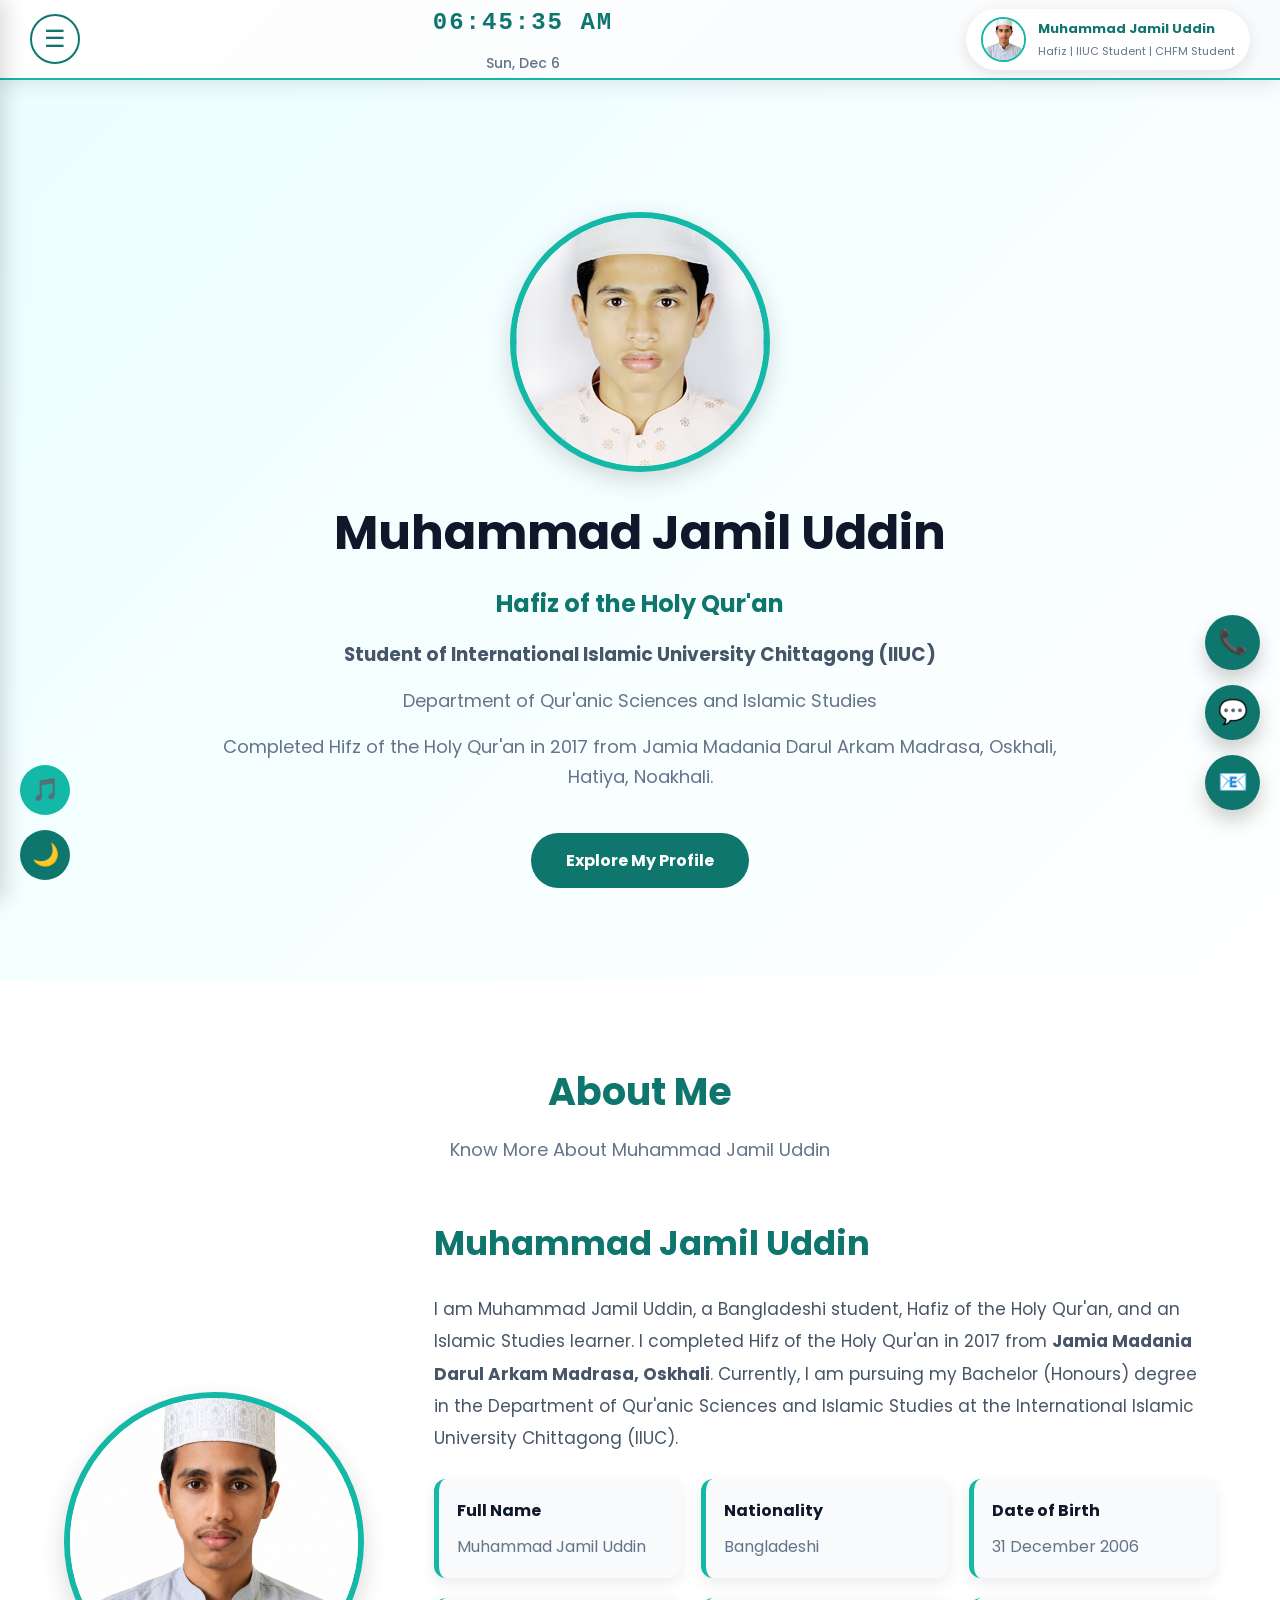
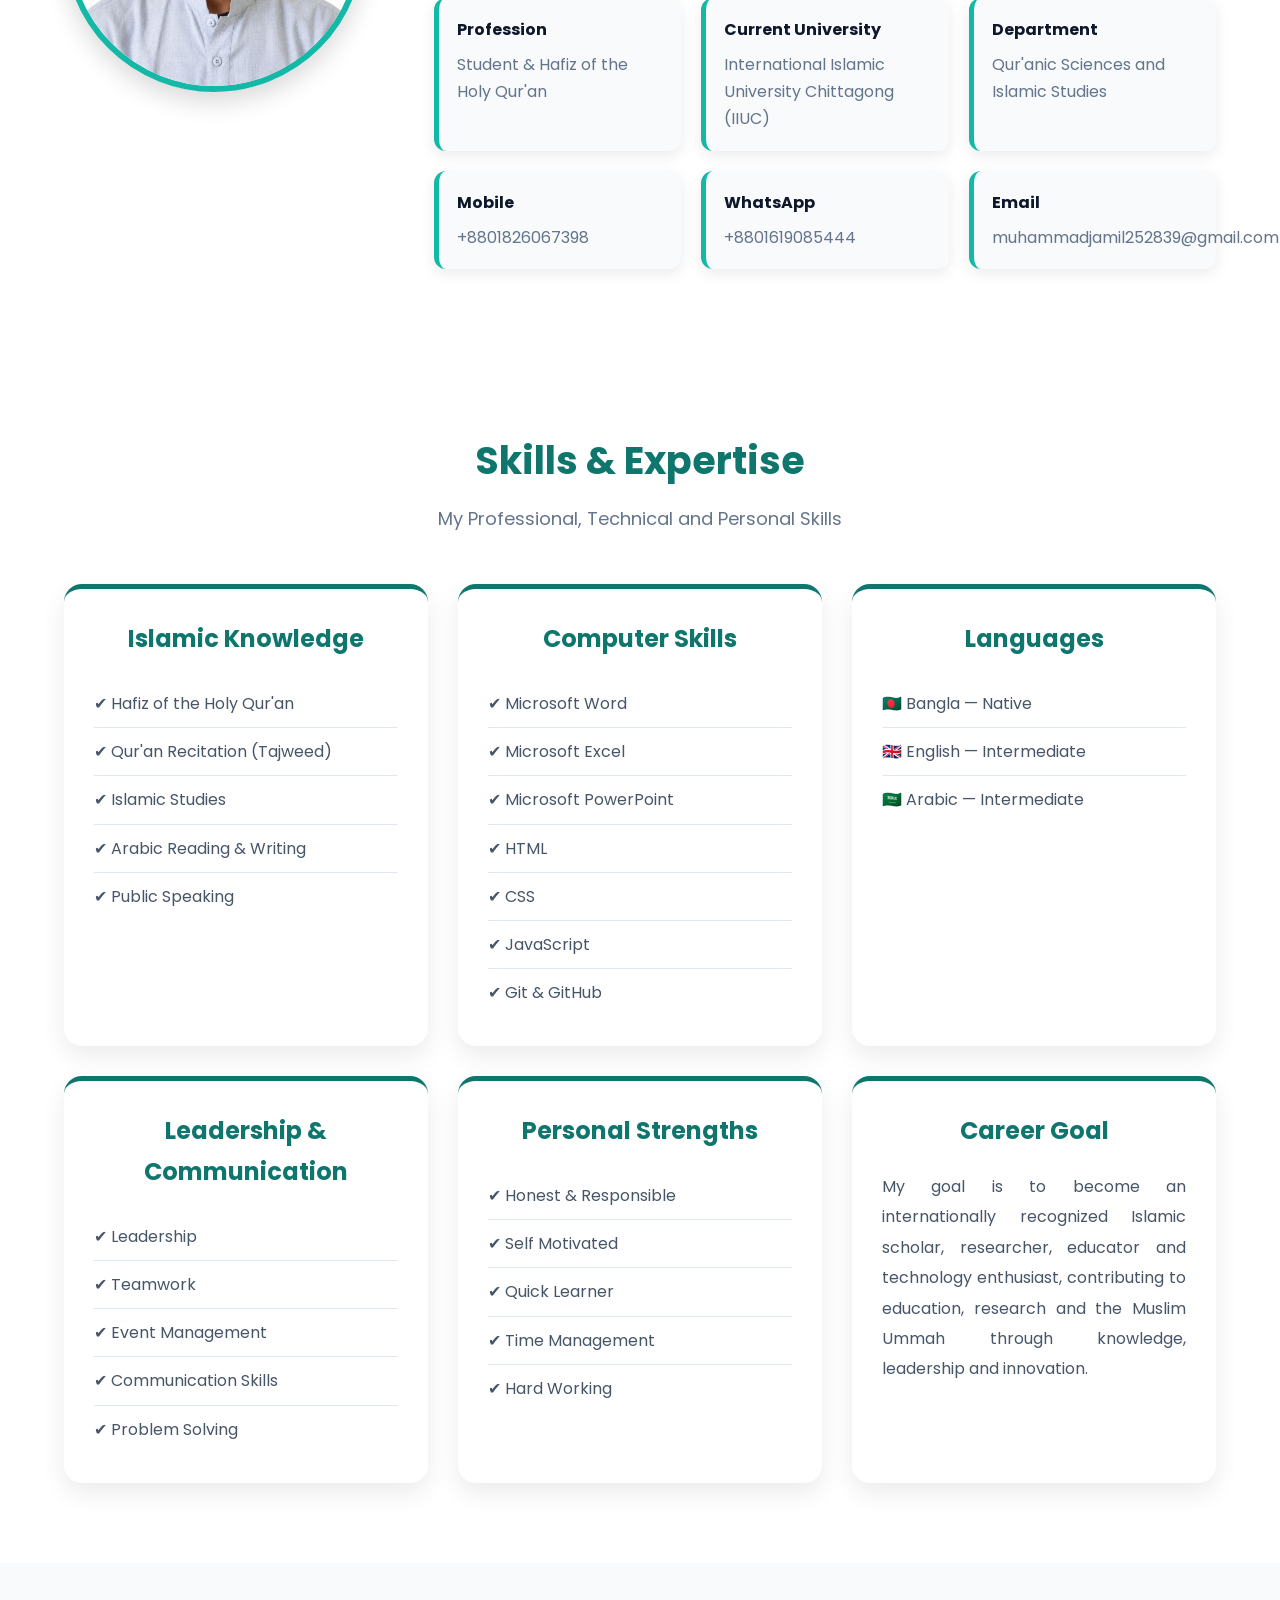
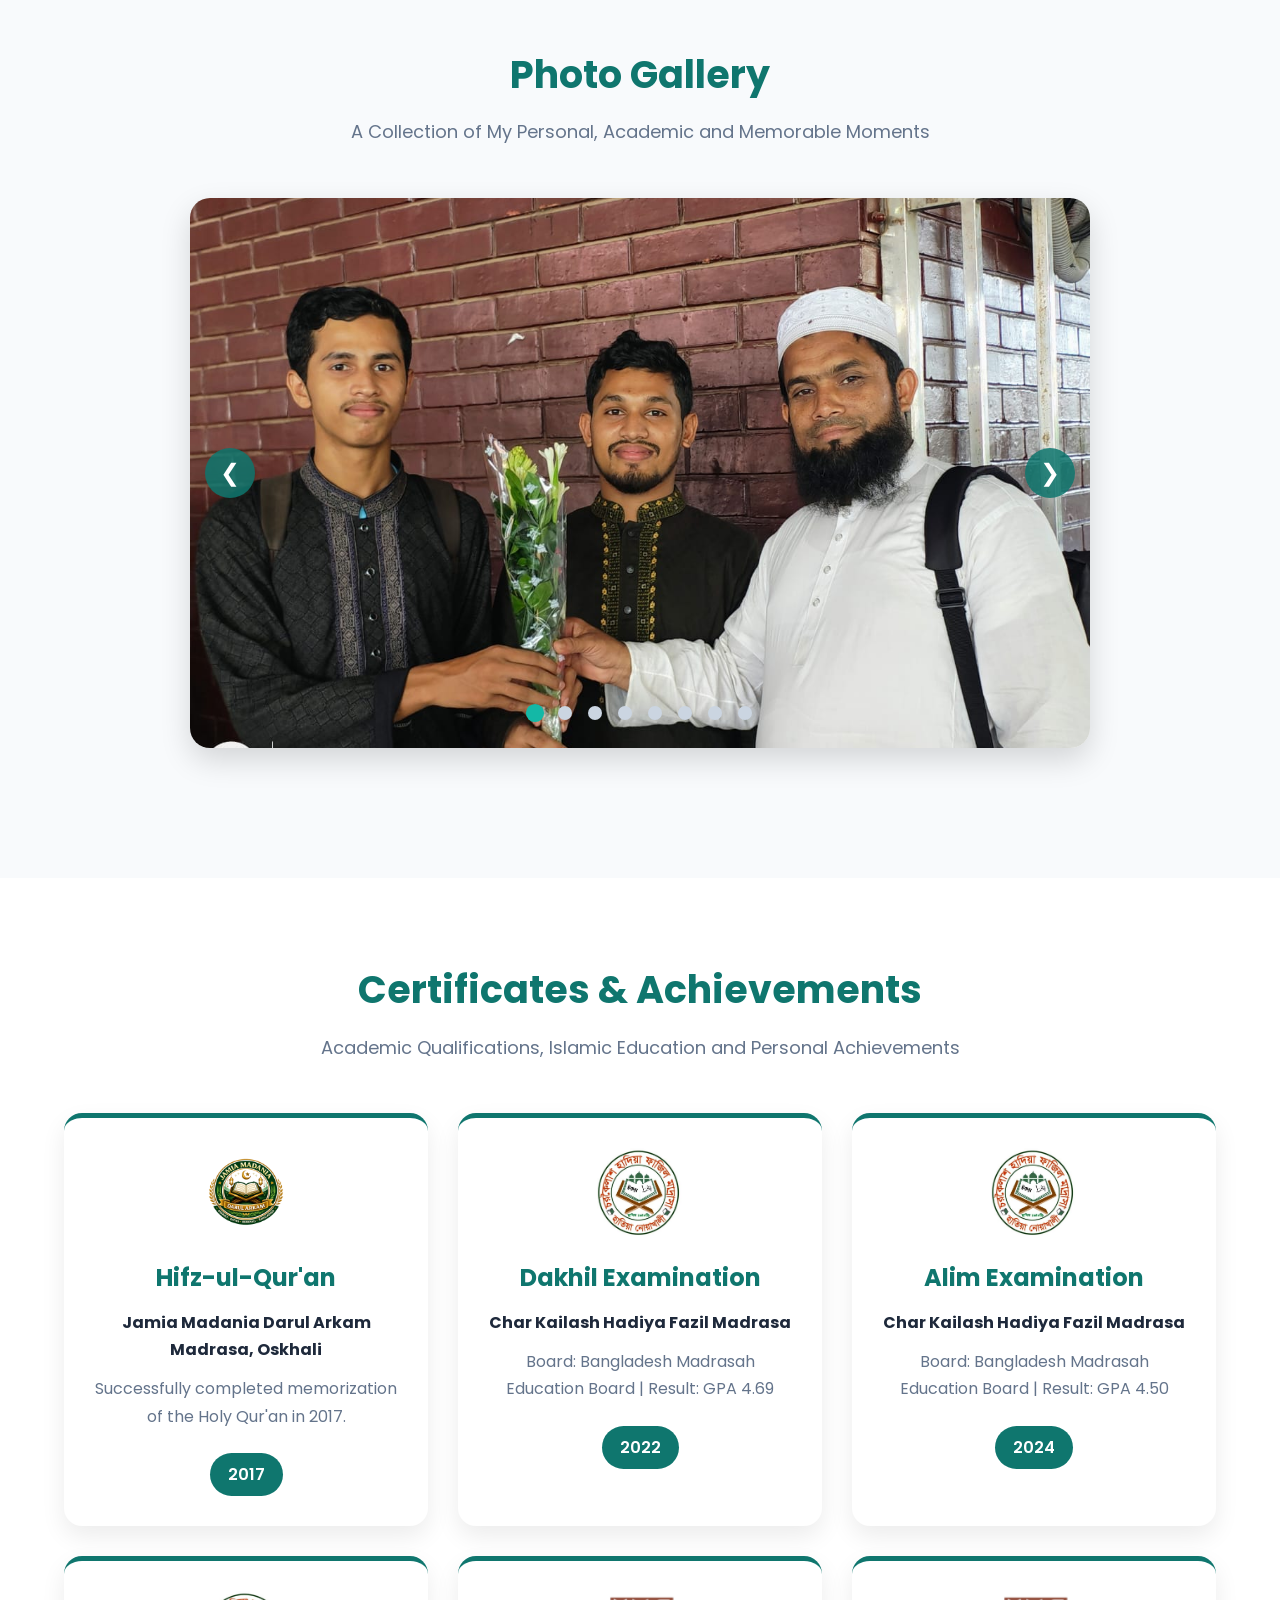
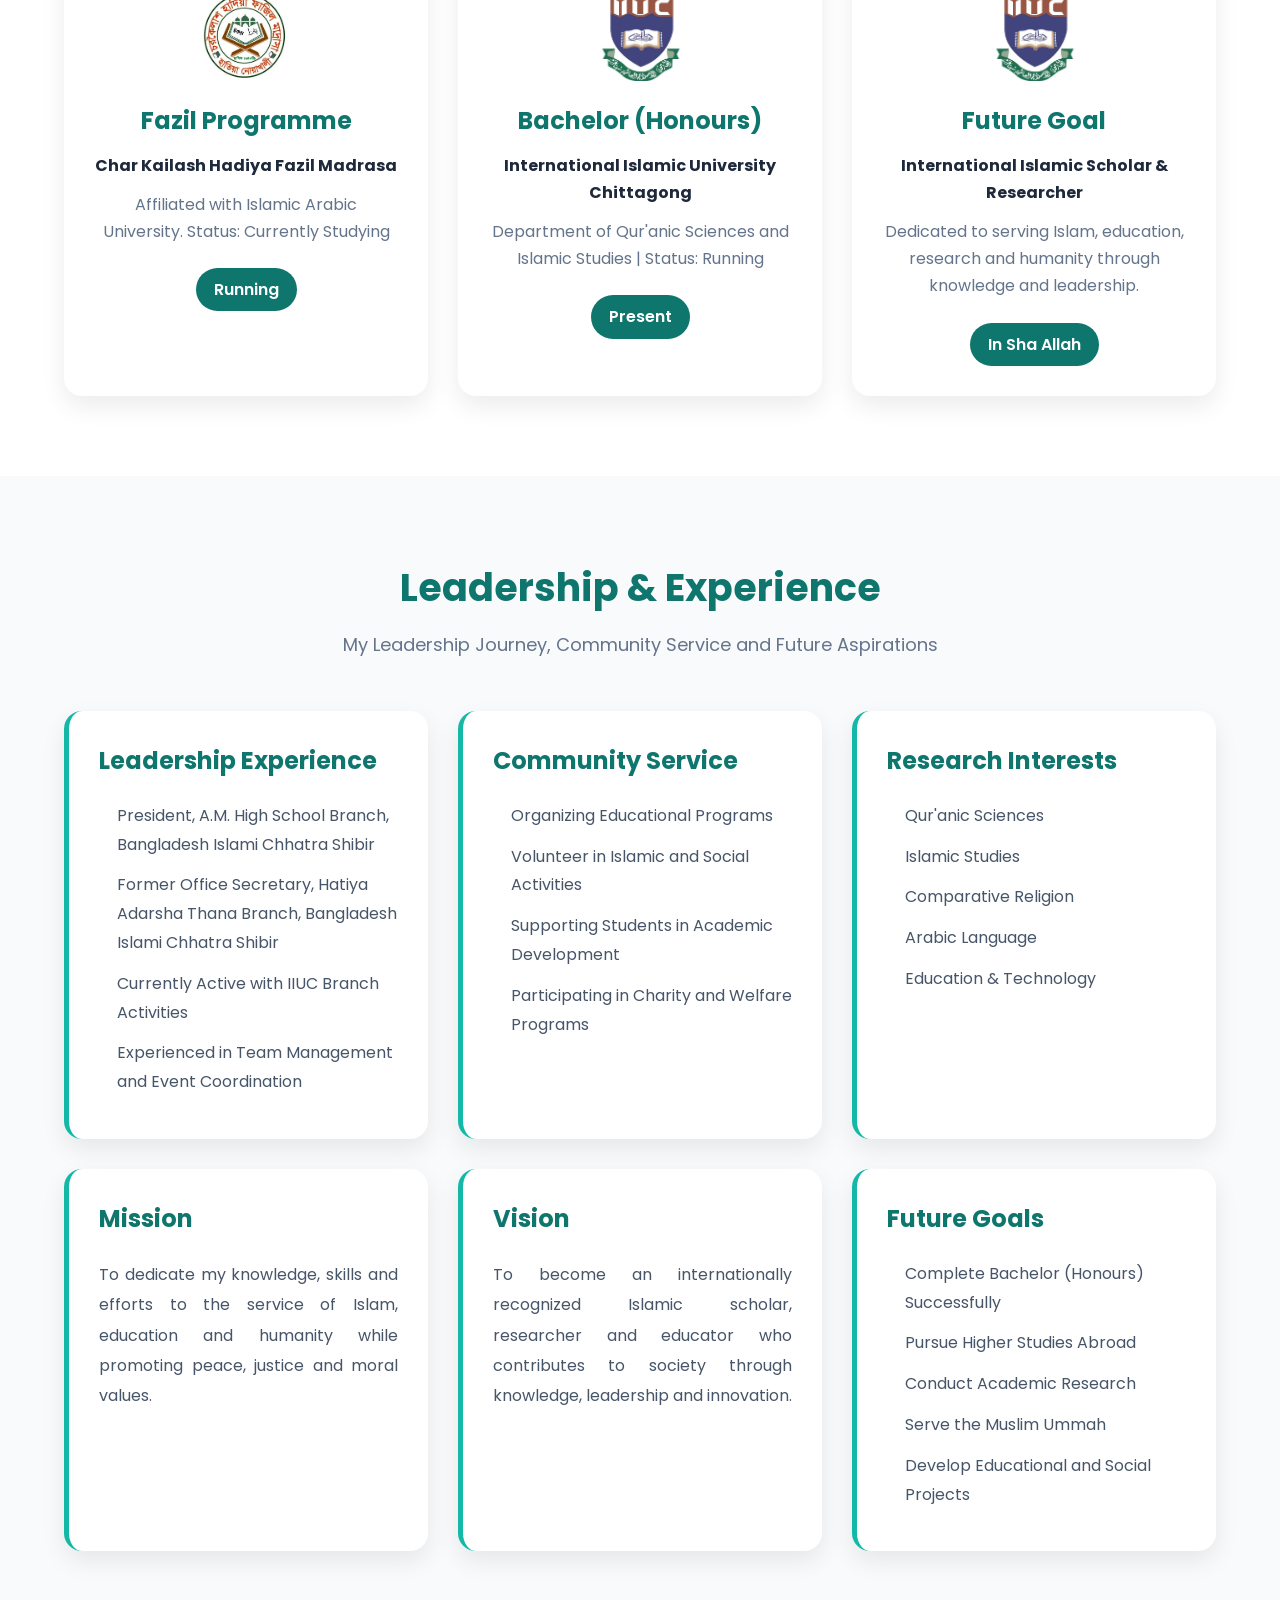
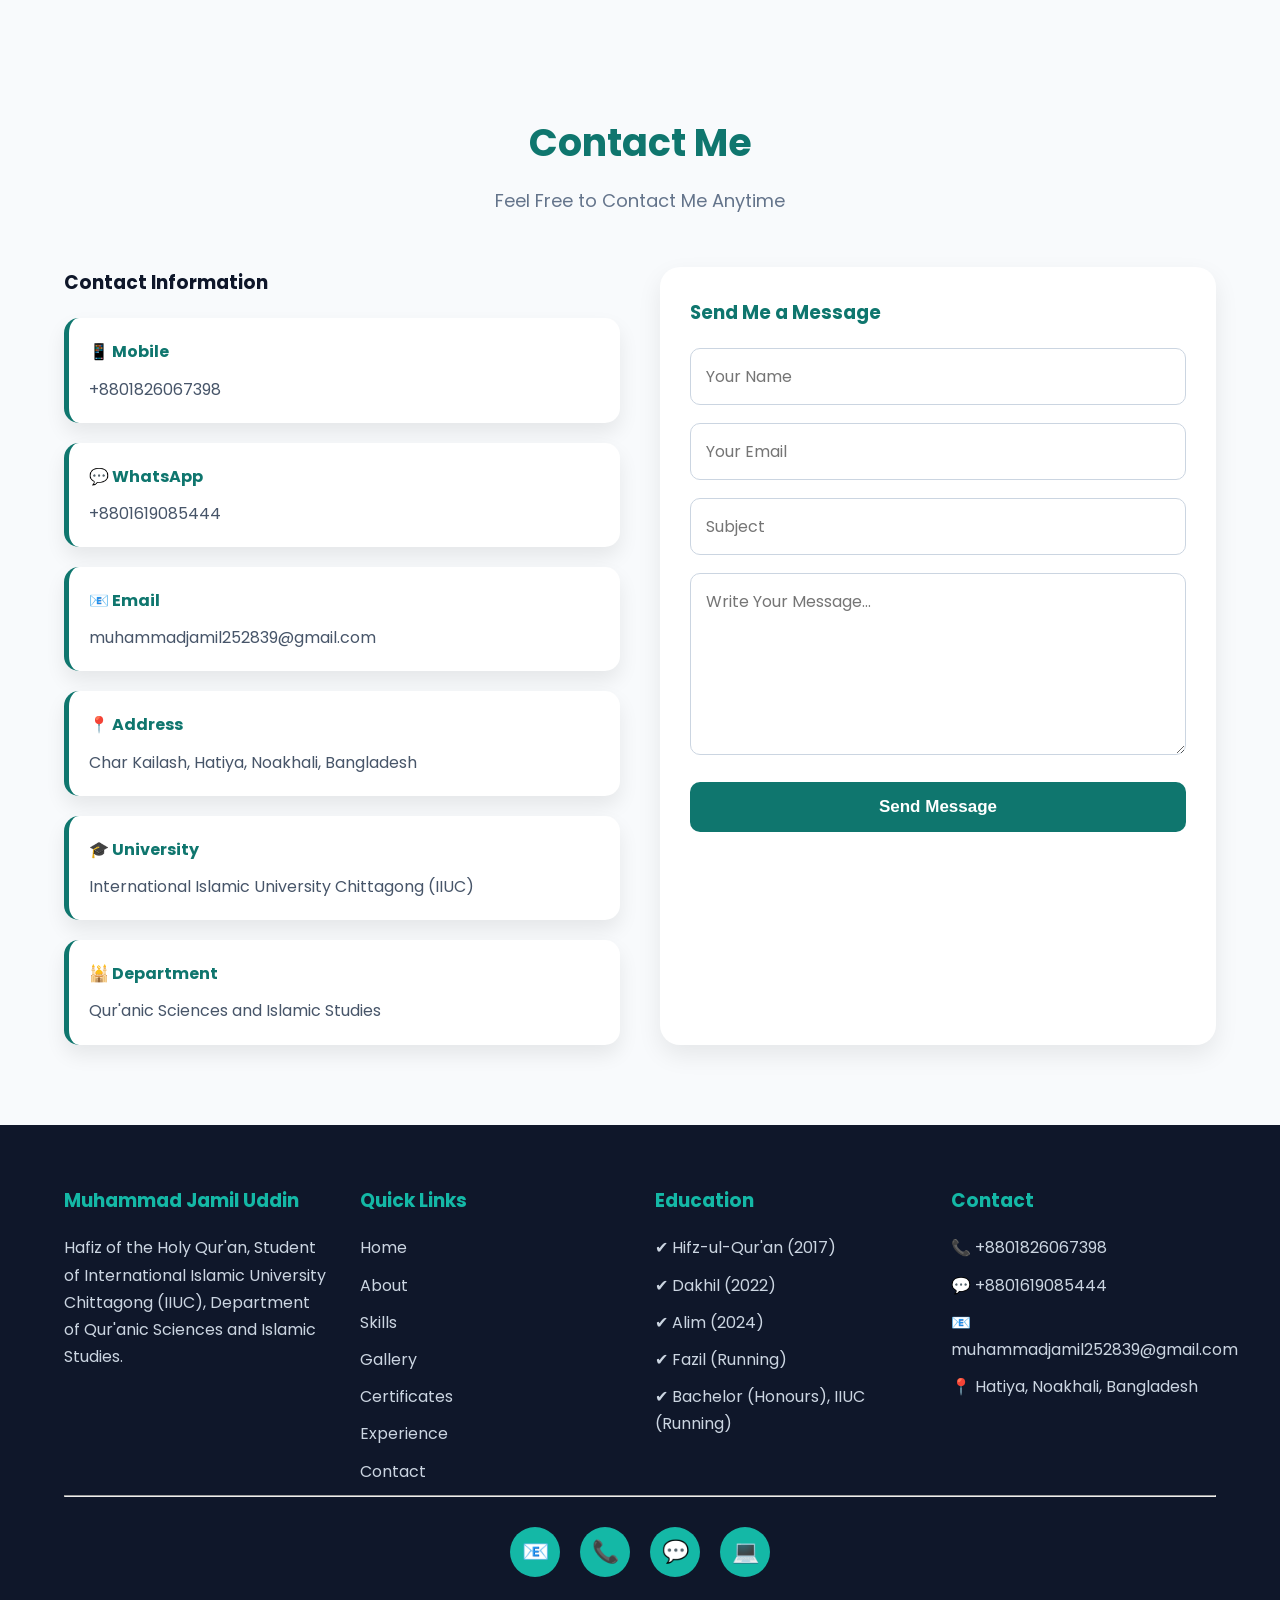
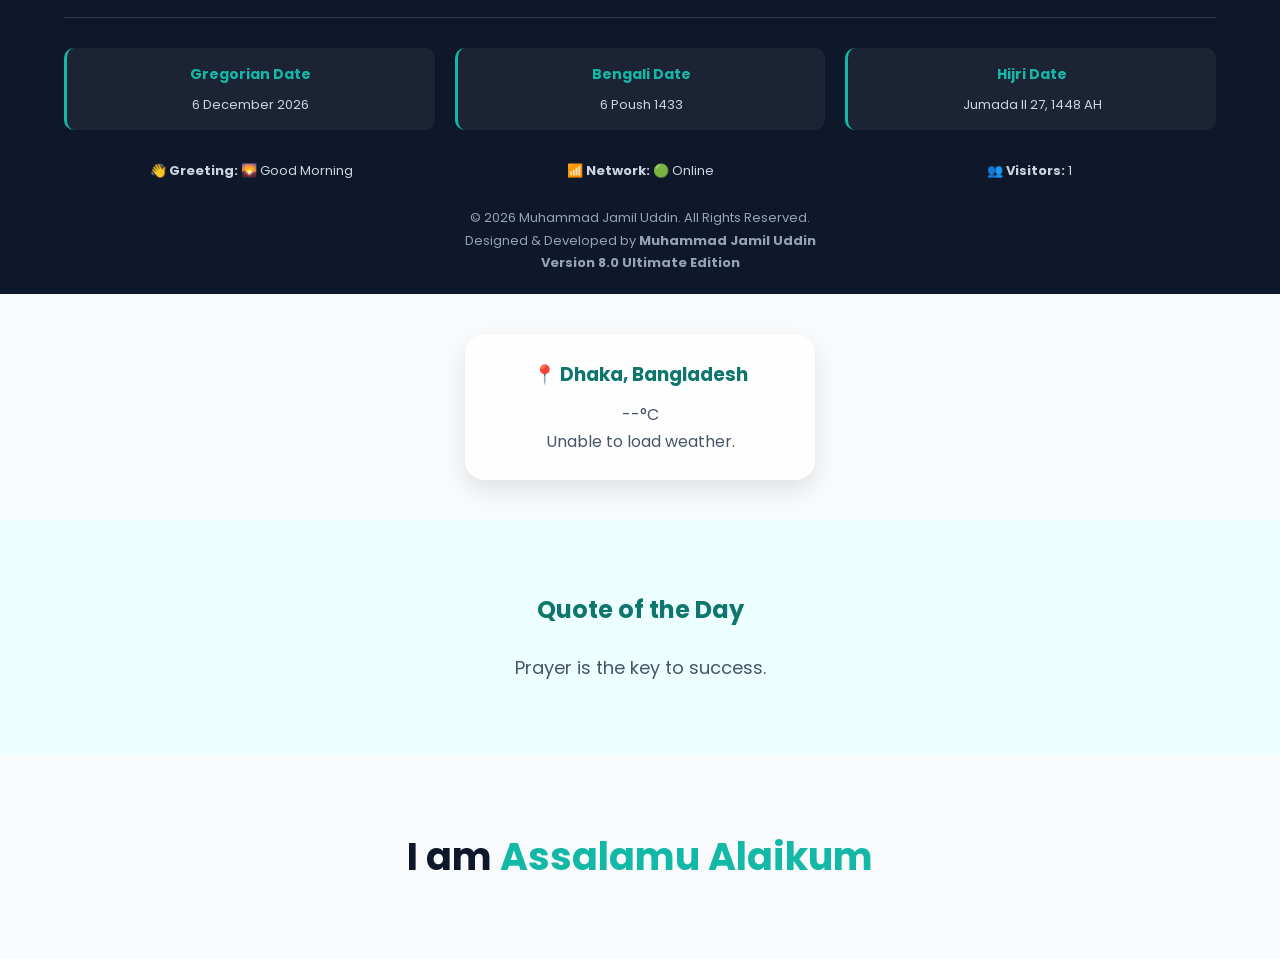
==== index.html @ 491244d9 "Update index.html" ====
<!DOCTYPE html>
<html lang="en">

<head>

<meta charset="UTF-8">

<meta name="viewport" content="width=device-width, initial-scale=1.0">

<title>Muhammad Jamil Uddin | Official Portfolio</title>

<meta name="description"
content="Official Portfolio Website of Muhammad Jamil Uddin - Hafiz of the Holy Qur'an, IIUC Student">

<meta name="keywords"
content="Muhammad Jamil Uddin, IIUC, Hafiz Quran, Bangladesh, Portfolio">

<meta name="author"
content="Muhammad Jamil Uddin">

<link rel="stylesheet" href="style.css">

<link rel="icon" href="images/profile.jpg">

<link rel="preconnect" href="https://fonts.googleapis.com">

<link rel="preconnect" href="https://fonts.gstatic.com" crossorigin>

<link href="https://fonts.googleapis.com/css2?family=Poppins:wght@300;400;500;600;700;800&display=swap" rel="stylesheet">

</head>

<body>

<!-- ================= NEW HEADER DESIGN ================= -->

<header class="header-v8">

<div class="header-container">

<!-- LEFT: Menu Button -->

<div class="header-left">

<button class="menu-toggle" id="menuToggle" title="Open Menu">

☰

</button>

</div>

<!-- CENTER: Time & Date -->

<div class="header-center">

<div class="header-time">

<span id="headerBdTime" class="time-display">--:--:--</span>

</div>

<div class="header-date">

<span id="headerEnglishDate" class="date-display">Loading...</span>

</div>

</div>

<!-- RIGHT: Profile Card -->

<div class="header-right">

<div class="header-profile-card">

<img src="images/profile.jpg" alt="Muhammad Jamil Uddin" class="header-profile-img">

<div class="header-profile-info">

<h4>Muhammad Jamil Uddin</h4>

<p>Hafiz | IIUC Student | CHFM Student</p>

</div>

</div>

</div>

</div>

</header>

<!-- ================= SIDEBAR MENU ================= -->

<aside class="sidebar-v8" id="sidebarV8">

<div class="sidebar-header-v8">

<button class="sidebar-close" id="sidebarClose">✕</button>

</div>

<div class="sidebar-content-v8">

<!-- Profile Section -->

<div class="sidebar-profile-section">

<img src="images/profile.jpg" alt="Muhammad Jamil Uddin" class="sidebar-profile-img">

<h3>Muhammad Jamil Uddin ✔️</h3>

<p class="sidebar-subtitle">Hafiz of the Holy Qur'an</p>

<p class="sidebar-subtitle">IIUC Student | CHFM Student</p>

<p class="sidebar-tagline">Official Portfolio Website</p>

</div>

<hr class="sidebar-divider">

<!-- Menu Items with Nested Accordions -->

<div class="sidebar-menu">

<!-- Follow Me -->

<div class="menu-item">

<button class="menu-btn" onclick="toggleNestedMenu(this)">

🌐 Follow Me ▶

</button>

<div class="nested-menu">

<a href="https://www.facebook.com/share/1Hx4ihgAEK/" target="_blank">📘 Facebook</a>

<a href="https://www.instagram.com/muhammadjamil252839?igsh=OXRzYXhscWF1djRv" target="_blank">📷 Instagram</a>

<a href="https://x.com/Muhamma55679441" target="_blank">𝕏 Twitter/X</a>

<a href="https://t.me/Jamil191868" target="_blank">💬 Telegram</a>

<a href="https://github.com/muhammadjamil252839-svg" target="_blank">💻 GitHub</a>

<a href="mailto:muhammadjamil252839@gmail.com">📧 Email</a>

<a href="https://wa.me/8801619085444" target="_blank">📱 WhatsApp</a>

</div>

</div>

<!-- Main Menu -->

<div class="menu-item">

<button class="menu-btn" onclick="toggleNestedMenu(this)">

🏠 Main Menu ▶

</button>

<div class="nested-menu">

<a href="#home">🏠 Home</a>

<a href="#about">👤 About</a>

<a href="#certificates">🎓 Certificates</a>

<a href="#experience">💼 Experience</a>

<a href="#gallery">🖼 Gallery</a>

<a href="#contact">📞 Contact</a>

</div>

</div>

<!-- Islamic Library -->

<div class="menu-item">

<button class="menu-btn" onclick="toggleNestedMenu(this)">

🕌 Islamic Library ▶

</button>

<div class="nested-menu">

<!-- Holy Qur'an -->

<div class="nested-item">

<button class="nested-btn" onclick="toggleNestedMenu(this)">

📖 Holy Qur'an ▶

</button>

<div class="nested-menu-level2">
  
<a href="viewer.html?file=pdf/quran-hafezi.pdf" target="_blank">
📗 হাফেজী কুরআন মাজীদ
</a>

<a href="pdf/quran-with-meaning.pdf" target="_blank">📘 অর্থসহ কুরআন মাজীদ</a>

</div>

</div>

<!-- Hadith -->

<div class="nested-item">

<button class="nested-btn" onclick="toggleNestedMenu(this)">

📚 Hadith ▶

</button>

<div class="nested-menu-level2">

<a href="pdf/mishkat-vol1.pdf" target="_blank">📕 মেশকাতুল মাসাবিহ খণ্ড ০১</a>

<a href="pdf/mishkat-vol2.pdf" target="_blank">📕 মেশকাতুল মাসাবিহ খণ্ড ০২</a>

<a href="pdf/mishkat-vol3.pdf" target="_blank">📕 মেশকাতুল মাসাবিহ খণ্ড ০৩</a>

<a href="pdf/mishkat-vol4.pdf" target="_blank">📕 মেশকাতুল মাসাবিহ খণ্ড ০৪</a>

<a href="pdf/mishkat-vol5.pdf" target="_blank">📕 মেশকাতুল মাসাবিহ খণ্ড ০৫</a>

<a href="pdf/mishkat-vol6.pdf" target="_blank">📕 মেশকাতুল মাসাবিহ খণ্ড ০৬</a>

<a href="pdf/mishkat-vol7.pdf" target="_blank">📕 মেশকাতুল মাসাবিহ খণ্ড ০৭</a>

</div>

</div>

</div>

</div>

<!-- Important Links -->

<div class="menu-item">

<button class="menu-btn" onclick="toggleNestedMenu(this)">

🌐 Important Links ▶

</button>

<div class="nested-menu">

<a href="https://www.iiuc.ac.bd" target="_blank">🎓 IIUC Official</a>

<a href="https://help.islamibankbd.com/helpDeskCheckMaskDigit.do" target="_blank">🏦 Islami Bank Help</a>

<a href="https://my.aibl.com.bd/index.php" target="_blank">🏦 AIBL Help Portal</a>

<a href="https://pcc.police.gov.bd/ords/r/pcc/pcc/home" target="_blank">🚔 Police Clearance</a>

<a href="https://gd.police.gov.bd/Auth/PublicUser" target="_blank">📋 GD Application</a>

<a href="https://picresize.com/en/results#google_vignette" target="_blank">🖼 Pic Resize</a>

<a href="https://eboardresults.com/v2/home/" target="_blank">📚🎓 SSC/HSC Result</a>

<a href="https://estipend.pmeat.gov.bd/#/" target="_blank">🎓 Fazil Scholarship</a>

<a href="http://result.iau.edu.bd/#/" target="_blank">🎓 Fazil/Kamil Result</a>

<a href="http://result.iau.edu.bd/academic_result/#/" target="_blank">🎓 All Fazil/Kamil Result</a>  

<a href="https://services.nidw.gov.bd/nid-pub/;jsessionid=WQgEuPUjLWWRjCvc0MKYbDB2U1lKjwiWjJYfd8-n.slave1:PUB_MSRV021" target="_blank">🆔 NID Application</a>

<a href="https://bdris.gov.bd/br/application" target="_blank">👶 Birth Certificate</a>

<a href="https://www.epassport.gov.bd/landing" target="_blank">🛂 Passport Application</a>

<a href="https://www.quran.com" target="_blank">📖 Quran.com</a>

<a href="https://www.islamicfinder.org" target="_blank">🕌 Islamic Finder</a>

<a href="https://www.wikipedia.org" target="_blank">📝 Wikipedia</a>

</div>

</div>

<!-- CV Download -->

<div class="menu-item">

<button class="menu-btn" onclick="toggleNestedMenu(this)">

📥 Jamil's CV Download ▶

</button>

<div class="nested-menu">

<a href="images/cv.jpg" target="_blank">👁 View CV</a>

<a href="pdf/cv.pdf" download>⬇ Download CV</a>

</div>

</div>

<!-- Theme -->

<div class="menu-item">

<button class="menu-btn" onclick="toggleNestedMenu(this)">

🌙 Theme ▶

</button>

<div class="nested-menu">

<button class="theme-btn" onclick="setTheme('light')">☀️ Light Mode</button>

<button class="theme-btn" onclick="setTheme('dark')">🌙 Dark Mode</button>

<button class="theme-btn" onclick="setTheme('system')">💻 System Default</button>

</div>

</div>

<!-- Language -->

<div class="menu-item">

<button class="menu-btn" onclick="toggleNestedMenu(this)">

🌐 Language ▶

</button>

<div class="nested-menu">

<button class="lang-btn" onclick="setLanguage('en')">🇬🇧 English</button>

<button class="lang-btn" onclick="setLanguage('bn')">🇧🇩 বাংলা</button>

<button class="lang-btn" onclick="setLanguage('ar')">🇸🇦 العربية</button>

</div>

</div>

</div>

<!-- Sidebar Footer -->

<div class="sidebar-footer-v8">

<p>ℹ️ <strong>Version 8.0</strong></p>

<p>Ultimate Edition</p>

</div>

</aside>

<!-- ================= OVERLAY ================= -->

<div class="sidebar-overlay" id="sidebarOverlay"></div>

<!-- ================= HERO SECTION ================= -->

<section class="hero" id="home">

<div class="hero-content">

<div class="profile-box">

<img
src="images/gallery5.jpg"
alt="Muhammad Jamil Uddin"
class="profile-image">

</div>

<h1>Muhammad Jamil Uddin</h1>

<h2>Hafiz of the Holy Qur'an</h2>

<h3>
Student of International Islamic University Chittagong (IIUC)
</h3>

<p>
Department of Qur'anic Sciences and Islamic Studies
</p>

<p>
Completed Hifz of the Holy Qur'an in 2017 from
Jamia Madania Darul Arkam Madrasa, Oskhali, Hatiya, Noakhali.
</p>

<a href="#about" class="btn">
Explore My Profile
</a>

</div>

</section>

<!-- ================= ABOUT SECTION ================= -->

<section id="about" class="about">

<div class="container">

<div class="section-title">

<h2>About Me</h2>

<p>
Know More About Muhammad Jamil Uddin
</p>

</div>

<div class="about-content">

<div class="about-image">

<img src="images/profile.jpg"
alt="Muhammad Jamil Uddin">

</div>

<div class="about-text">

<h3>
Muhammad Jamil Uddin
</h3>

<p>

I am Muhammad Jamil Uddin, a Bangladeshi student, Hafiz of the Holy Qur'an, and an Islamic Studies learner. I completed Hifz of the Holy Qur'an in 2017 from <strong>Jamia Madania Darul Arkam Madrasa, Oskhali</strong>. Currently, I am pursuing my Bachelor (Honours) degree in the Department of Qur'anic Sciences and Islamic Studies at the International Islamic University Chittagong (IIUC).

</p>

<div class="about-info">

<div class="info-box">

<strong>Full Name</strong>

<span>Muhammad Jamil Uddin</span>

</div>

<div class="info-box">

<strong>Nationality</strong>

<span>Bangladeshi</span>

</div>

<div class="info-box">

<strong>Date of Birth</strong>

<span>31 December 2006</span>

</div>

<div class="info-box">

<strong>Profession</strong>

<span>Student & Hafiz of the Holy Qur'an</span>

</div>

<div class="info-box">

<strong>Current University</strong>

<span>International Islamic University Chittagong (IIUC)</span>

</div>

<div class="info-box">

<strong>Department</strong>

<span>Qur'anic Sciences and Islamic Studies</span>

</div>

<div class="info-box">

<strong>Mobile</strong>

<span>+8801826067398</span>

</div>

<div class="info-box">

<strong>WhatsApp</strong>

<span>+8801619085444</span>

</div>

<div class="info-box">

<strong>Email</strong>

<span>muhammadjamil252839@gmail.com</span>

</div>

</div>

</div>

</div>

</div>

</section>

<!-- ================= SKILLS SECTION ================= -->

<section id="skills" class="skills">

<div class="container">

<div class="section-title">

<h2>Skills & Expertise</h2>

<p>
My Professional, Technical and Personal Skills
</p>

</div>

<div class="skills-container">

<div class="skill-card">

<h3>Islamic Knowledge</h3>

<ul>

<li>✔ Hafiz of the Holy Qur'an</li>

<li>✔ Qur'an Recitation (Tajweed)</li>

<li>✔ Islamic Studies</li>

<li>✔ Arabic Reading & Writing</li>

<li>✔ Public Speaking</li>

</ul>

</div>

<div class="skill-card">

<h3>Computer Skills</h3>

<ul>

<li>✔ Microsoft Word</li>

<li>✔ Microsoft Excel</li>

<li>✔ Microsoft PowerPoint</li>

<li>✔ HTML</li>

<li>✔ CSS</li>

<li>✔ JavaScript</li>

<li>✔ Git & GitHub</li>

</ul>

</div>

<div class="skill-card">

<h3>Languages</h3>

<ul>

<li>🇧🇩 Bangla — Native</li>

<li>🇬🇧 English — Intermediate</li>

<li>🇸🇦 Arabic — Intermediate</li>

</ul>

</div>

<div class="skill-card">

<h3>Leadership & Communication</h3>

<ul>

<li>✔ Leadership</li>

<li>✔ Teamwork</li>

<li>✔ Event Management</li>

<li>✔ Communication Skills</li>

<li>✔ Problem Solving</li>

</ul>

</div>

<div class="skill-card">

<h3>Personal Strengths</h3>

<ul>

<li>✔ Honest & Responsible</li>

<li>✔ Self Motivated</li>

<li>✔ Quick Learner</li>

<li>✔ Time Management</li>

<li>✔ Hard Working</li>

</ul>

</div>

<div class="skill-card">

<h3>Career Goal</h3>

<p>

My goal is to become an internationally recognized Islamic scholar, researcher, educator and technology enthusiast, contributing to education, research and the Muslim Ummah through knowledge, leadership and innovation.

</p>

</div>

</div>

</div>

</section>

<!-- ================= GALLERY SECTION ================= -->

<section id="gallery" class="gallery">

<div class="container">

<div class="section-title">

<h2>Photo Gallery</h2>

<p>
A Collection of My Personal, Academic and Memorable Moments
</p>

</div>

<div class="slider-container">

<div class="slider">

<img src="images/gallery1.jpg" class="slide active" alt="Gallery Photo 1">

<img src="images/gallery2.jpg" class="slide" alt="Gallery Photo 2">

<img src="images/gallery3.jpg" class="slide" alt="Gallery Photo 3">

<img src="images/gallery4.jpg" class="slide" alt="Gallery Photo 4">

<img src="images/gallery5.jpg" class="slide" alt="Gallery Photo 5">

<img src="images/gallery6.jpg" class="slide" alt="Gallery Photo 6">

<img src="images/gallery7.jpg" class="slide" alt="Gallery Photo 7">

<img src="images/gallery8.jpg" class="slide" alt="Gallery Photo 8">

</div>

<button class="prev-btn">&#10094;</button>

<button class="next-btn">&#10095;</button>

<div class="slider-dots">

<span class="dot active"></span>

<span class="dot"></span>

<span class="dot"></span>

<span class="dot"></span>

<span class="dot"></span>

<span class="dot"></span>

<span class="dot"></span>

<span class="dot"></span>

</div>

</div>

</div>

</section>

<!-- ================= CERTIFICATES SECTION ================= -->

<section id="certificates" class="certificates">

<div class="container">

<div class="section-title">

<h2>Certificates & Achievements</h2>

<p>
Academic Qualifications, Islamic Education and Personal Achievements
</p>

</div>

<div class="certificate-container">

<div class="certificate-card">

<img src="images/darul-arkam-logo.png" alt="Darul Arkam Logo">

<h3>Hifz-ul-Qur'an</h3>

<h4>Jamia Madania Darul Arkam Madrasa, Oskhali</h4>

<p>Successfully completed memorization of the Holy Qur'an in 2017.</p>

<span class="certificate-year">2017</span>

</div>

<div class="certificate-card">

<img src="images/madrasa-logo.png" alt="Char Kailash Hadiya Fazil Madrasa">

<h3>Dakhil Examination</h3>

<h4>Char Kailash Hadiya Fazil Madrasa</h4>

<p>Board: Bangladesh Madrasah Education Board | Result: GPA 4.69</p>

<span class="certificate-year">2022</span>

</div>

<div class="certificate-card">

<img src="images/madrasa-logo.png" alt="Char Kailash Hadiya Fazil Madrasa">

<h3>Alim Examination</h3>

<h4>Char Kailash Hadiya Fazil Madrasa</h4>

<p>Board: Bangladesh Madrasah Education Board | Result: GPA 4.50</p>

<span class="certificate-year">2024</span>

</div>

<div class="certificate-card">

<img src="images/madrasa-logo.png" alt="Char Kailash Hadiya Fazil Madrasa">

<h3>Fazil Programme</h3>

<h4>Char Kailash Hadiya Fazil Madrasa</h4>

<p>Affiliated with Islamic Arabic University. Status: Currently Studying</p>

<span class="certificate-year">Running</span>

</div>

<div class="certificate-card">

<img src="images/iiuc-logo.png" alt="IIUC Logo">

<h3>Bachelor (Honours)</h3>

<h4>International Islamic University Chittagong</h4>

<p>Department of Qur'anic Sciences and Islamic Studies | Status: Running</p>

<span class="certificate-year">Present</span>

</div>

<div class="certificate-card">

<img src="images/iiuc-logo.png" alt="Achievement">

<h3>Future Goal</h3>

<h4>International Islamic Scholar & Researcher</h4>

<p>Dedicated to serving Islam, education, research and humanity through knowledge and leadership.</p>

<span class="certificate-year">In Sha Allah</span>

</div>

</div>

</div>

</section>

<!-- ================= EXPERIENCE SECTION ================= -->

<section id="experience" class="experience">

<div class="container">

<div class="section-title">

<h2>Leadership & Experience</h2>

<p>
My Leadership Journey, Community Service and Future Aspirations
</p>

</div>

<div class="experience-container">

<div class="experience-card">

<h3>Leadership Experience</h3>

<ul>

<li>President, A.M. High School Branch, Bangladesh Islami Chhatra Shibir</li>

<li>Former Office Secretary, Hatiya Adarsha Thana Branch, Bangladesh Islami Chhatra Shibir</li>

<li>Currently Active with IIUC Branch Activities</li>

<li>Experienced in Team Management and Event Coordination</li>

</ul>

</div>

<div class="experience-card">

<h3>Community Service</h3>

<ul>

<li>Organizing Educational Programs</li>

<li>Volunteer in Islamic and Social Activities</li>

<li>Supporting Students in Academic Development</li>

<li>Participating in Charity and Welfare Programs</li>

</ul>

</div>

<div class="experience-card">

<h3>Research Interests</h3>

<ul>

<li>Qur'anic Sciences</li>

<li>Islamic Studies</li>

<li>Comparative Religion</li>

<li>Arabic Language</li>

<li>Education & Technology</li>

</ul>

</div>

<div class="experience-card">

<h3>Mission</h3>

<p>

To dedicate my knowledge, skills and efforts to the service of Islam, education and humanity while promoting peace, justice and moral values.

</p>

</div>

<div class="experience-card">

<h3>Vision</h3>

<p>

To become an internationally recognized Islamic scholar, researcher and educator who contributes to society through knowledge, leadership and innovation.

</p>

</div>

<div class="experience-card">

<h3>Future Goals</h3>

<ul>

<li>Complete Bachelor (Honours) Successfully</li>

<li>Pursue Higher Studies Abroad</li>

<li>Conduct Academic Research</li>

<li>Serve the Muslim Ummah</li>

<li>Develop Educational and Social Projects</li>

</ul>

</div>

</div>

</div>

</section>

<!-- ================= CONTACT SECTION ================= -->

<section id="contact" class="contact">

<div class="container">

<div class="section-title">

<h2>Contact Me</h2>

<p>
Feel Free to Contact Me Anytime
</p>

</div>

<div class="contact-container">

<div class="contact-info">

<h3>Contact Information</h3>

<div class="contact-card">

<h4>📱 Mobile</h4>

<p>+8801826067398</p>

</div>

<div class="contact-card">

<h4>💬 WhatsApp</h4>

<p>+8801619085444</p>

</div>

<div class="contact-card">

<h4>📧 Email</h4>

<p>muhammadjamil252839@gmail.com</p>

</div>

<div class="contact-card">

<h4>📍 Address</h4>

<p>
Char Kailash, Hatiya, Noakhali, Bangladesh
</p>

</div>

<div class="contact-card">

<h4>🎓 University</h4>

<p>
International Islamic University Chittagong (IIUC)
</p>

</div>

<div class="contact-card">

<h4>🕌 Department</h4>

<p>
Qur'anic Sciences and Islamic Studies
</p>

</div>

</div>

<div class="contact-form">

<h3>Send Me a Message</h3>

<form id="contactForm" action="https://formspree.io/f/mgojbgyk" method="POST">

<input type="text" name="name" placeholder="Your Name" required>

<input type="email" name="email" placeholder="Your Email" required>

<input type="text" name="subject" placeholder="Subject" required>

<textarea name="message" rows="6" placeholder="Write Your Message..." required></textarea>

<button type="submit">Send Message</button>

</form>

</div>

</div>

</section>

<!-- ================= FOOTER ================= -->

<footer id="footer">

<div class="container">

<div class="footer-container">

<div class="footer-box">

<h3>Muhammad Jamil Uddin</h3>

<p>

Hafiz of the Holy Qur'an, Student of International Islamic University Chittagong (IIUC), Department of Qur'anic Sciences and Islamic Studies.

</p>

</div>

<div class="footer-box">

<h3>Quick Links</h3>

<ul>

<li><a href="#home">Home</a></li>

<li><a href="#about">About</a></li>

<li><a href="#skills">Skills</a></li>

<li><a href="#gallery">Gallery</a></li>

<li><a href="#certificates">Certificates</a></li>

<li><a href="#experience">Experience</a></li>

<li><a href="#contact">Contact</a></li>

</ul>

</div>

<div class="footer-box">

<h3>Education</h3>

<p>✔ Hifz-ul-Qur'an (2017)</p>

<p>✔ Dakhil (2022)</p>

<p>✔ Alim (2024)</p>

<p>✔ Fazil (Running)</p>

<p>✔ Bachelor (Honours), IIUC (Running)</p>

</div>

<div class="footer-box">

<h3>Contact</h3>

<p>📞 +8801826067398</p>

<p>💬 +8801619085444</p>

<p>📧 muhammadjamil252839@gmail.com</p>

<p>📍 Hatiya, Noakhali, Bangladesh</p>

</div>

</div>

<hr>

<div class="footer-social">

<a href="mailto:muhammadjamil252839@gmail.com">📧</a>

<a href="tel:+8801826067398">📞</a>

<a href="https://wa.me/8801619085444">💬</a>

<a href="https://github.com/muhammadjamil252839-svg" target="_blank">💻</a>

</div>

<!-- Live Information -->

<div class="footer-info">

<div class="footer-dates">

<div class="date-box">

<strong>Gregorian Date</strong>

<span id="gregorianDate">Loading...</span>

</div>

<div class="date-box">

<strong>Bengali Date</strong>

<span id="bengaliDate">Loading...</span>

</div>

<div class="date-box">

<strong>Hijri Date</strong>

<span id="hijriDate">Loading...</span>

</div>

</div>

<div class="footer-other-info">

<p>👋 <strong>Greeting:</strong> <span id="footerGreeting">Loading...</span></p>

<p>📶 <strong>Network:</strong> <span id="footerNetworkStatus">Checking...</span></p>

<p>👥 <strong>Visitors:</strong> <span id="footerVisitorCount">0</span></p>

</div>

</div>

<div class="copyright">

<p>© <span id="footerYear"></span> Muhammad Jamil Uddin. All Rights Reserved.</p>

<p>Designed & Developed by <strong>Muhammad Jamil Uddin</strong></p>

<p><strong>Version 8.0 Ultimate Edition</strong></p>

</div>

</footer>

<!-- ================= EXTRA FEATURES ================= -->

<!-- Progress Bar -->

<div id="progressBar"></div>

<!-- Scroll To Top -->

<button id="scrollTopBtn" class="scroll-top-btn">⬆</button>

<!-- Dark Mode Button -->

<button id="themeToggle" class="theme-toggle">🌙</button>

<!-- Music Button -->

<button id="musicBtn" class="music-btn">🎵</button>

<!-- Background Music -->

<audio id="backgroundMusic" loop>

<source src="audio/background.mp3" type="audio/mpeg">

Your browser does not support the audio element.

</audio>

<!-- Weather Box -->

<div class="weather-box">

<h3 id="weatherCity">Loading...</h3>

<p id="weatherTemp"></p>

<p id="weatherDesc"></p>

</div>

<!-- Daily Quote -->

<section class="daily-quote">

<div class="container">

<h2>Quote of the Day</h2>

<p id="dailyQuote">Loading...</p>

</div>

</section>

<!-- Typing Section -->

<section class="typing-section">

<h2>I am <span id="typingText"></span></h2>

</section>

<!-- Premium Welcome Screen -->

<div id="loader">

<div class="loader-content">

<img src="images/profile.jpg" alt="Muhammad Jamil Uddin" class="loader-photo">

<h1 class="loader-title">Welcome</h1>

<h2 class="loader-name">Muhammad Jamil Uddin</h2>

<p class="loader-text">Official Portfolio Website</p>

<p class="loader-tagline">Knowledge • Faith • Leadership</p>

<div class="loader-progress">

<div class="loader-progress-bar"></div>

</div>

</div>

</div>

<!-- Floating Buttons -->

<div class="floating-buttons">

<a href="tel:+8801826067398" title="Call">📞</a>

<a href="https://wa.me/8801619085444" title="WhatsApp">💬</a>

<a href="mailto:muhammadjamil252839@gmail.com" title="Email">📧</a>

</div>

<!-- JavaScript -->

<script src="script.js"></script>

</body>

</html>
---- style.css ----
/* ==========================================
   MUHAMMAD JAMIL UDDIN
   OFFICIAL PORTFOLIO WEBSITE
   VERSION 8.0 - NEW HEADER DESIGN
========================================== */

* {
    margin: 0;
    padding: 0;
    box-sizing: border-box;
    scroll-behavior: smooth;
}

:root {
    --primary: #0f766e;
    --secondary: #14b8a6;
    --dark: #0f172a;
    --light: #f8fafc;
    --white: #ffffff;
    --gray: #64748b;
    --shadow: 0 8px 25px rgba(0,0,0,.15);
}

body {
    font-family: 'Poppins', sans-serif;
    background: var(--light);
    color: var(--dark);
    line-height: 1.7;
    overflow-x: hidden;
}

.container {
    width: 90%;
    max-width: 1200px;
    margin: auto;
}

section {
    padding: 80px 0;
}

img {
    max-width: 100%;
    display: block;
}

a {
    text-decoration: none;
}

ul {
    list-style: none;
}

/* ==========================================
   NEW HEADER DESIGN V8
========================================== */

.header-v8 {
    position: fixed;
    top: 0;
    left: 0;
    right: 0;
    height: 80px;
    background: linear-gradient(135deg, #ffffff, #f8fafc);
    box-shadow: 0 4px 20px rgba(0,0,0,.1);
    z-index: 998;
    border-bottom: 2px solid var(--secondary);
}

.header-container {
    width: 100%;
    height: 100%;
    display: flex;
    justify-content: space-between;
    align-items: center;
    padding: 0 30px;
    max-width: 1400px;
    margin: 0 auto;
}

/* LEFT: Menu Button */

.header-left {
    flex: 0 0 auto;
}

.menu-toggle {
    width: 50px;
    height: 50px;
    border: 2px solid var(--primary);
    border-radius: 50%;
    background: var(--white);
    color: var(--primary);
    font-size: 24px;
    cursor: pointer;
    transition: all .3s ease;
    display: flex;
    align-items: center;
    justify-content: center;
}

.menu-toggle:hover {
    background: var(--primary);
    color: var(--white);
    transform: scale(1.1);
}

/* CENTER: Time & Date */

.header-center {
    flex: 1;
    display: flex;
    flex-direction: column;
    justify-content: center;
    align-items: center;
    gap: 8px;
}

.header-time {
    font-size: 24px;
    font-weight: 700;
    color: var(--primary);
    font-family: 'Courier New', monospace;
    letter-spacing: 2px;
}

.header-date {
    font-size: 14px;
    color: var(--gray);
    font-weight: 500;
}

.time-display,
.date-display {
    display: inline-block;
}

/* RIGHT: Profile Card */

.header-right {
    flex: 0 0 auto;
}

.header-profile-card {
    display: flex;
    align-items: center;
    gap: 12px;
    background: var(--white);
    padding: 8px 15px;
    border-radius: 50px;
    box-shadow: 0 4px 15px rgba(0,0,0,.1);
    transition: all .3s ease;
    cursor: pointer;
}

.header-profile-card:hover {
    box-shadow: 0 8px 25px rgba(0,0,0,.15);
    transform: translateY(-2px);
}

.header-profile-img {
    width: 45px;
    height: 45px;
    border-radius: 50%;
    object-fit: cover;
    border: 2px solid var(--secondary);
}

.header-profile-info {
    display: flex;
    flex-direction: column;
    gap: 2px;
}

.header-profile-info h4 {
    font-size: 13px;
    font-weight: 700;
    color: var(--primary);
    margin: 0;
}

.header-profile-info p {
    font-size: 11px;
    color: var(--gray);
    margin: 0;
}

/* ==========================================
   SIDEBAR V8 - NESTED MENU
========================================== */

.sidebar-v8 {
    position: fixed;
    left: 0;
    top: 0;
    width: 350px;
    height: 100vh;
    background: linear-gradient(180deg, #ffffff, #f8fafc);
    box-shadow: 5px 0 20px rgba(0,0,0,.15);
    z-index: 1000;
    overflow-y: auto;
    transform: translateX(-100%);
    transition: transform .4s ease;
}

.sidebar-v8.active {
    transform: translateX(0);
}

.sidebar-header-v8 {
    padding: 20px;
    display: flex;
    justify-content: flex-end;
    border-bottom: 2px solid var(--secondary);
}

.sidebar-close {
    background: none;
    border: none;
    font-size: 28px;
    cursor: pointer;
    color: var(--primary);
    transition: all .3s ease;
    width: 40px;
    height: 40px;
    display: flex;
    align-items: center;
    justify-content: center;
}

.sidebar-close:hover {
    color: var(--secondary);
    transform: scale(1.2);
}

.sidebar-content-v8 {
    padding: 20px;
}

.sidebar-profile-section {
    text-align: center;
    margin-bottom: 25px;
    padding-bottom: 20px;
    border-bottom: 1px solid #e2e8f0;
}

.sidebar-profile-img {
    width: 100px;
    height: 100px;
    border-radius: 50%;
    object-fit: cover;
    border: 4px solid var(--secondary);
    margin: 0 auto 15px;
    display: block;
}

.sidebar-profile-section h3 {
    color: var(--primary);
    margin-bottom: 8px;
    font-size: 18px;
}

.sidebar-subtitle {
    color: var(--gray);
    font-size: 13px;
    margin-bottom: 5px;
}

.sidebar-tagline {
    color: var(--secondary);
    font-weight: 600;
    font-size: 13px;
    margin-top: 10px;
}

.sidebar-divider {
    border: none;
    height: 1px;
    background: #e2e8f0;
    margin: 15px 0;
}

/* Menu Items */

.sidebar-menu {
    display: flex;
    flex-direction: column;
    gap: 10px;
}

.menu-item {
    margin-bottom: 5px;
}

.menu-btn {
    width: 100%;
    padding: 12px 15px;
    background: linear-gradient(135deg, #f0f9ff, #f8fafc);
    border: 2px solid #e2e8f0;
    border-radius: 10px;
    color: var(--primary);
    font-weight: 600;
    cursor: pointer;
    transition: all .3s ease;
    text-align: left;
    font-size: 14px;
    font-family: 'Poppins', sans-serif;
}

.menu-btn:hover {
    background: var(--secondary);
    color: var(--white);
    border-color: var(--secondary);
    transform: translateX(5px);
}

.menu-btn.active {
    background: var(--primary);
    color: var(--white);
    border-color: var(--primary);
}

/* Nested Menu */

.nested-menu {
    display: none;
    flex-direction: column;
    gap: 8px;
    margin-top: 8px;
    padding: 10px;
    background: #f8fafc;
    border-radius: 8px;
    border-left: 3px solid var(--secondary);
}

.nested-menu.active {
    display: flex;
}

.nested-menu a,
.nested-menu button,
.theme-btn,
.lang-btn {
    padding: 10px 12px;
    background: var(--white);
    border: 1px solid #e2e8f0;
    border-radius: 6px;
    color: var(--dark);
    text-decoration: none;
    cursor: pointer;
    transition: all .3s ease;
    text-align: left;
    font-size: 13px;
    font-weight: 500;
    font-family: 'Poppins', sans-serif;
}

.nested-menu a:hover,
.nested-menu button:hover,
.theme-btn:hover,
.lang-btn:hover {
    background: var(--primary);
    color: var(--white);
    border-color: var(--primary);
    transform: translateX(5px);
}

/* Level 2 Nested Menu */

.nested-item {
    margin-bottom: 5px;
}

.nested-btn {
    width: 100%;
    padding: 10px 12px;
    background: var(--white);
    border: 1px solid #cbd5e1;
    border-radius: 6px;
    color: var(--primary);
    font-weight: 600;
    cursor: pointer;
    transition: all .3s ease;
    text-align: left;
    font-size: 13px;
    font-family: 'Poppins', sans-serif;
}

.nested-btn:hover {
    background: var(--secondary);
    color: var(--white);
    border-color: var(--secondary);
}

.nested-menu-level2 {
    display: none;
    flex-direction: column;
    gap: 6px;
    margin-top: 6px;
    padding: 8px;
    background: #ecfeff;
    border-radius: 6px;
    border-left: 3px solid var(--secondary);
}

.nested-menu-level2.active {
    display: flex;
}

.nested-menu-level2 a {
    padding: 8px 10px;
    background: var(--white);
    border: 1px solid #cbd5e1;
    border-radius: 4px;
    color: var(--dark);
    font-size: 12px;
}

.nested-menu-level2 a:hover {
    background: var(--primary);
    color: var(--white);
    border-color: var(--primary);
}

.sidebar-footer-v8 {
    text-align: center;
    padding: 20px;
    border-top: 1px solid #e2e8f0;
    margin-top: 20px;
}

.sidebar-footer-v8 p {
    color: var(--gray);
    font-size: 13px;
    margin-bottom: 5px;
}

/* Overlay */

.sidebar-overlay {
    position: fixed;
    left: 0;
    top: 0;
    width: 100%;
    height: 100%;
    background: rgba(0,0,0,0);
    z-index: 999;
    opacity: 0;
    visibility: hidden;
    transition: all .4s ease;
}

.sidebar-overlay.active {
    background: rgba(0,0,0,.5);
    opacity: 1;
    visibility: visible;
}

/* ==========================================
   MAIN CONTENT ADJUSTMENT
========================================== */

.hero {
    min-height: 100vh;
    display: flex;
    justify-content: center;
    align-items: center;
    text-align: center;
    padding-top: 100px;
    background: linear-gradient(135deg, #ecfeff, #ffffff);
    margin-top: 80px;
}

.hero-content {
    max-width: 850px;
}

.profile-box {
    width: 260px;
    height: 260px;
    margin: 20px auto;
    border-radius: 50%;
    overflow: hidden;
    border: 6px solid var(--secondary);
    box-shadow: var(--shadow);
    background: var(--white);
    transition: .4s;
}

.profile-box:hover {
    transform: scale(1.05);
}

.profile-image {
    width: 100%;
    height: 100%;
    object-fit: cover;
    border-radius: 50%;
}

.hero h1 {
    font-size: 48px;
    color: var(--dark);
    margin-top: 20px;
}

.hero h2 {
    color: var(--primary);
    margin-top: 10px;
}

.hero h3 {
    color: #475569;
    margin-top: 15px;
}

.hero p {
    color: var(--gray);
    margin: 15px 0;
    font-size: 18px;
}

.btn {
    display: inline-block;
    margin-top: 25px;
    padding: 14px 35px;
    border-radius: 30px;
    background: var(--primary);
    color: var(--white);
    font-weight: bold;
    transition: .3s;
    border: none;
    cursor: pointer;
}

.btn:hover {
    background: var(--secondary);
    transform: translateY(-3px);
}

/* ==========================================
   SECTION TITLE
========================================== */

.section-title {
    text-align: center;
    margin-bottom: 50px;
}

.section-title h2 {
    font-size: 38px;
    color: var(--primary);
    margin-bottom: 10px;
}

.section-title p {
    color: var(--gray);
    font-size: 18px;
}

/* ==========================================
   ABOUT SECTION
========================================== */

.about {
    background: var(--white);
}

.about-content {
    display: grid;
    grid-template-columns: 320px 1fr;
    gap: 50px;
    align-items: center;
}

.about-image img {
    width: 300px;
    height: 300px;
    border-radius: 50%;
    object-fit: cover;
    border: 6px solid var(--secondary);
    box-shadow: 0 10px 25px rgba(0,0,0,.15);
    transition: .4s;
}

.about-image img:hover {
    transform: scale(1.05);
}

.about-text h3 {
    font-size: 34px;
    color: var(--primary);
    margin-bottom: 20px;
}

.about-text p {
    font-size: 17px;
    color: #475569;
    line-height: 1.9;
    margin-bottom: 25px;
}

.about-info {
    display: grid;
    grid-template-columns: repeat(auto-fit, minmax(220px, 1fr));
    gap: 20px;
}

.info-box {
    background: var(--light);
    padding: 18px;
    border-radius: 12px;
    border-left: 5px solid var(--secondary);
    box-shadow: 0 5px 15px rgba(0,0,0,.08);
}

.info-box strong {
    display: block;
    color: var(--dark);
    margin-bottom: 8px;
}

.info-box span {
    color: var(--gray);
}

/* ==========================================
   SKILLS SECTION
========================================== */

.skills {
    background: var(--white);
}

.skills-container {
    display: grid;
    grid-template-columns: repeat(auto-fit, minmax(300px, 1fr));
    gap: 30px;
    margin-top: 50px;
}

.skill-card {
    background: var(--white);
    border-radius: 18px;
    padding: 30px;
    box-shadow: 0 10px 25px rgba(0,0,0,.08);
    transition: .35s;
    border-top: 5px solid var(--primary);
}

.skill-card:hover {
    transform: translateY(-8px);
    box-shadow: 0 18px 35px rgba(0,0,0,.15);
}

.skill-card h3 {
    font-size: 24px;
    color: var(--primary);
    margin-bottom: 20px;
    text-align: center;
}

.skill-card ul {
    padding-left: 0;
}

.skill-card ul li {
    list-style: none;
    padding: 10px 0;
    border-bottom: 1px solid #e2e8f0;
    color: #475569;
    font-size: 16px;
}

.skill-card ul li:last-child {
    border-bottom: none;
}

.skill-card p {
    color: #475569;
    line-height: 1.9;
    text-align: justify;
}

/* ==========================================
   GALLERY SECTION
========================================== */

.gallery {
    background: var(--light);
}

.slider-container {
    position: relative;
    max-width: 900px;
    margin: 50px auto;
    overflow: hidden;
    border-radius: 20px;
    box-shadow: 0 12px 30px rgba(0,0,0,.15);
    background: var(--white);
}

.slider {
    position: relative;
    width: 100%;
    height: 550px;
}

.slide {
    position: absolute;
    width: 100%;
    height: 100%;
    object-fit: cover;
    opacity: 0;
    transition: opacity .8s ease-in-out;
}

.slide.active {
    opacity: 1;
}

.prev-btn,
.next-btn {
    position: absolute;
    top: 50%;
    transform: translateY(-50%);
    width: 50px;
    height: 50px;
    border: none;
    border-radius: 50%;
    background: rgba(15,118,110,.85);
    color: var(--white);
    font-size: 24px;
    cursor: pointer;
    transition: .3s;
    z-index: 100;
}

.prev-btn {
    left: 15px;
}

.next-btn {
    right: 15px;
}

.prev-btn:hover,
.next-btn:hover {
    background: var(--secondary);
    transform: translateY(-50%) scale(1.1);
}

.slider-dots {
    position: absolute;
    bottom: 20px;
    width: 100%;
    text-align: center;
    z-index: 100;
}

.dot {
    width: 14px;
    height: 14px;
    display: inline-block;
    margin: 0 6px;
    border-radius: 50%;
    background: #cbd5e1;
    cursor: pointer;
    transition: .3s;
}

.dot.active {
    background: var(--secondary);
    transform: scale(1.3);
}

/* ==========================================
   CERTIFICATES SECTION
========================================== */

.certificates {
    background: var(--white);
}

.certificate-container {
    display: grid;
    grid-template-columns: repeat(auto-fit, minmax(320px, 1fr));
    gap: 30px;
    margin-top: 50px;
}

.certificate-card {
    background: var(--white);
    padding: 30px;
    border-radius: 18px;
    text-align: center;
    box-shadow: 0 10px 25px rgba(0,0,0,.08);
    transition: .35s;
    border-top: 5px solid var(--primary);
}

.certificate-card:hover {
    transform: translateY(-10px);
    box-shadow: 0 18px 35px rgba(0,0,0,.15);
}

.certificate-card img {
    width: 90px;
    height: 90px;
    margin: 0 auto 20px;
    object-fit: contain;
}

.certificate-card h3 {
    color: var(--primary);
    margin-bottom: 10px;
    font-size: 24px;
}

.certificate-card h4 {
    color: #1e293b;
    margin-bottom: 12px;
}

.certificate-card p {
    color: var(--gray);
    margin-bottom: 8px;
    line-height: 1.7;
}

.certificate-year {
    display: inline-block;
    margin-top: 15px;
    padding: 8px 18px;
    background: var(--primary);
    color: var(--white);
    border-radius: 30px;
    font-weight: 600;
}

/* ==========================================
   EXPERIENCE SECTION
========================================== */

.experience {
    background: var(--light);
}

.experience-container {
    display: grid;
    grid-template-columns: repeat(auto-fit, minmax(320px, 1fr));
    gap: 30px;
    margin-top: 50px;
}

.experience-card {
    background: var(--white);
    padding: 30px;
    border-radius: 18px;
    box-shadow: 0 10px 25px rgba(0,0,0,.08);
    transition: .35s;
    border-left: 5px solid var(--secondary);
}

.experience-card:hover {
    transform: translateY(-8px);
    box-shadow: 0 18px 35px rgba(0,0,0,.15);
}

.experience-card h3 {
    color: var(--primary);
    margin-bottom: 20px;
    font-size: 24px;
}

.experience-card ul {
    padding-left: 18px;
}

.experience-card ul li {
    margin-bottom: 12px;
    color: #475569;
    line-height: 1.8;
}

.experience-card p {
    color: #475569;
    line-height: 1.9;
    text-align: justify;
}

/* ==========================================
   CONTACT SECTION
========================================== */

.contact {
    background: var(--light);
}

.contact-container {
    display: grid;
    grid-template-columns: 1fr 1fr;
    gap: 40px;
    margin-top: 50px;
}

.contact-info {
    display: flex;
    flex-direction: column;
    gap: 20px;
}

.contact-card {
    background: var(--white);
    padding: 20px;
    border-radius: 15px;
    box-shadow: 0 10px 20px rgba(0,0,0,.08);
    border-left: 5px solid var(--primary);
    transition: .3s;
}

.contact-card:hover {
    transform: translateX(8px);
}

.contact-card h4 {
    color: var(--primary);
    margin-bottom: 10px;
}

.contact-card p {
    color: #475569;
}

.contact-form {
    background: var(--white);
    padding: 30px;
    border-radius: 20px;
    box-shadow: 0 10px 25px rgba(0,0,0,.08);
}

.contact-form h3 {
    color: var(--primary);
    margin-bottom: 20px;
}

.contact-form input,
.contact-form textarea {
    width: 100%;
    padding: 15px;
    margin-bottom: 18px;
    border: 1px solid #cbd5e1;
    border-radius: 10px;
    font-size: 16px;
    outline: none;
    font-family: 'Poppins', sans-serif;
}

.contact-form input:focus,
.contact-form textarea:focus {
    border-color: var(--secondary);
}

.contact-form button {
    width: 100%;
    padding: 15px;
    border: none;
    border-radius: 10px;
    background: var(--primary);
    color: var(--white);
    font-size: 17px;
    font-weight: 600;
    cursor: pointer;
    transition: .3s;
}

.contact-form button:hover {
    background: var(--secondary);
}

/* ==========================================
   FOOTER
========================================== */

footer {
    background: var(--dark);
    color: var(--white);
    padding: 60px 0 20px;
}

.footer-container {
    display: grid;
    grid-template-columns: repeat(auto-fit, minmax(250px, 1fr));
    gap: 30px;
}

.footer-box h3 {
    color: var(--secondary);
    margin-bottom: 18px;
}

.footer-box p,
.footer-box li {
    color: #cbd5e1;
    margin-bottom: 10px;
}

.footer-box ul {
    padding: 0;
}

.footer-box ul li {
    list-style: none;
}

.footer-box ul li a {
    color: #cbd5e1;
    transition: .3s;
}

.footer-box ul li a:hover {
    color: var(--secondary);
}

.footer-social {
    display: flex;
    justify-content: center;
    gap: 20px;
    margin: 30px 0;
}

.footer-social a {
    width: 50px;
    height: 50px;
    display: flex;
    justify-content: center;
    align-items: center;
    border-radius: 50%;
    background: var(--secondary);
    color: var(--white);
    font-size: 22px;
    transition: .3s;
}

.footer-social a:hover {
    transform: scale(1.15);
    background: var(--primary);
}

/* Footer Info - Three Dates */

.footer-info {
    margin-top: 40px;
    padding-top: 30px;
    border-top: 1px solid rgba(255,255,255,.15);
}

.footer-dates {
    display: grid;
    grid-template-columns: repeat(auto-fit, minmax(200px, 1fr));
    gap: 20px;
    margin-bottom: 30px;
}

.date-box {
    background: rgba(255,255,255,.05);
    padding: 15px;
    border-radius: 10px;
    border-left: 3px solid var(--secondary);
    text-align: center;
}

.date-box strong {
    display: block;
    color: var(--secondary);
    margin-bottom: 8px;
    font-size: 14px;
}

.date-box span {
    display: block;
    color: #cbd5e1;
    font-size: 13px;
    line-height: 1.6;
}

.footer-other-info {
    display: grid;
    grid-template-columns: repeat(auto-fit, minmax(200px, 1fr));
    gap: 15px;
    text-align: center;
    color: #cbd5e1;
    font-size: 13px;
}

.footer-other-info p {
    margin: 0;
}

.copyright {
    text-align: center;
    margin-top: 25px;
    color: #94a3b8;
    font-size: 13px;
}

/* ==========================================
   EXTRA FEATURES
========================================== */

#progressBar {
    position: fixed;
    top: 0;
    left: 0;
    height: 4px;
    width: 0%;
    background: var(--secondary);
    z-index: 2000;
}

.scroll-top-btn {
    position: fixed;
    bottom: 20px;
    right: 20px;
    width: 50px;
    height: 50px;
    border: none;
    border-radius: 50%;
    background: var(--primary);
    color: var(--white);
    font-size: 22px;
    cursor: pointer;
    display: none;
    box-shadow: 0 8px 20px rgba(0,0,0,.25);
    transition: .3s;
    z-index: 999;
}

.scroll-top-btn:hover {
    background: var(--secondary);
    transform: scale(1.1);
}

.theme-toggle {
    position: fixed;
    left: 20px;
    bottom: 20px;
    width: 50px;
    height: 50px;
    border: none;
    border-radius: 50%;
    background: var(--primary);
    color: var(--white);
    font-size: 22px;
    cursor: pointer;
    z-index: 999;
    transition: .3s;
}

.theme-toggle:hover {
    background: var(--secondary);
}

.music-btn {
    position: fixed;
    left: 20px;
    bottom: 85px;
    width: 50px;
    height: 50px;
    border: none;
    border-radius: 50%;
    background: var(--secondary);
    color: var(--white);
    font-size: 22px;
    cursor: pointer;
    z-index: 999;
    transition: .3s;
    animation: pulse 2s infinite;
}

.music-btn:hover {
    transform: scale(1.1);
}

@keyframes pulse {
    0%, 100% { transform: scale(1); }
    50% { transform: scale(1.12); }
}

.weather-box {
    max-width: 350px;
    margin: 40px auto;
    padding: 25px;
    border-radius: 20px;
    background: rgba(255,255,255,.80);
    backdrop-filter: blur(12px);
    text-align: center;
    box-shadow: 0 10px 25px rgba(0,0,0,.10);
}

.weather-box h3 {
    color: var(--primary);
    margin-bottom: 10px;
}

.weather-box p {
    color: #475569;
}

.daily-quote {
    background: #ecfeff;
    padding: 70px 20px;
    text-align: center;
}

.daily-quote h2 {
    color: var(--primary);
    margin-bottom: 20px;
}

.daily-quote p {
    max-width: 800px;
    margin: auto;
    font-size: 18px;
    color: #475569;
    line-height: 1.9;
}

.typing-section {
    padding: 70px 20px;
    text-align: center;
}

.typing-section h2 {
    font-size: 38px;
}

#typingText {
    color: var(--secondary);
    font-weight: 700;
}

#loader {
    position: fixed;
    inset: 0;
    width: 100%;
    height: 100vh;
    display: flex;
    justify-content: center;
    align-items: center;
    background: linear-gradient(135deg, #eef5ff, #dcecff, #ffffff);
    z-index: 999999;
    transition: .8s ease;
}

#loader.hide {
    opacity: 0;
    visibility: hidden;
}

.loader-content {
    width: 100%;
    max-width: 420px;
    display: flex;
    flex-direction: column;
    justify-content: center;
    align-items: center;
    text-align: center;
    padding: 20px;
    margin: auto;
}

.loader-photo {
    width: 150px;
    height: 150px;
    border-radius: 50%;
    object-fit: cover;
    border: 5px solid #1d6df2;
    box-shadow: 0 15px 35px rgba(0,0,0,.15);
    display: block;
    margin: 0 auto 25px;
    animation: loaderImage 2s ease-in-out infinite alternate;
}

.loader-title {
    font-size: 56px;
    font-weight: 800;
    color: #1565ff;
    margin: 0 0 10px;
}

.loader-name {
    font-size: 32px;
    font-weight: 700;
    color: #222;
    margin-bottom: 10px;
}

.loader-text {
    font-size: 18px;
    color: #666;
    margin-bottom: 10px;
}

.loader-tagline {
    font-size: 16px;
    color: var(--primary);
    font-weight: 600;
    margin-bottom: 30px;
}

.loader-progress {
    width: 100%;
    max-width: 320px;
    height: 8px;
    background: #dbeafe;
    border-radius: 50px;
    overflow: hidden;
    margin: 0 auto;
}

.loader-progress-bar {
    width: 0;
    height: 100%;
    border-radius: 50px;
    background: linear-gradient(90deg, #2563eb, #06b6d4);
    animation: loadingBar 2s linear forwards;
}

@keyframes loadingBar {
    from { width: 0%; }
    to { width: 100%; }
}

@keyframes loaderImage {
    from { transform: scale(1); }
    to { transform: scale(1.08); }
}

.floating-buttons {
    position: fixed;
    right: 20px;
    bottom: 90px;
    display: flex;
    flex-direction: column;
    gap: 15px;
    z-index: 999;
}

.floating-buttons a {
    width: 55px;
    height: 55px;
    border-radius: 50%;
    background: var(--primary);
    color: var(--white);
    display: flex;
    justify-content: center;
    align-items: center;
    font-size: 24px;
    box-shadow: 0 10px 20px rgba(0,0,0,.20);
    transition: .3s;
}

.floating-buttons a:hover {
    background: var(--secondary);
    transform: scale(1.1);
}

/* ==========================================
   DARK MODE
========================================== */

body.dark-mode {
    background: var(--dark);
    color: var(--light);
}

body.dark-mode .header-v8 {
    background: linear-gradient(135deg, #1e293b, #0f172a);
    border-bottom-color: var(--secondary);
}

body.dark-mode .menu-toggle {
    background: #334155;
    color: var(--secondary);
    border-color: var(--secondary);
}

body.dark-mode .header-profile-card {
    background: #334155;
}

body.dark-mode .header-profile-info h4 {
    color: var(--secondary);
}

body.dark-mode .sidebar-v8 {
    background: linear-gradient(180deg, #1e293b, #0f172a);
}

body.dark-mode .menu-btn {
    background: #334155;
    color: var(--secondary);
    border-color: #475569;
}

body.dark-mode .menu-btn:hover {
    background: var(--secondary);
    color: var(--dark);
}

body.dark-mode .nested-menu,
body.dark-mode .nested-menu-level2 {
    background: #0f172a;
    border-left-color: var(--secondary);
}

body.dark-mode .nested-menu a,
body.dark-mode .nested-menu button,
body.dark-mode .nested-menu-level2 a {
    background: #334155;
    color: #cbd5e1;
    border-color: #475569;
}

body.dark-mode .about,
body.dark-mode .skills,
body.dark-mode .certificates,
body.dark-mode .contact {
    background: #1e293b;
}

body.dark-mode .skill-card,
body.dark-mode .certificate-card,
body.dark-mode .experience-card,
body.dark-mode .contact-card,
body.dark-mode .contact-form,
body.dark-mode .info-box {
    background: #334155;
    color: var(--white);
}

body.dark-mode h1,
body.dark-mode h2,
body.dark-mode h3,
body.dark-mode h4 {
    color: var(--secondary);
}

/* ==========================================
   RESPONSIVE DESIGN
========================================== */

@media (max-width: 1024px) {

    .header-container {
        padding: 0 20px;
    }

    .header-profile-info h4 {
        font-size: 12px;
    }

    .header-profile-info p {
        font-size: 10px;
    }

}

@media (max-width: 1024px) {

    .menu-toggle {
        display: flex;
    }

}

@media (max-width: 768px) {

    .header-v8 {
        height: 70px;
    }

    .header-container {
        padding: 0 15px;
    }

    .header-time {
        font-size: 18px;
    }

    .header-date {
        font-size: 12px;
    }

    .header-profile-card {
        padding: 6px 10px;
    }

    .header-profile-img {
        width: 40px;
        height: 40px;
    }

    .header-profile-info h4 {
        font-size: 11px;
    }

    .header-profile-info p {
        font-size: 9px;
    }

    .sidebar-v8 {
        width: 280px;
    }

    .hero {
        margin-top: 70px;
    }

    .hero h1 {
        font-size: 34px;
    }

    .hero h2 {
        font-size: 22px;
    }

    .hero h3 {
        font-size: 18px;
    }

    .hero p {
        font-size: 16px;
    }

    .profile-box {
        width: 200px;
        height: 200px;
    }

    .about-content {
        grid-template-columns: 1fr;
        text-align: center;
    }

    .about-image img {
        margin: auto;
    }

    .contact-container {
        grid-template-columns: 1fr;
    }

    .footer-container {
        grid-template-columns: 1fr;
        text-align: center;
    }

    .footer-dates {
        grid-template-columns: 1fr;
    }

    .footer-other-info {
        grid-template-columns: 1fr;
    }

    .slider {
        height: 350px;
    }

    .section-title h2 {
        font-size: 30px;
    }

}

@media (max-width: 480px) {

    .header-time {
        font-size: 16px;
    }

    .header-date {
        font-size: 11px;
    }

    .header-profile-card {
        gap: 8px;
    }

    .hero h1 {
        font-size: 28px;
    }

    .skills-container,
    .certificate-container,
    .experience-container {
        grid-template-columns: 1fr;
    }

}

/* ==========================================
   CSS COMPLETED - VERSION 8.0 NEW HEADER
========================================== */
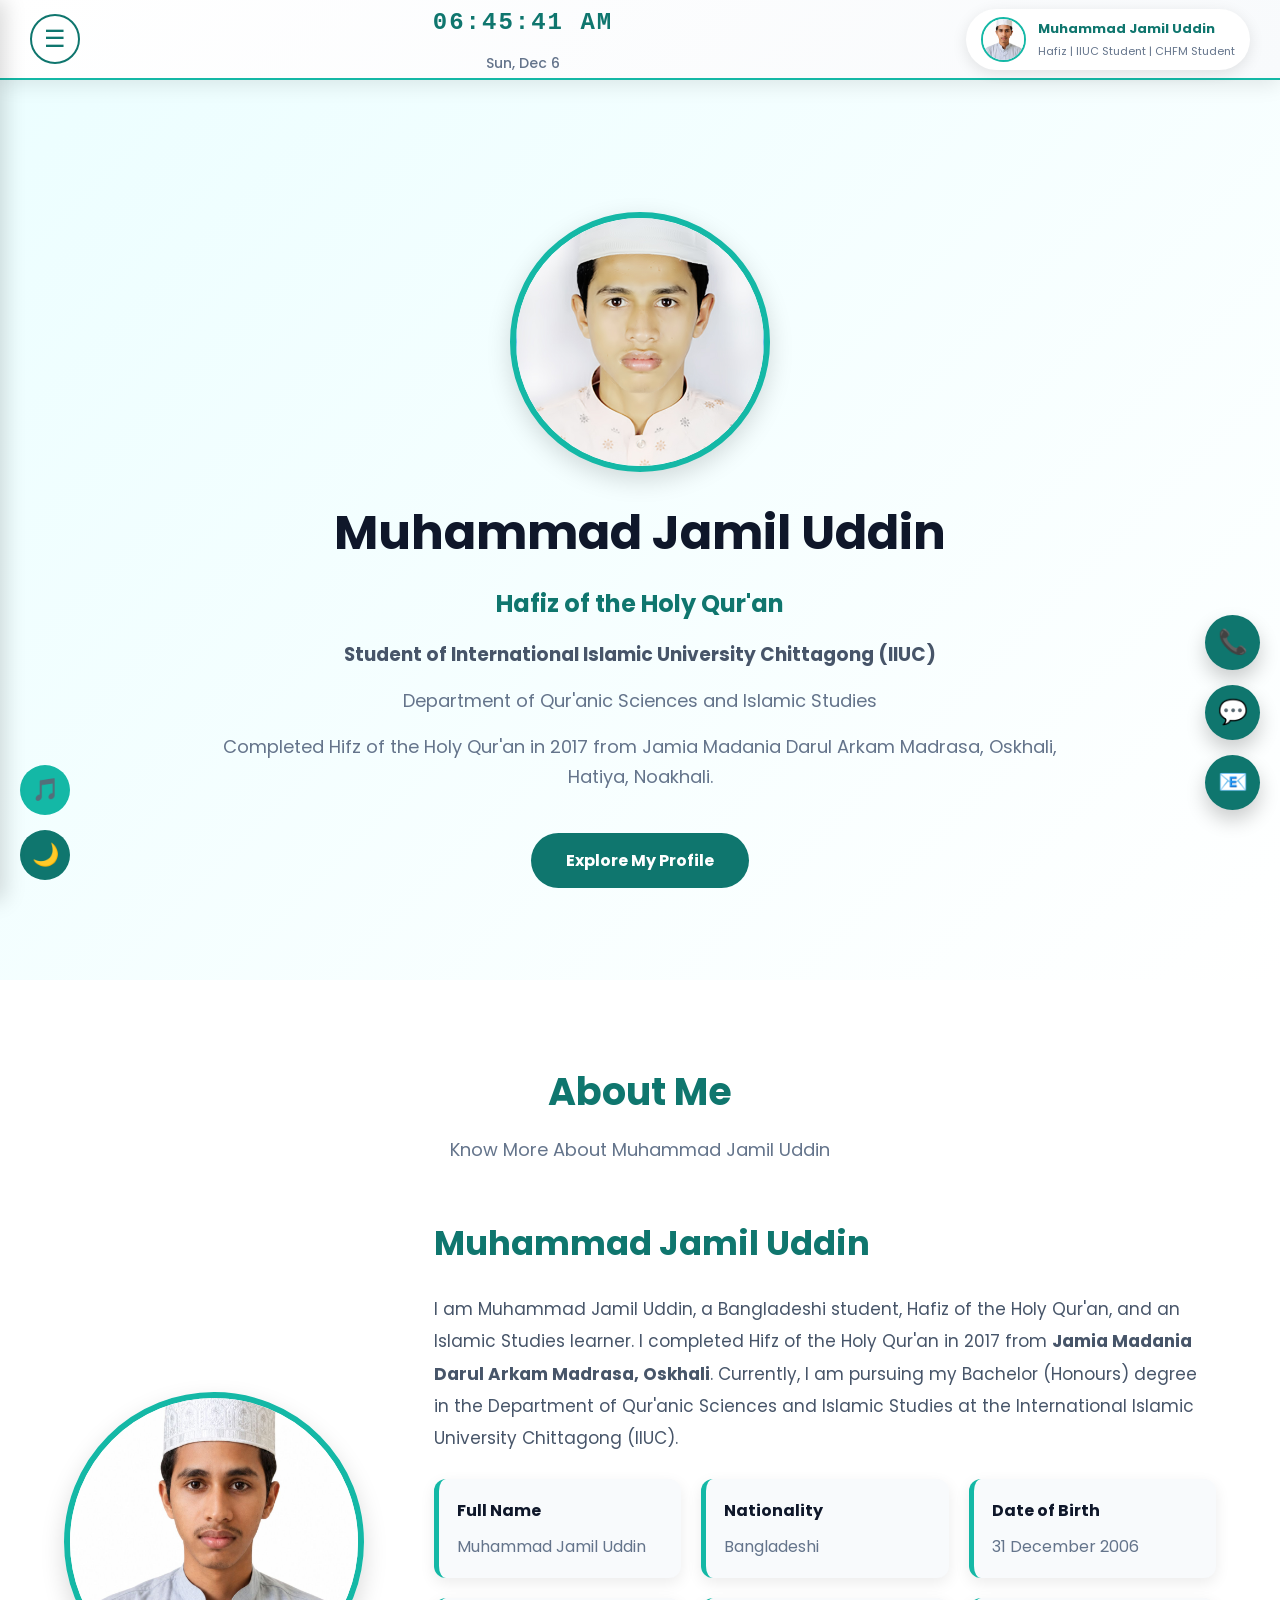
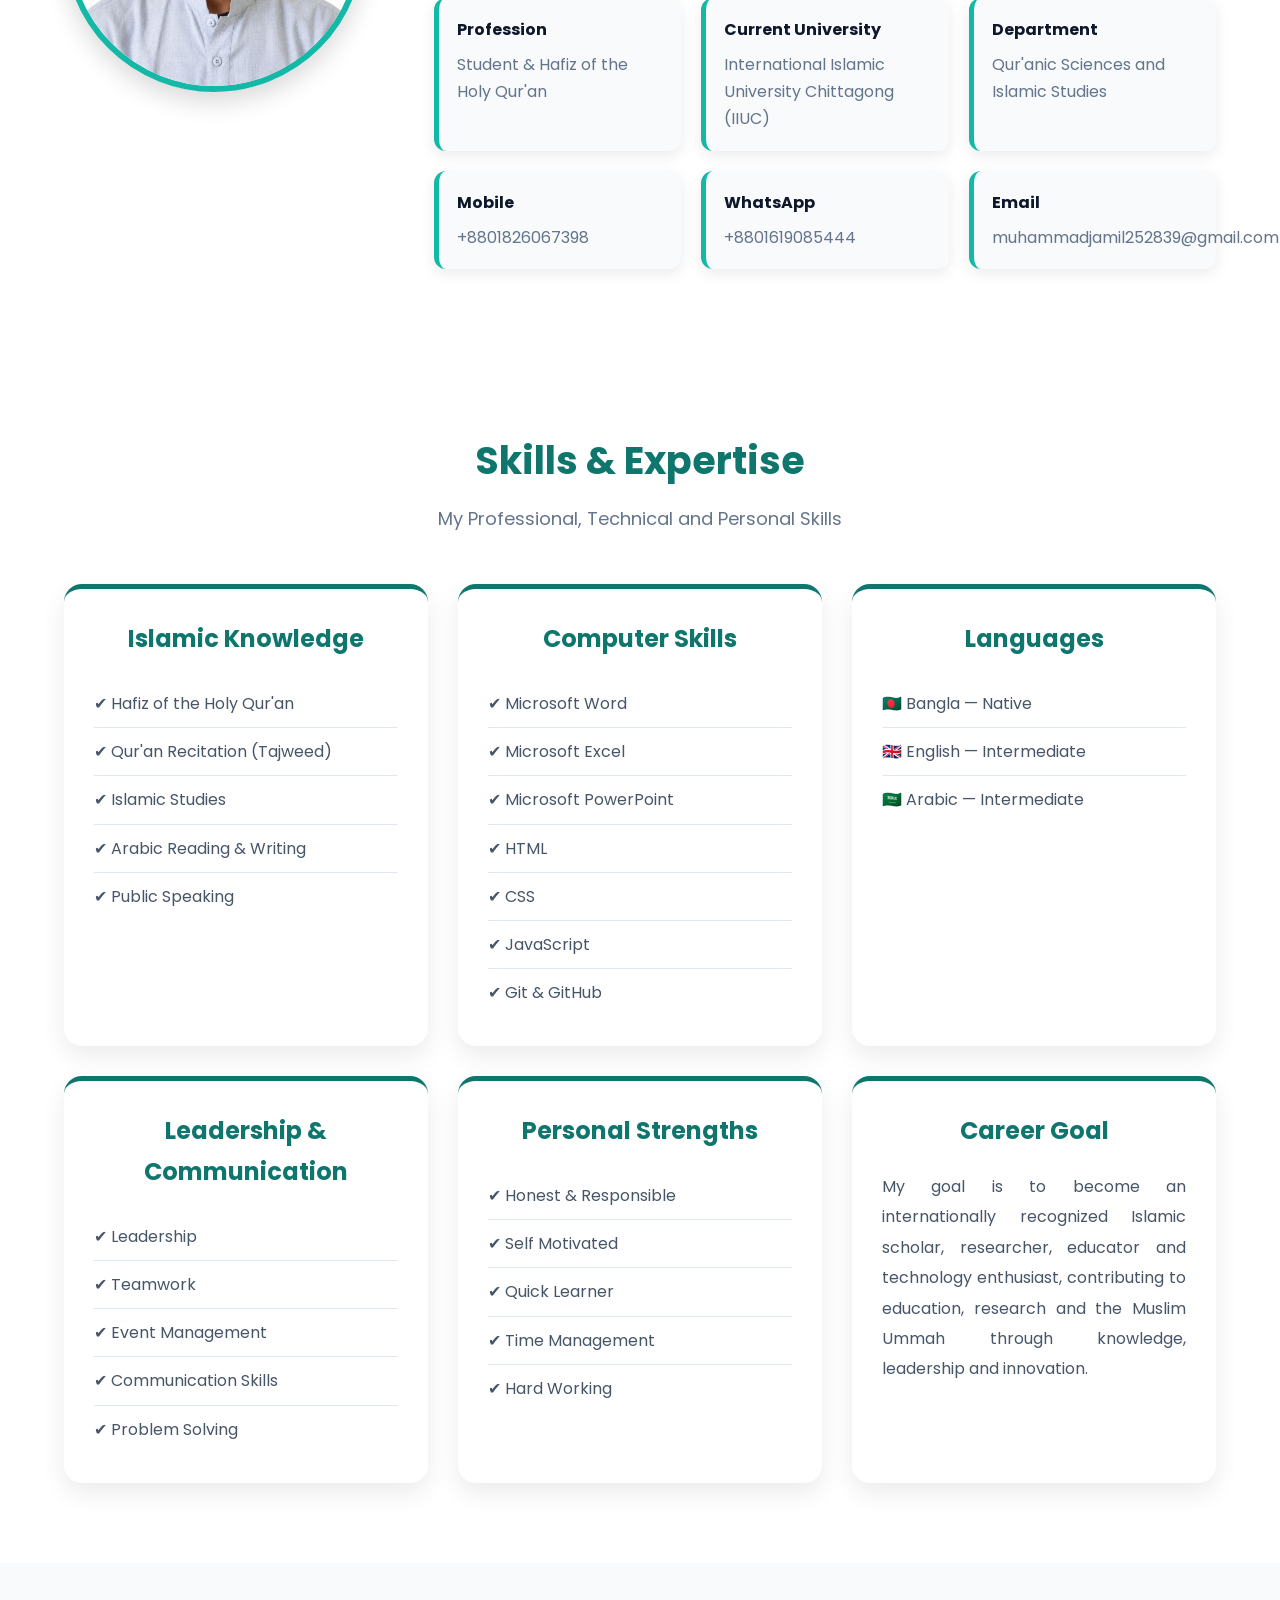
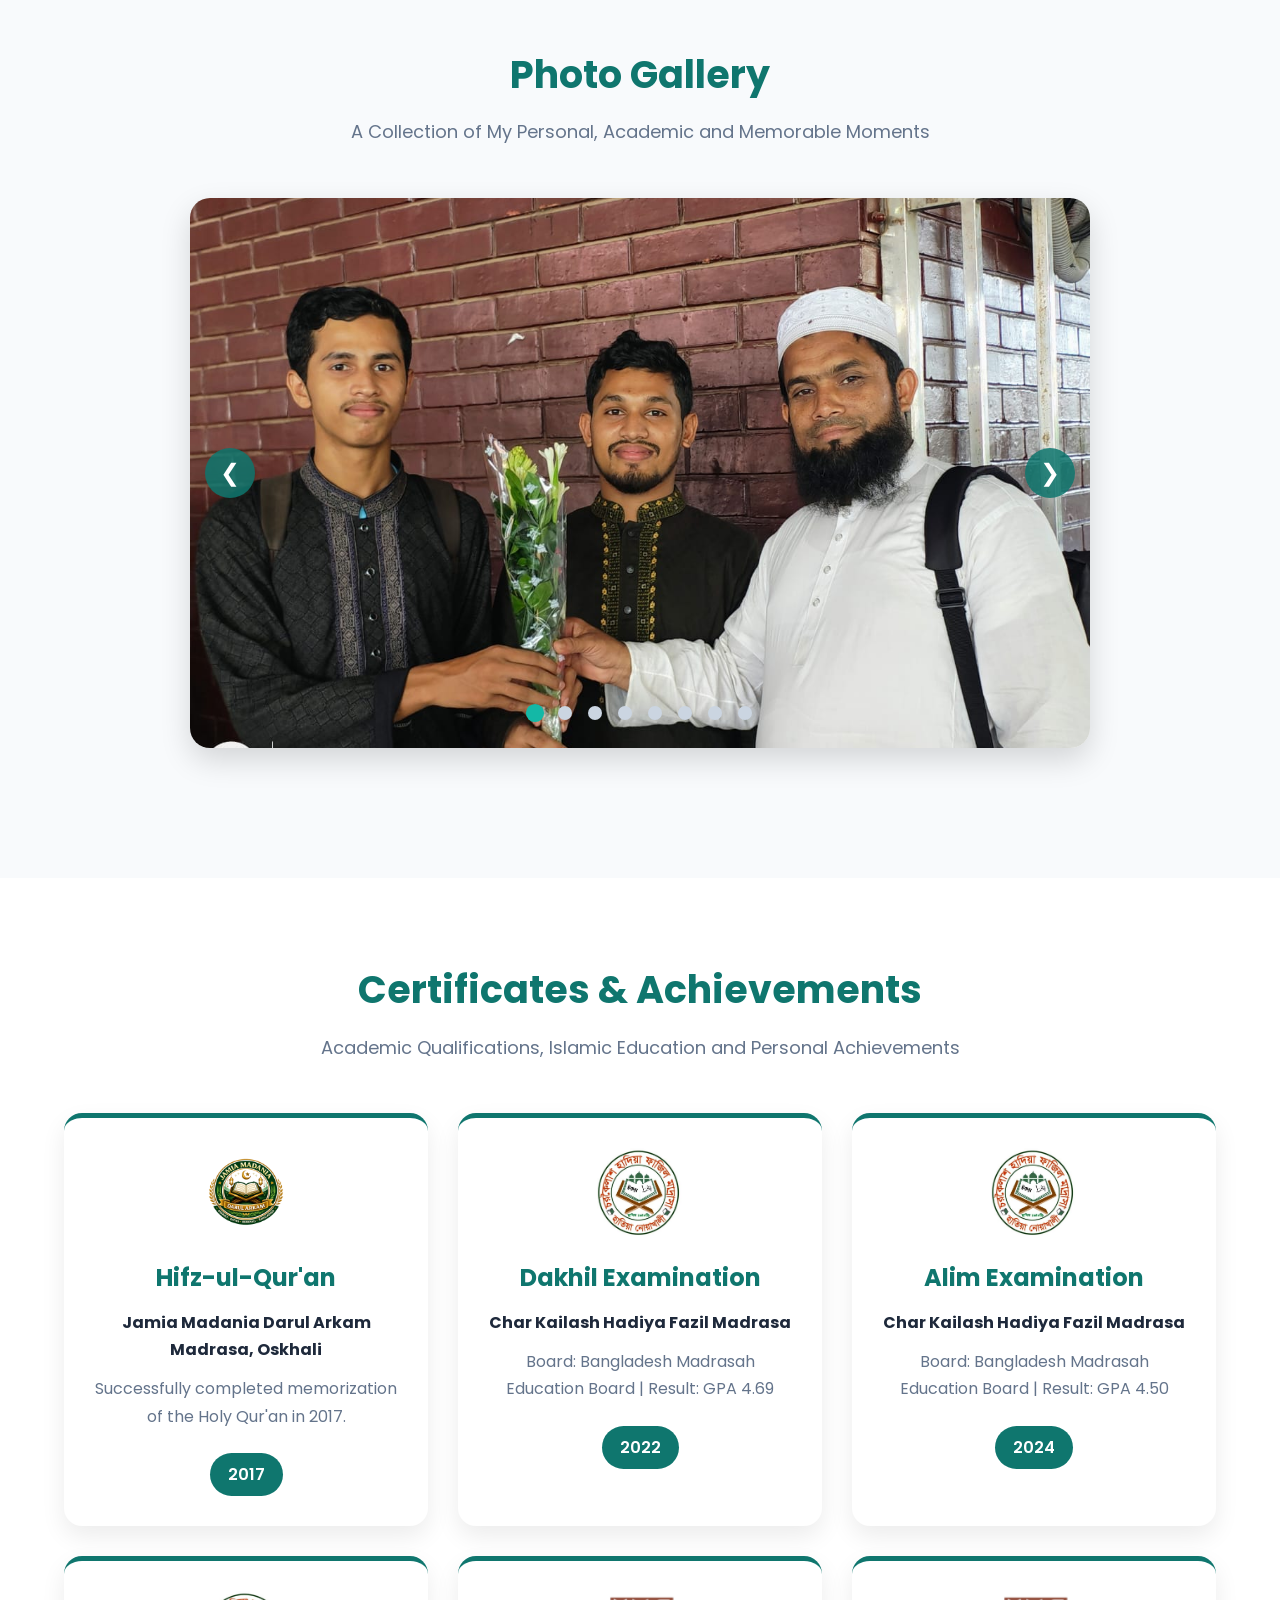
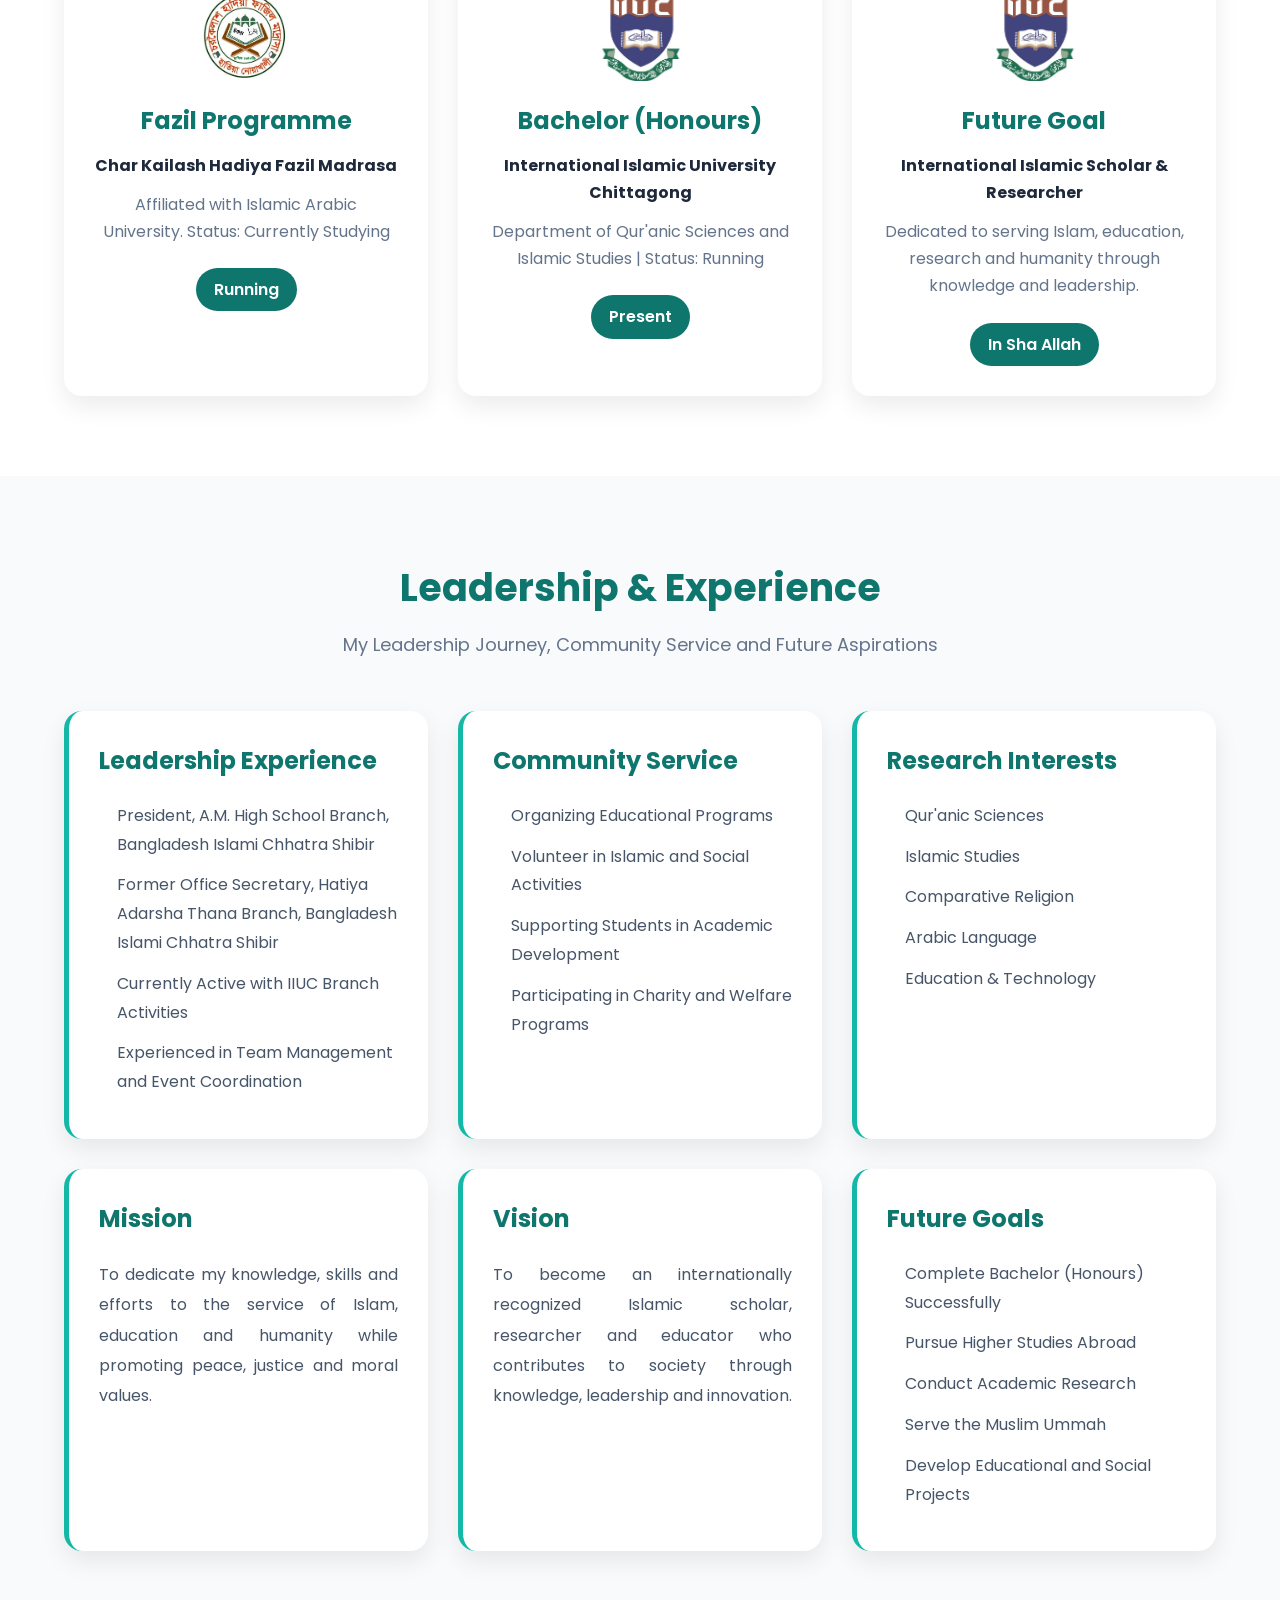
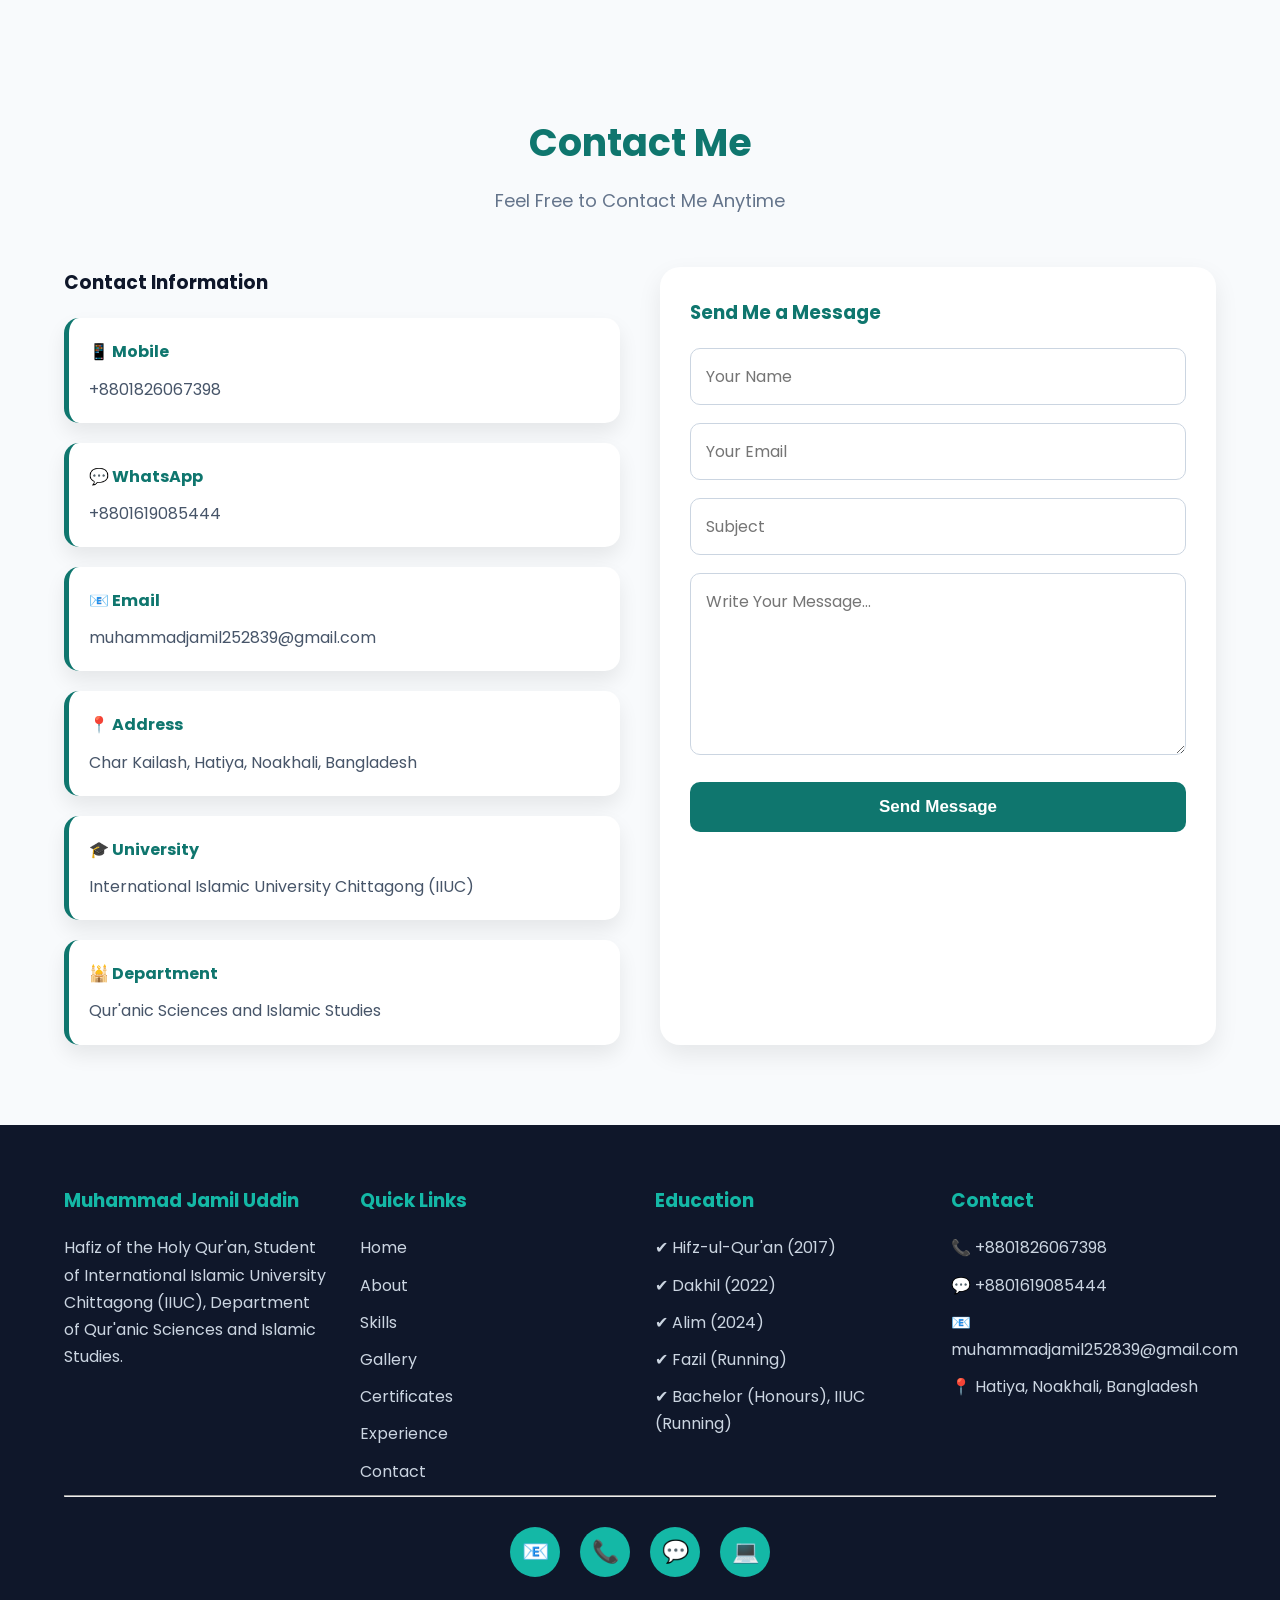
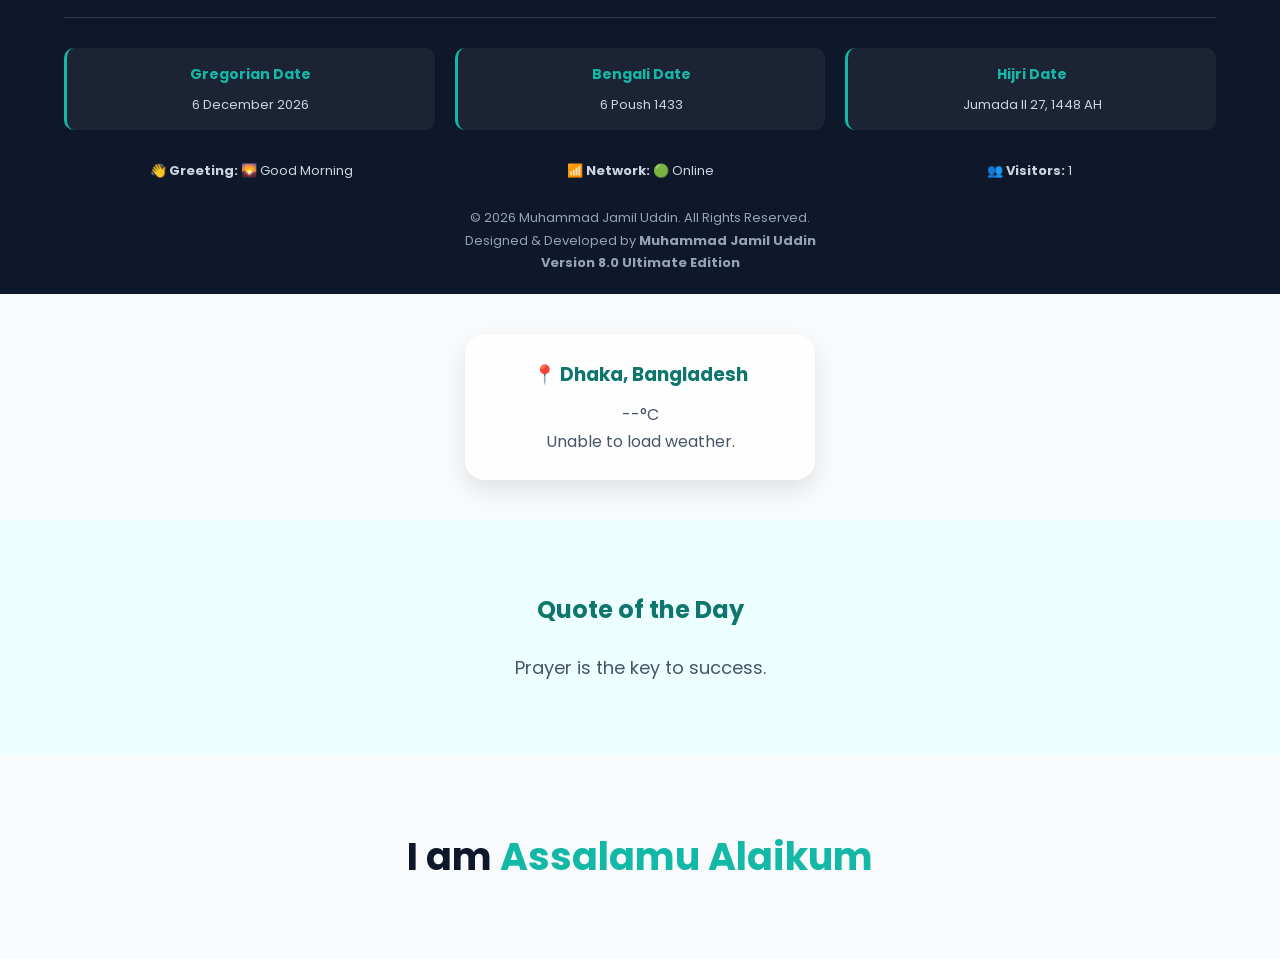
==== commit 823dbf64: "Update index.html" ====
--- a/index.html
+++ b/index.html
@@ -276,7 +276,7 @@
 
 <a href="https://picresize.com/en/results#google_vignette" target="_blank">🖼 Pic Resize</a>
 
-<a href="https://eboardresults.com/v2/home/" target="_blank">📚🎓 SSC/HSC Result</a>
+<a href="https://eboardresults.com/v2/home" target="_blank">📚🎓 SSC/HSC Result</a>
 
 <a href="https://estipend.pmeat.gov.bd/#/" target="_blank">🎓 Fazil Scholarship</a>
 
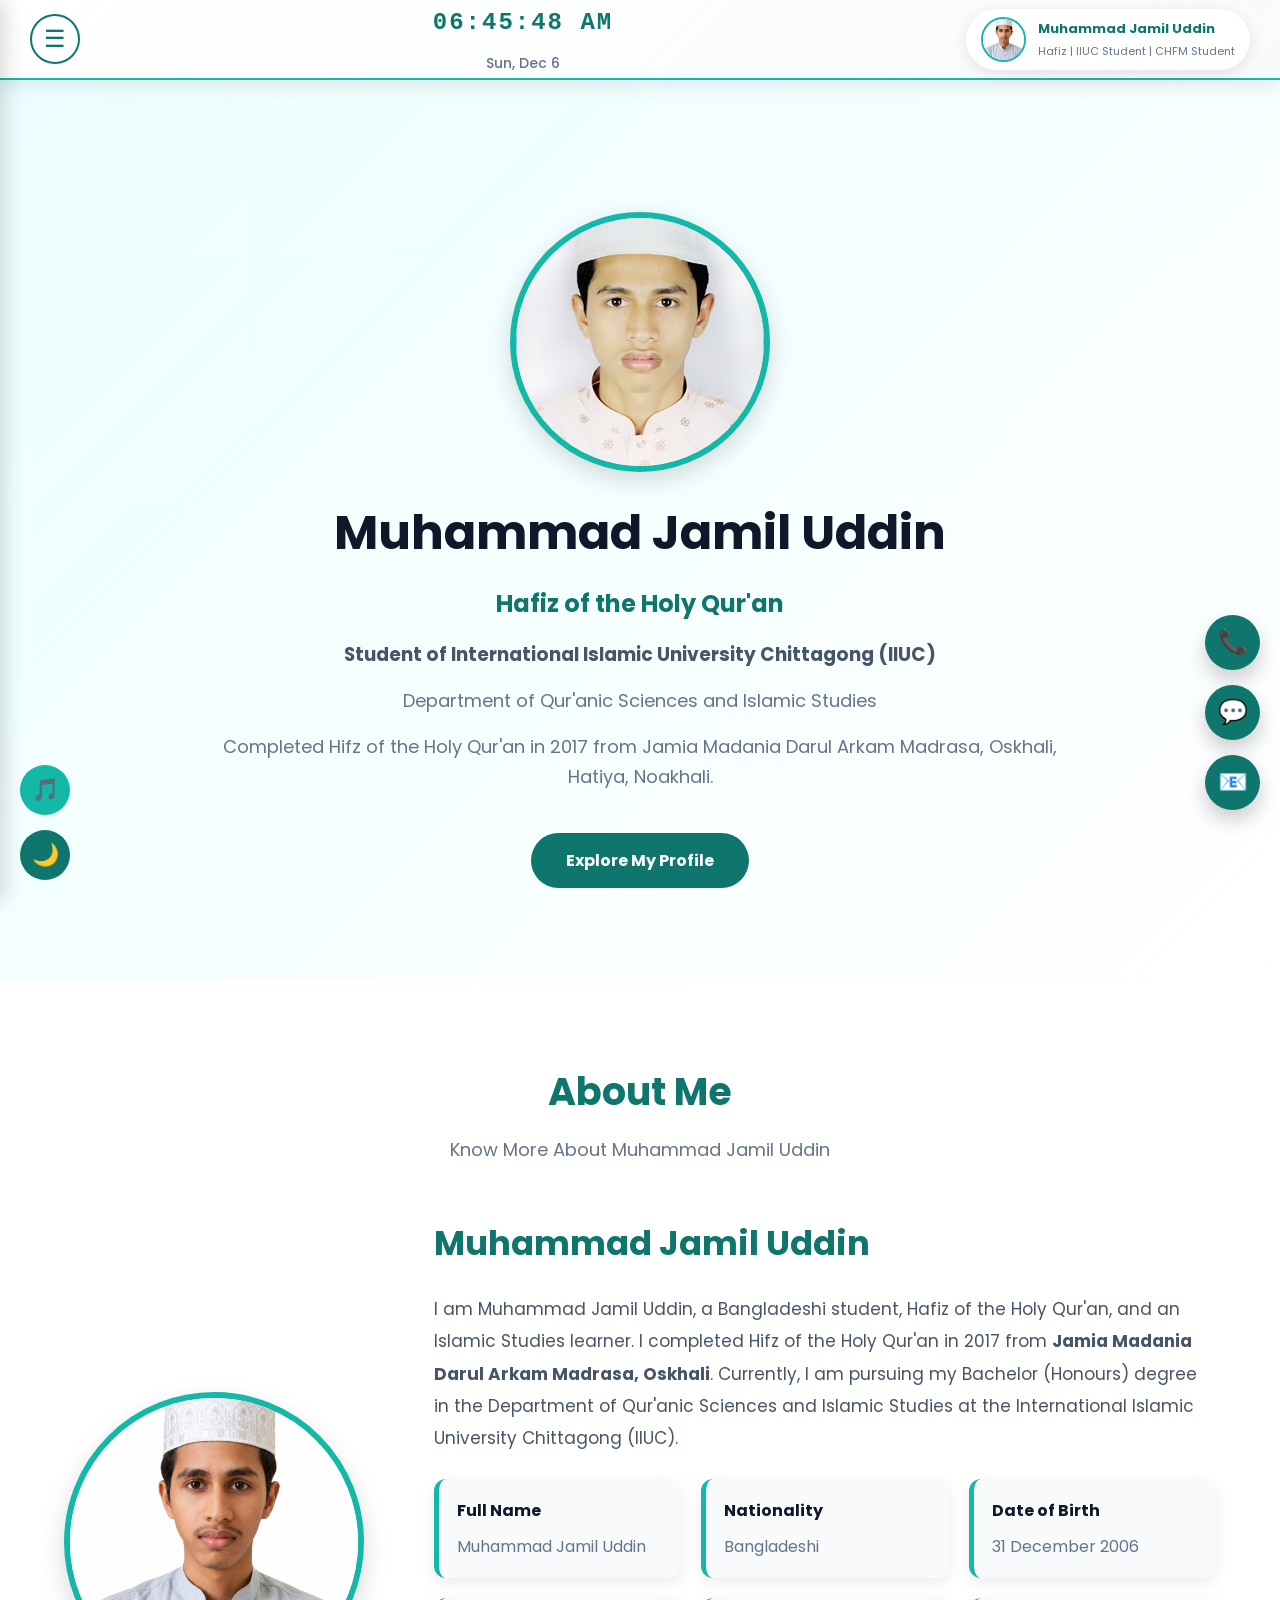
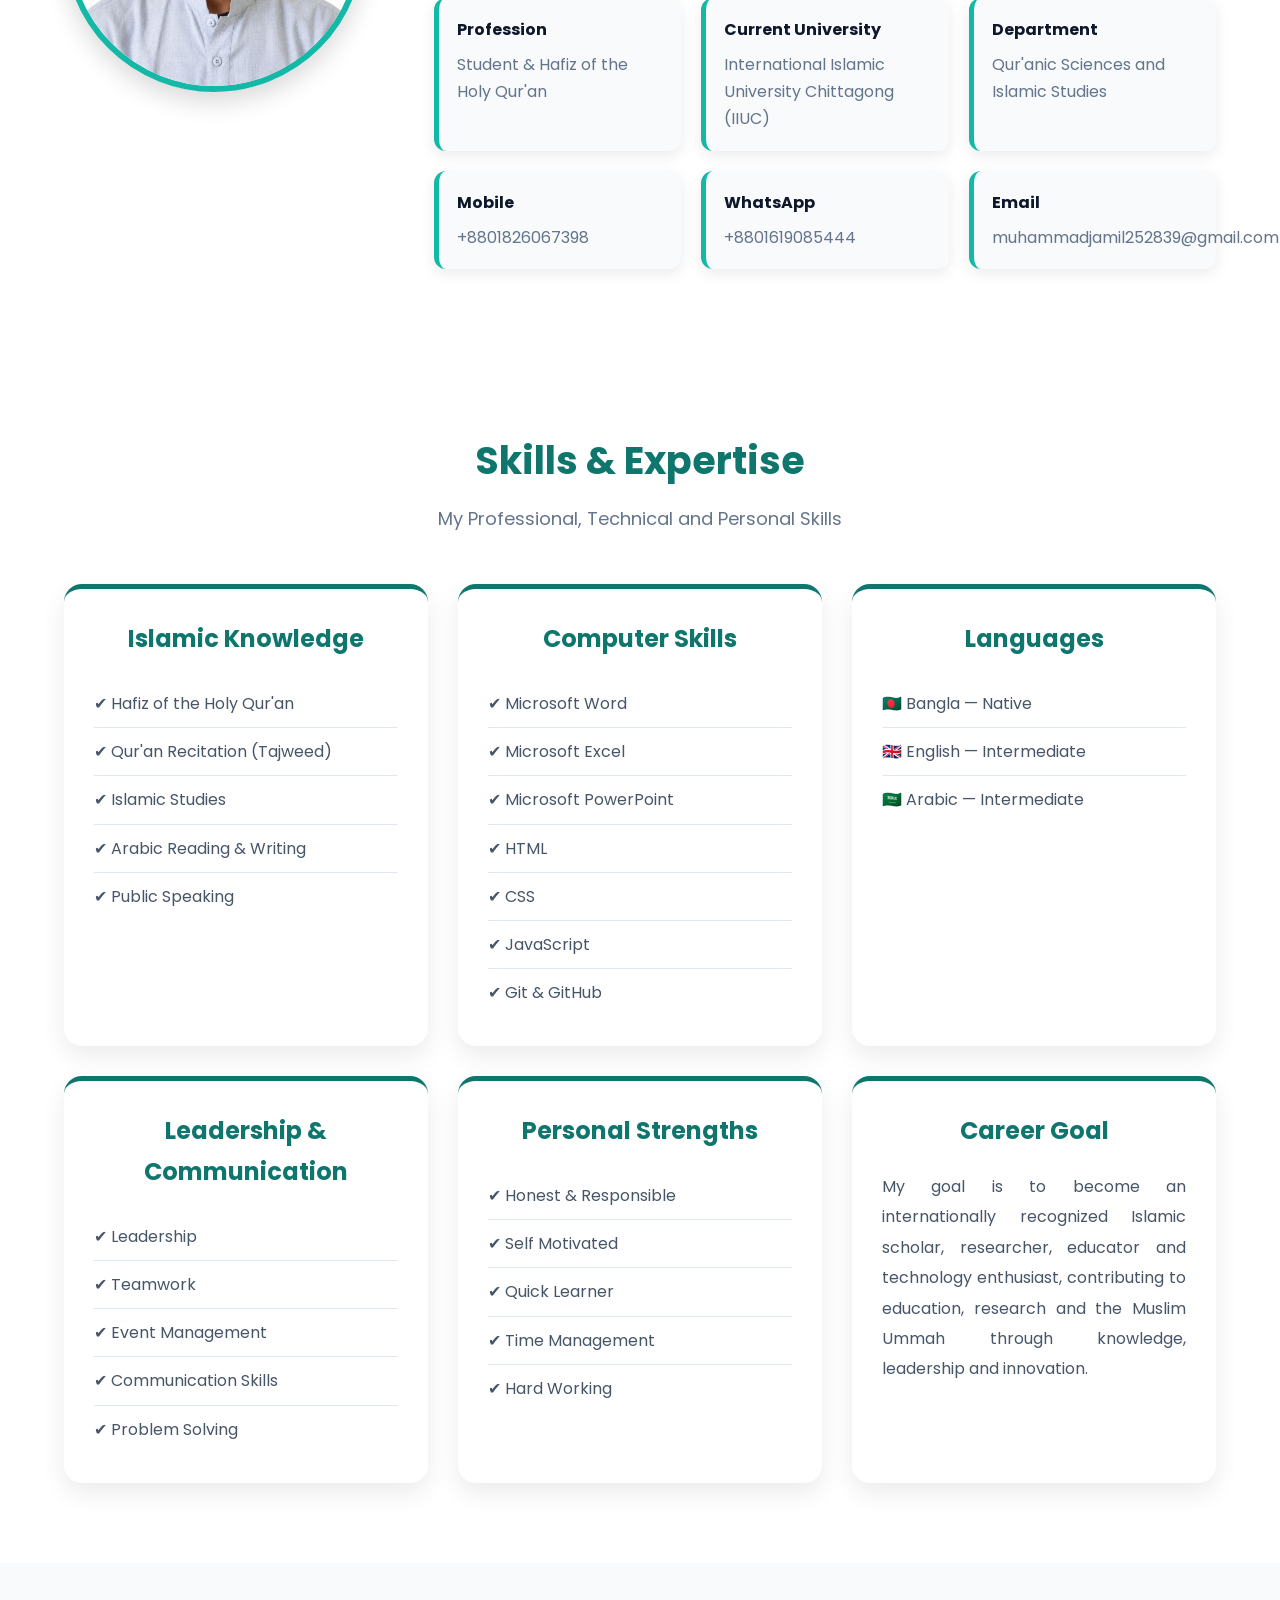
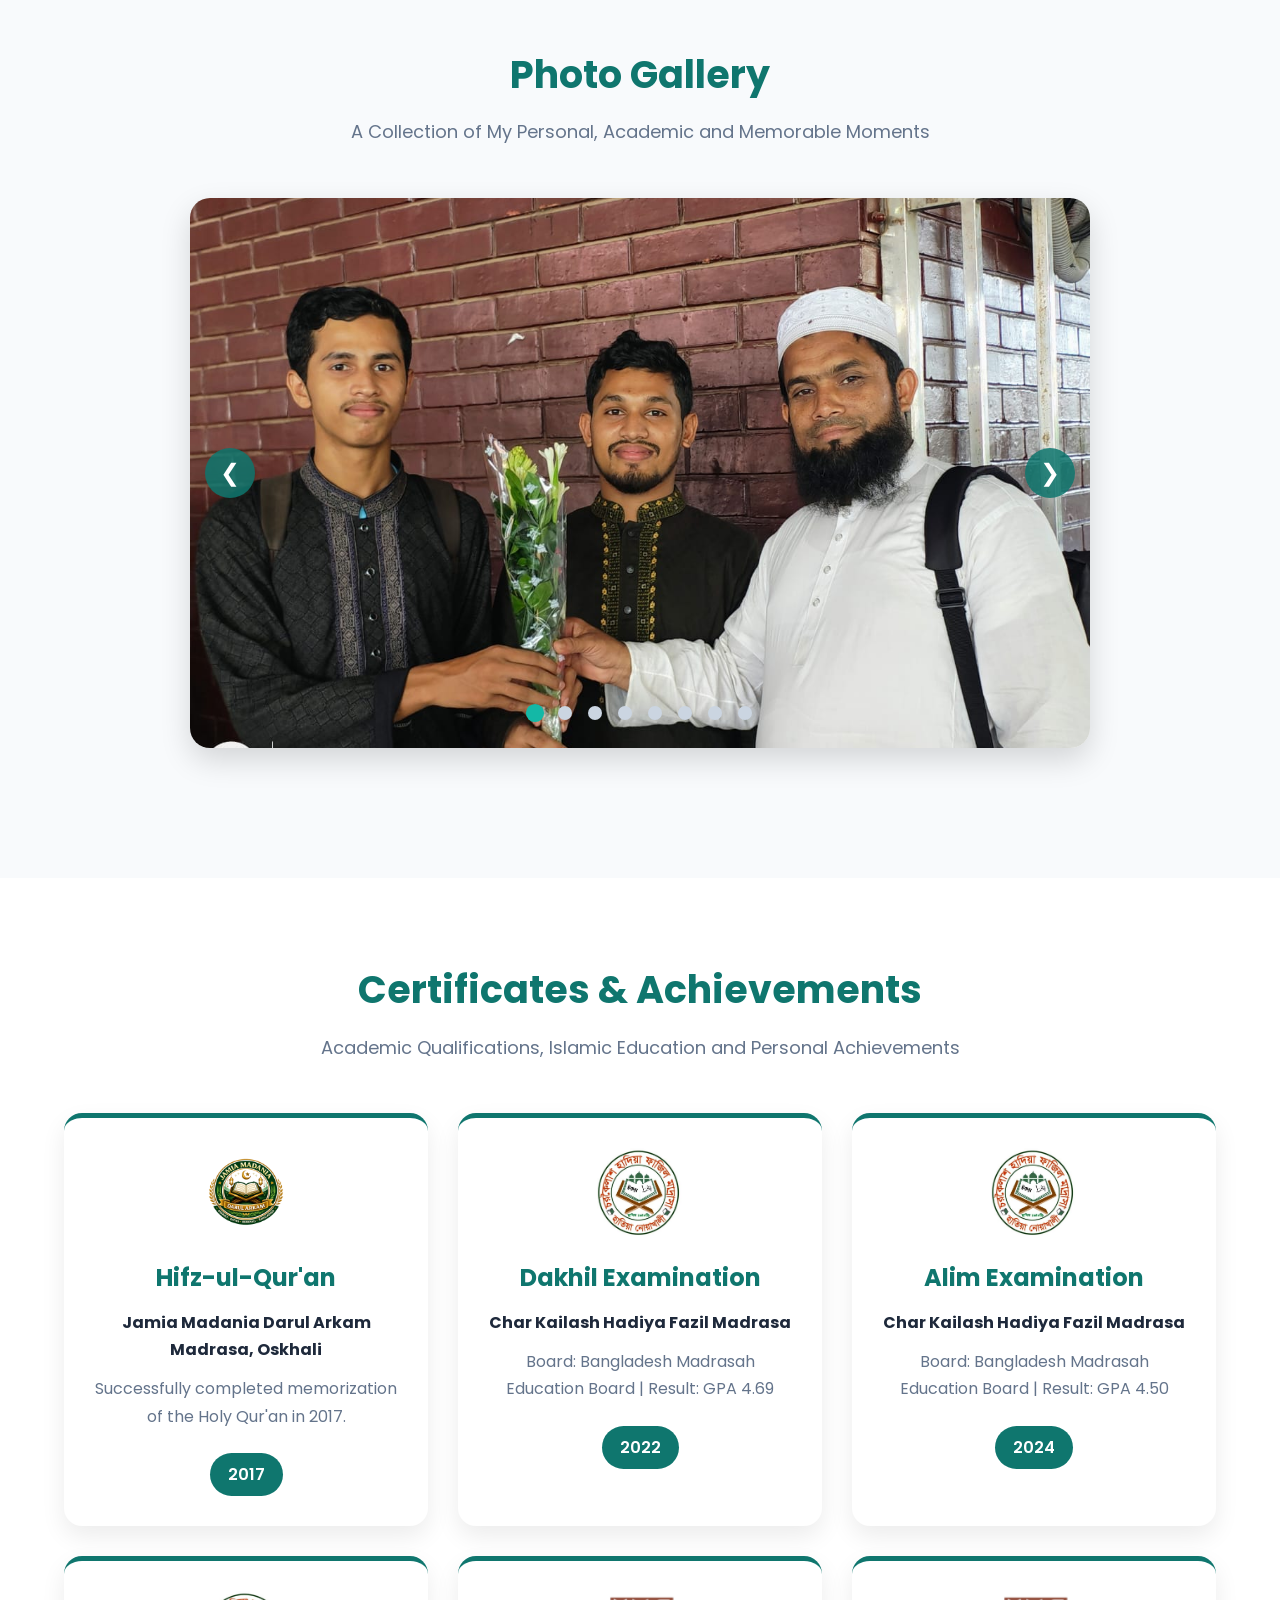
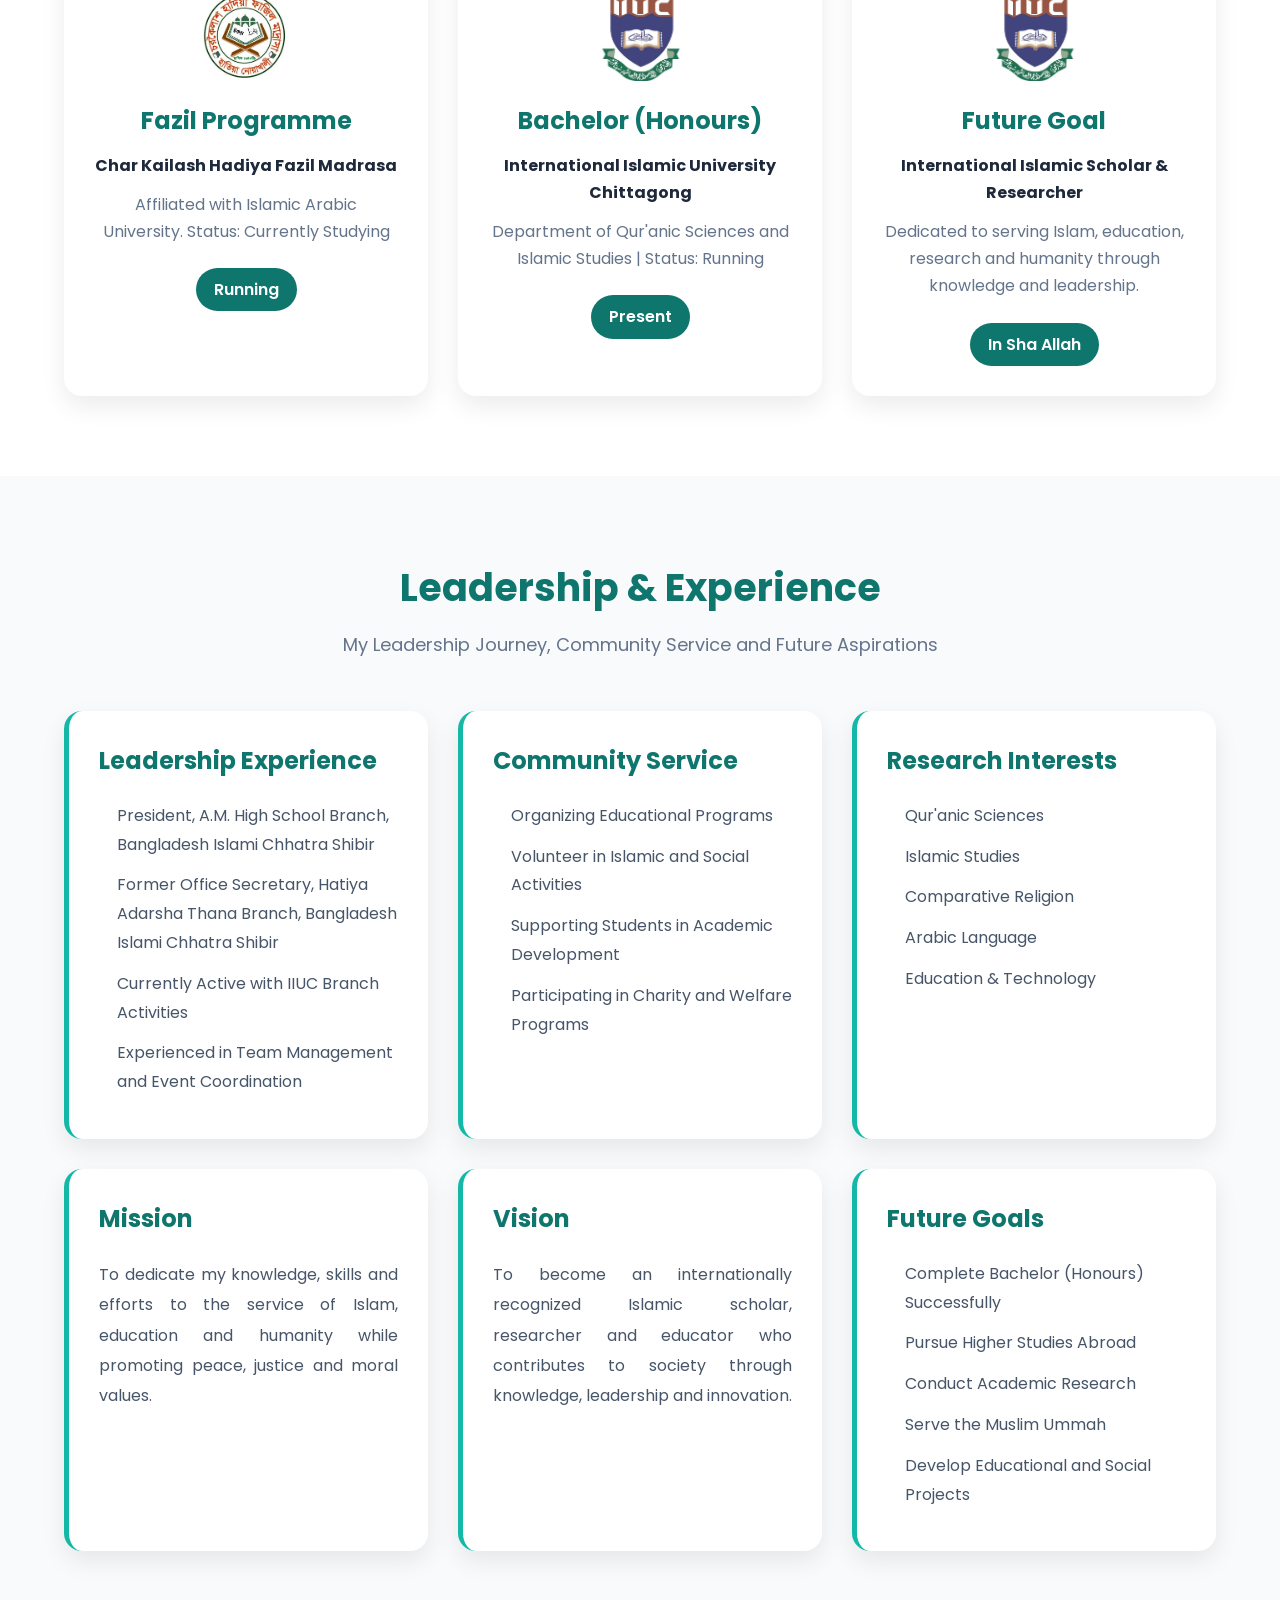
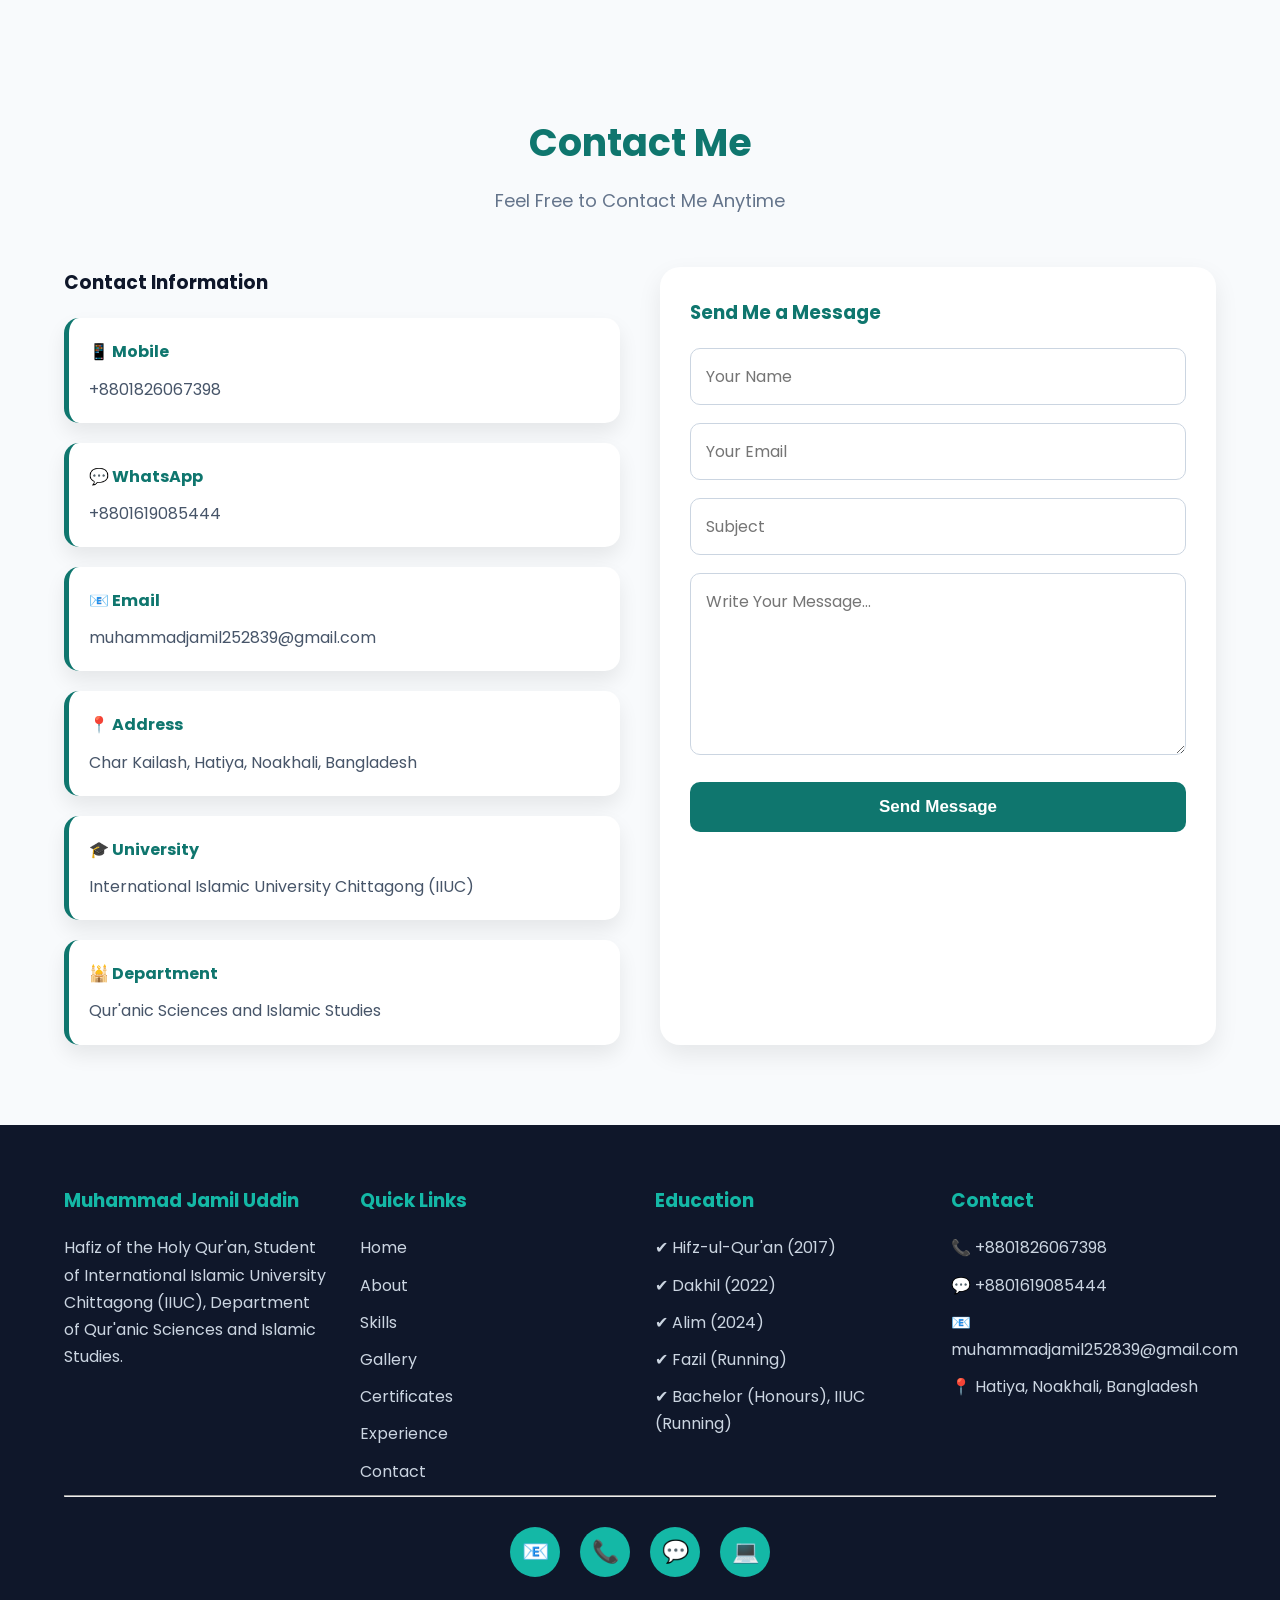
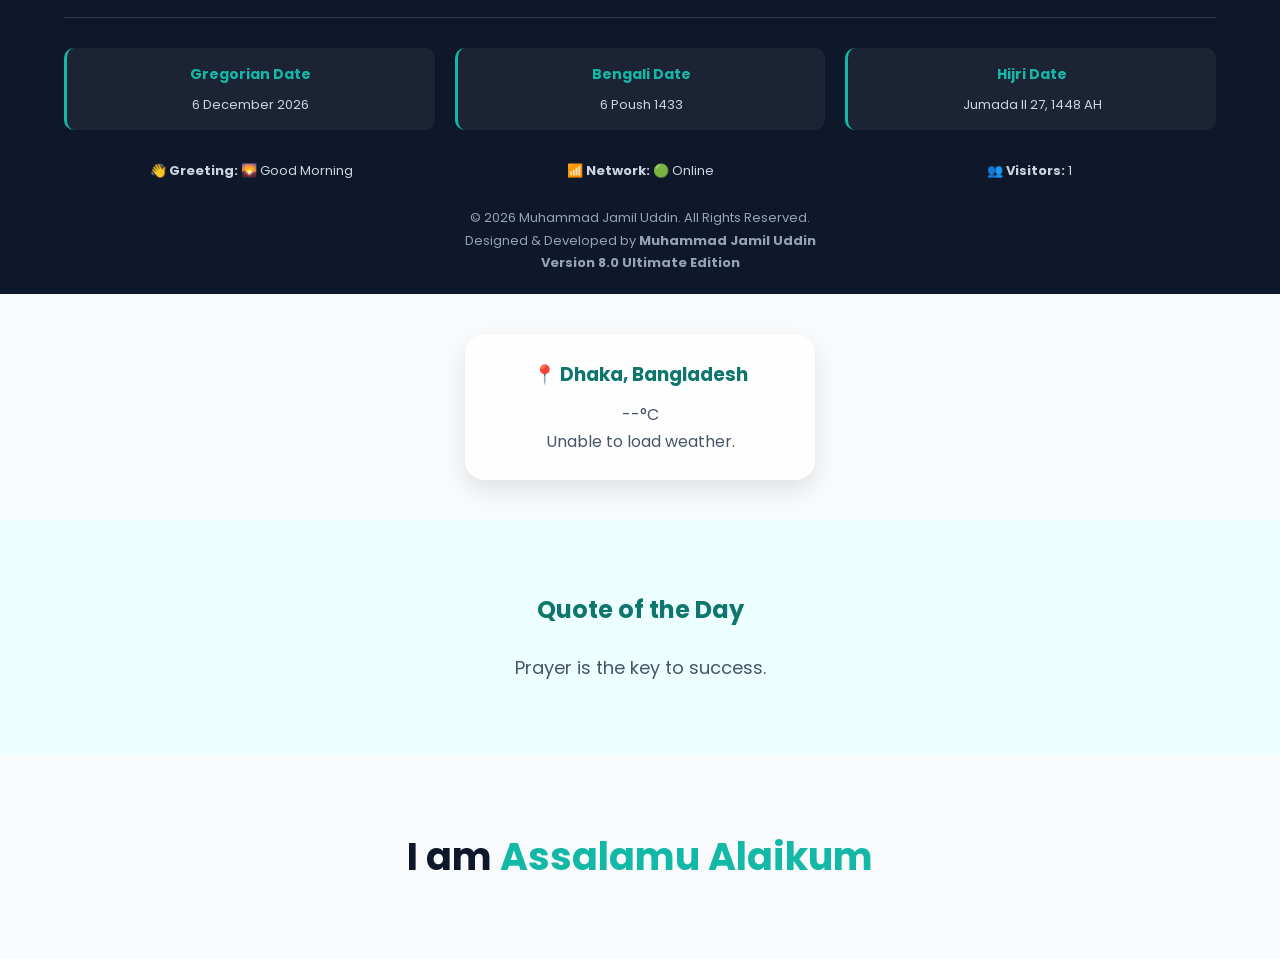
==== commit 39f5e17b: "Update index.html" ====
--- a/index.html
+++ b/index.html
@@ -286,7 +286,7 @@
 
 <a href="https://services.nidw.gov.bd/nid-pub/;jsessionid=WQgEuPUjLWWRjCvc0MKYbDB2U1lKjwiWjJYfd8-n.slave1:PUB_MSRV021" target="_blank">🆔 NID Application</a>
 
-<a href="https://bdris.gov.bd/br/application" target="_blank">👶 Birth Certificate</a>
+<a href="https://bdris.gov.bd/" target="_blank">👶 Birth Certificate</a>
 
 <a href="https://www.epassport.gov.bd/landing" target="_blank">🛂 Passport Application</a>
 
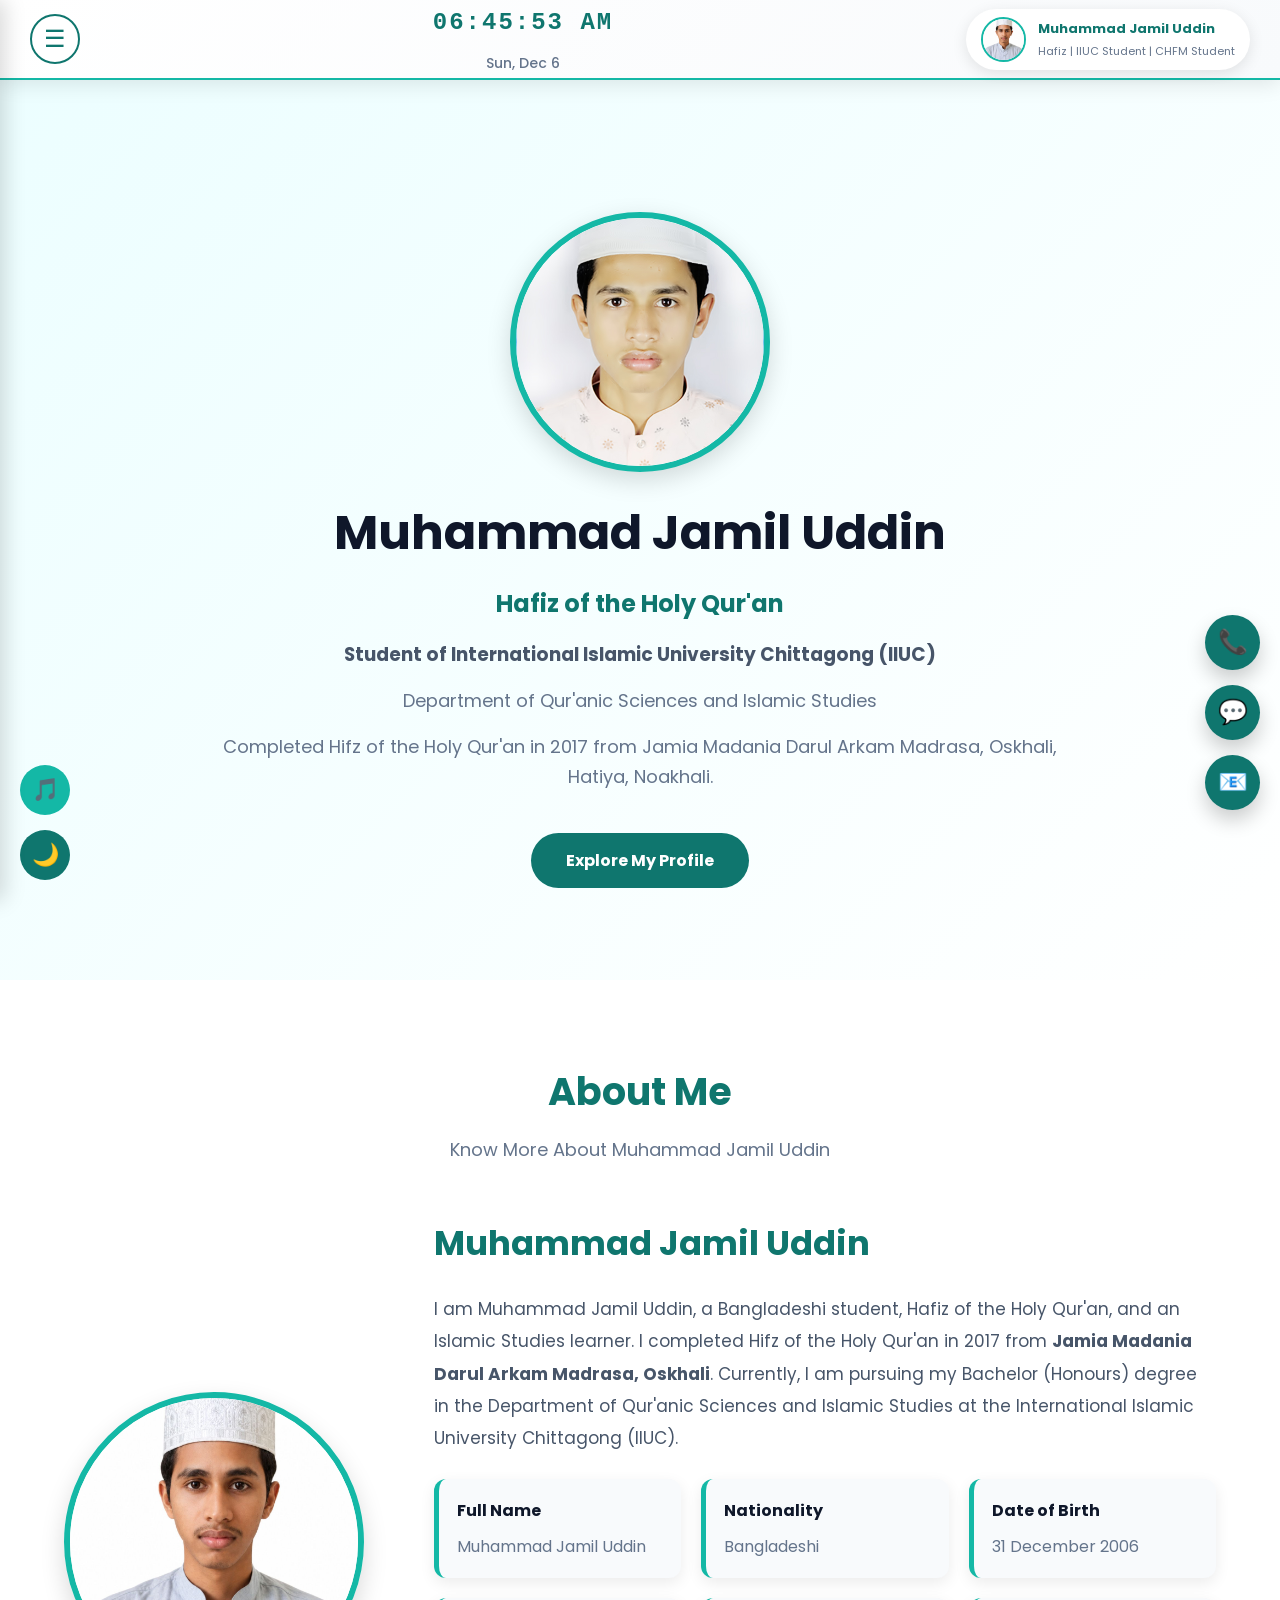
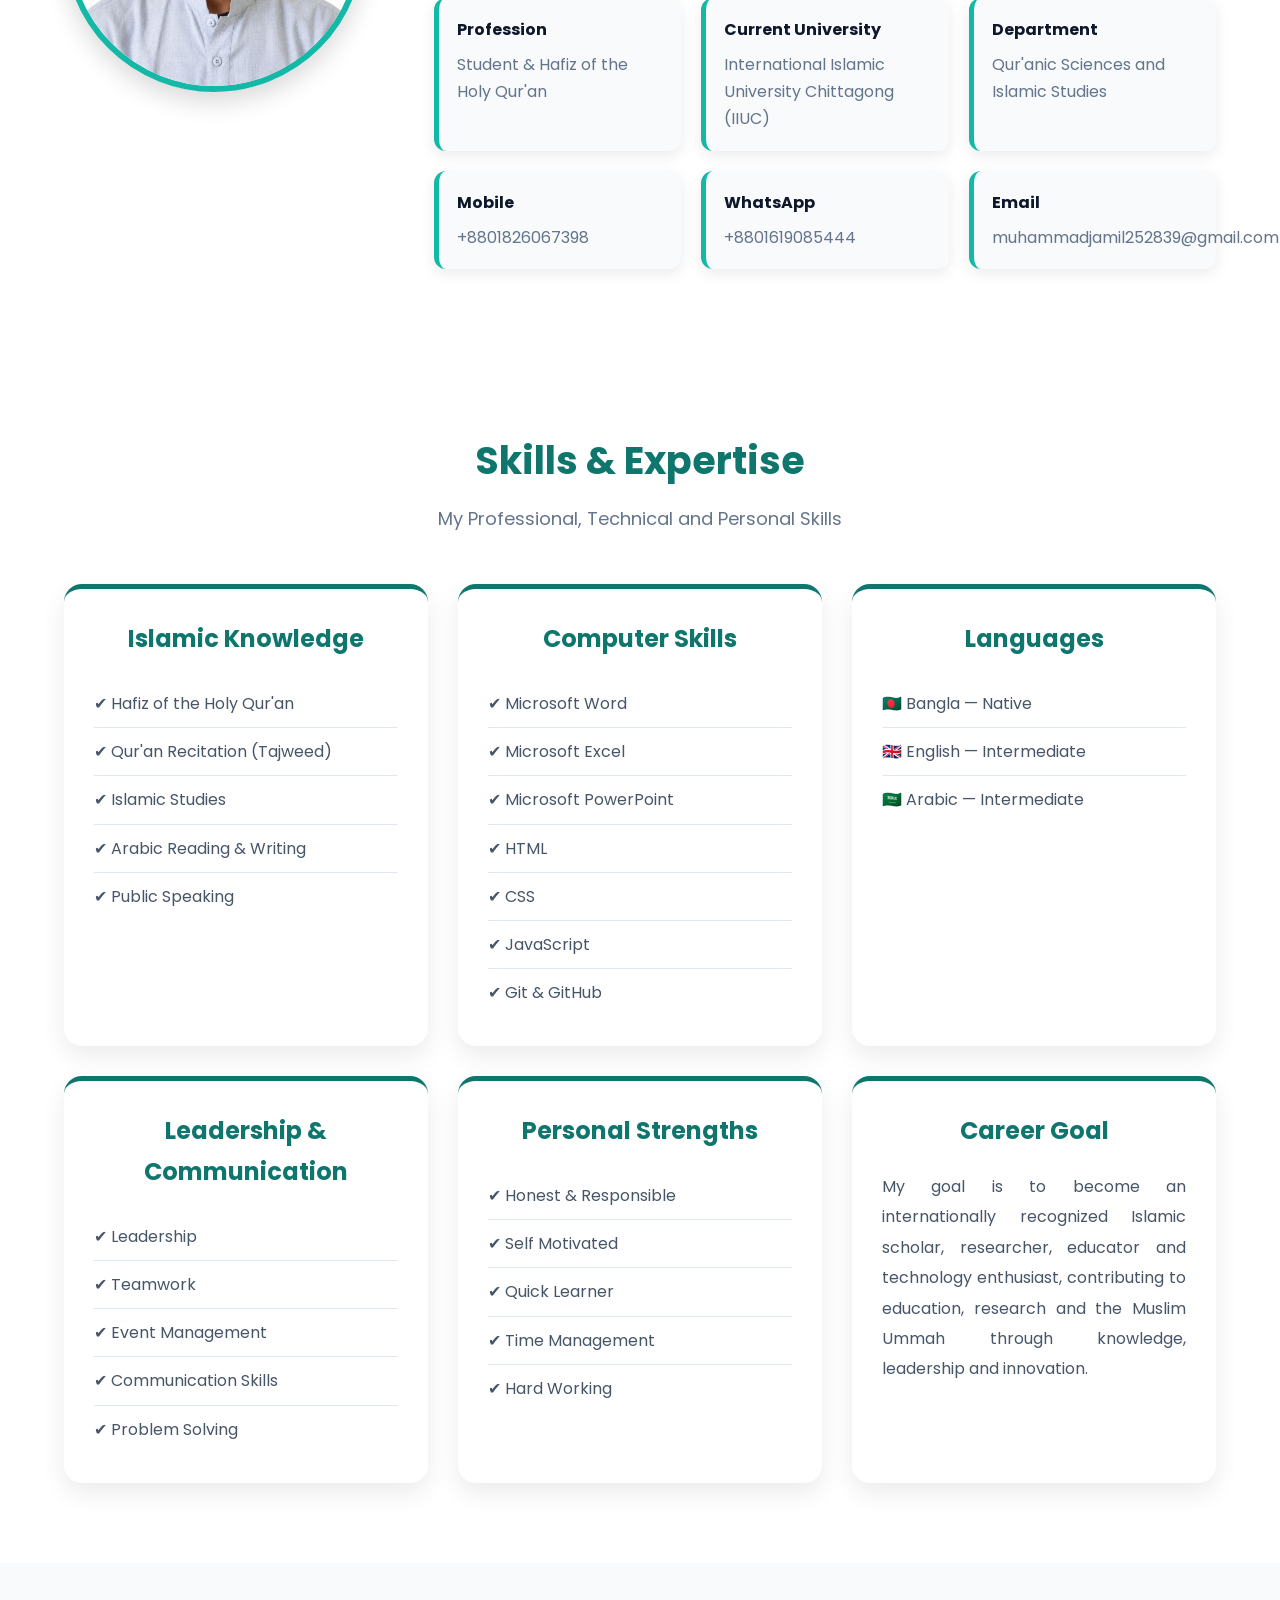
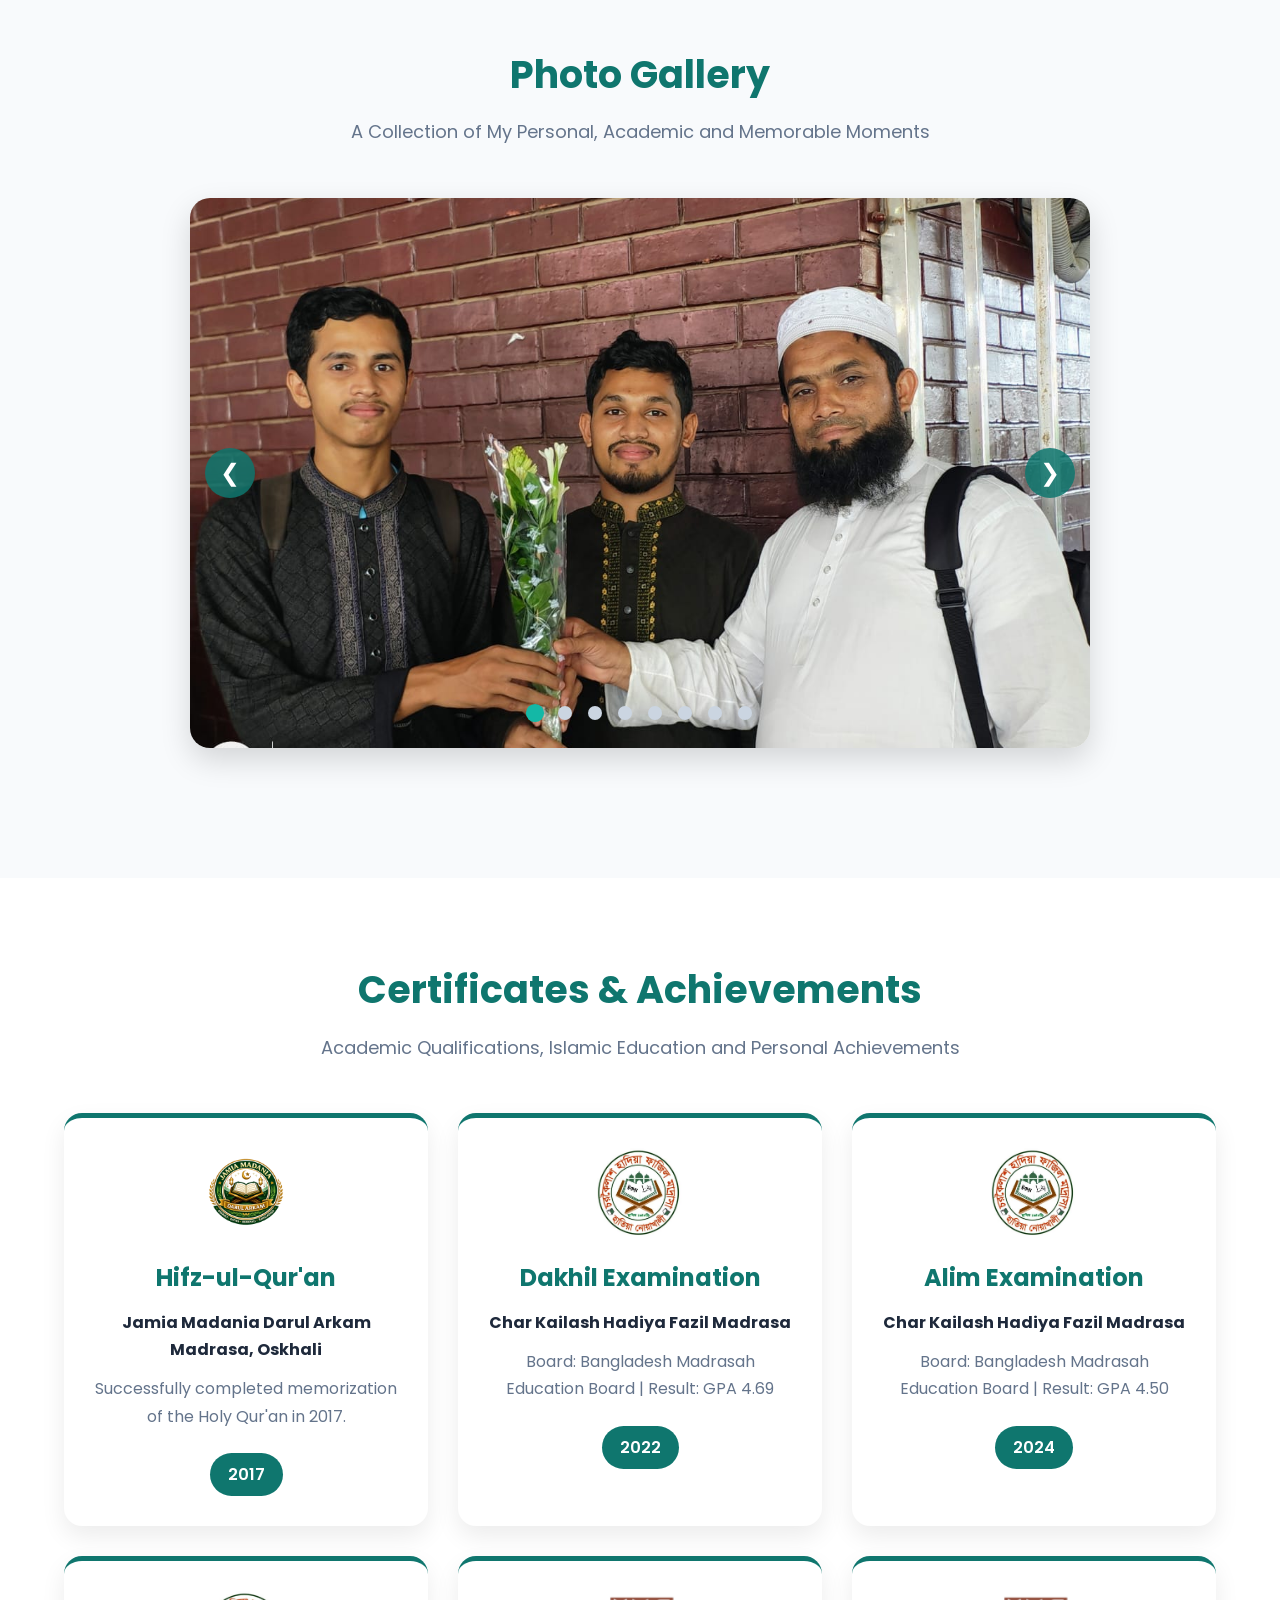
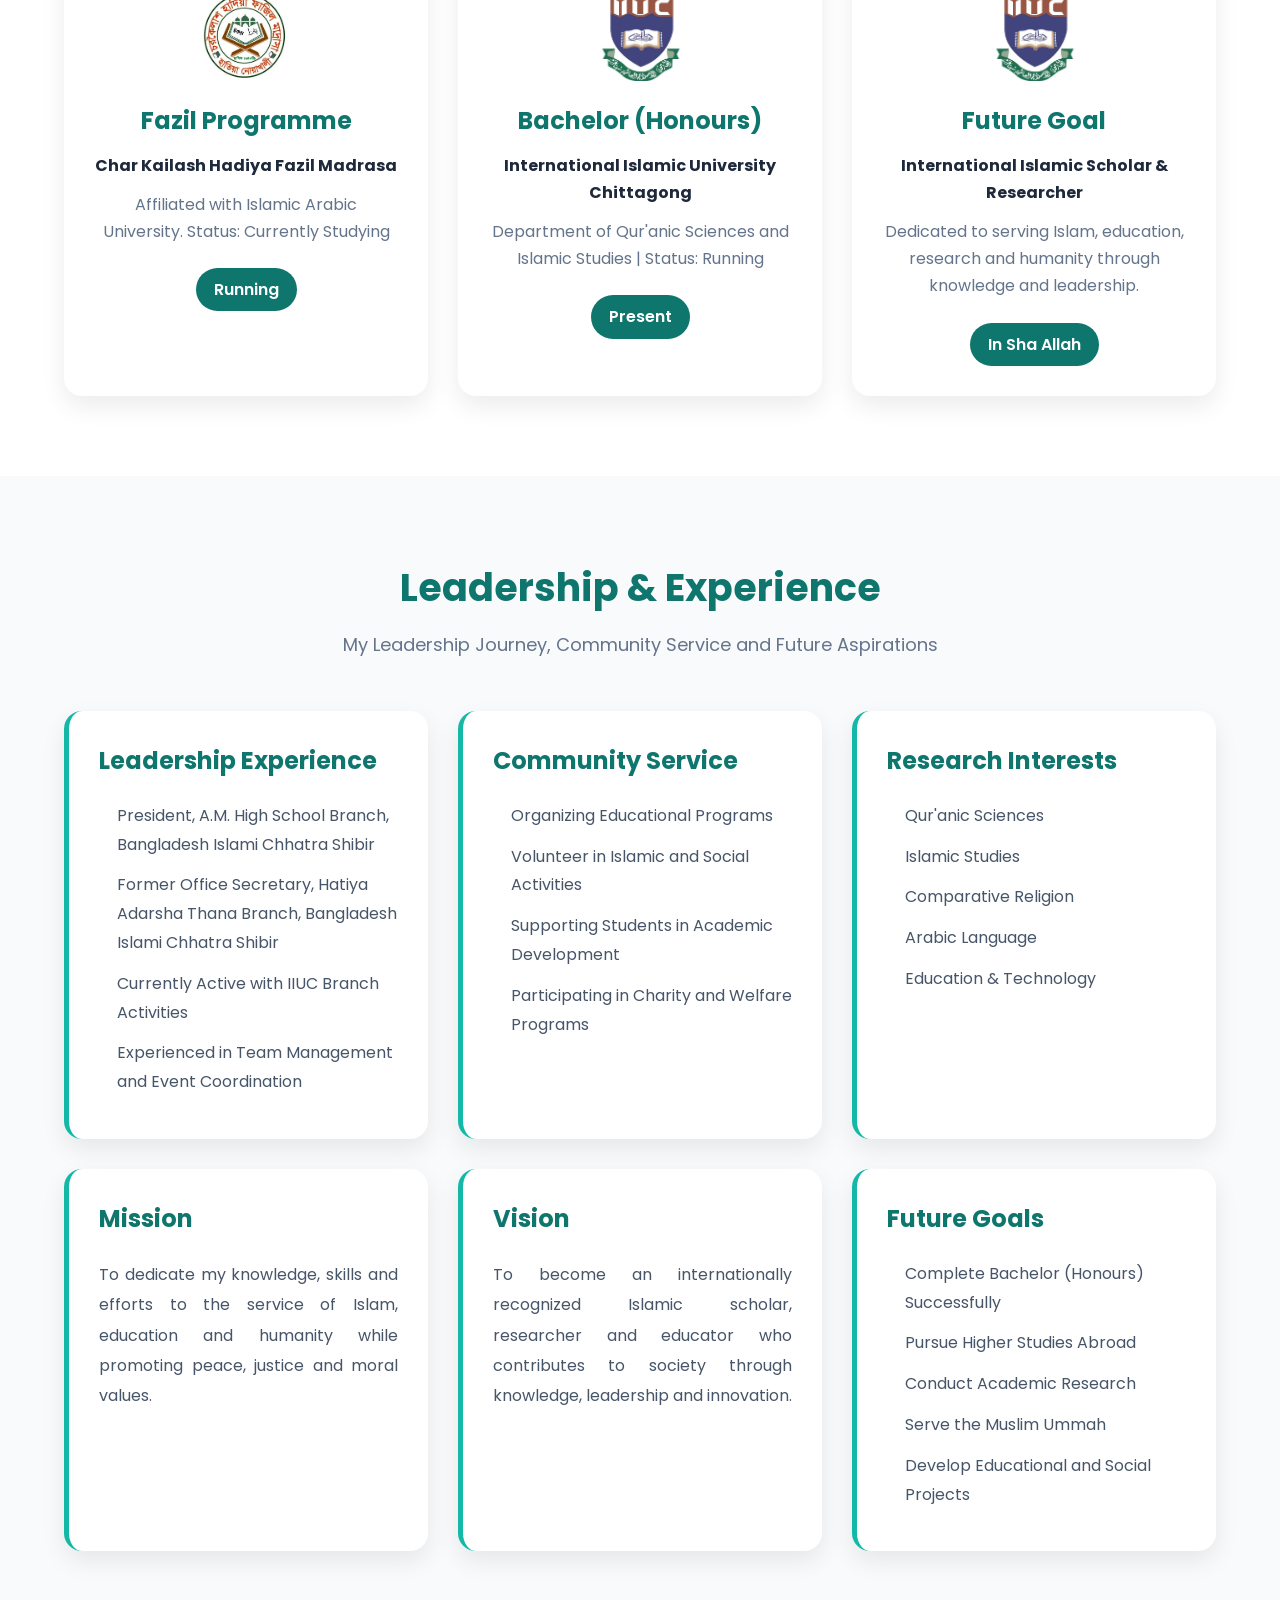
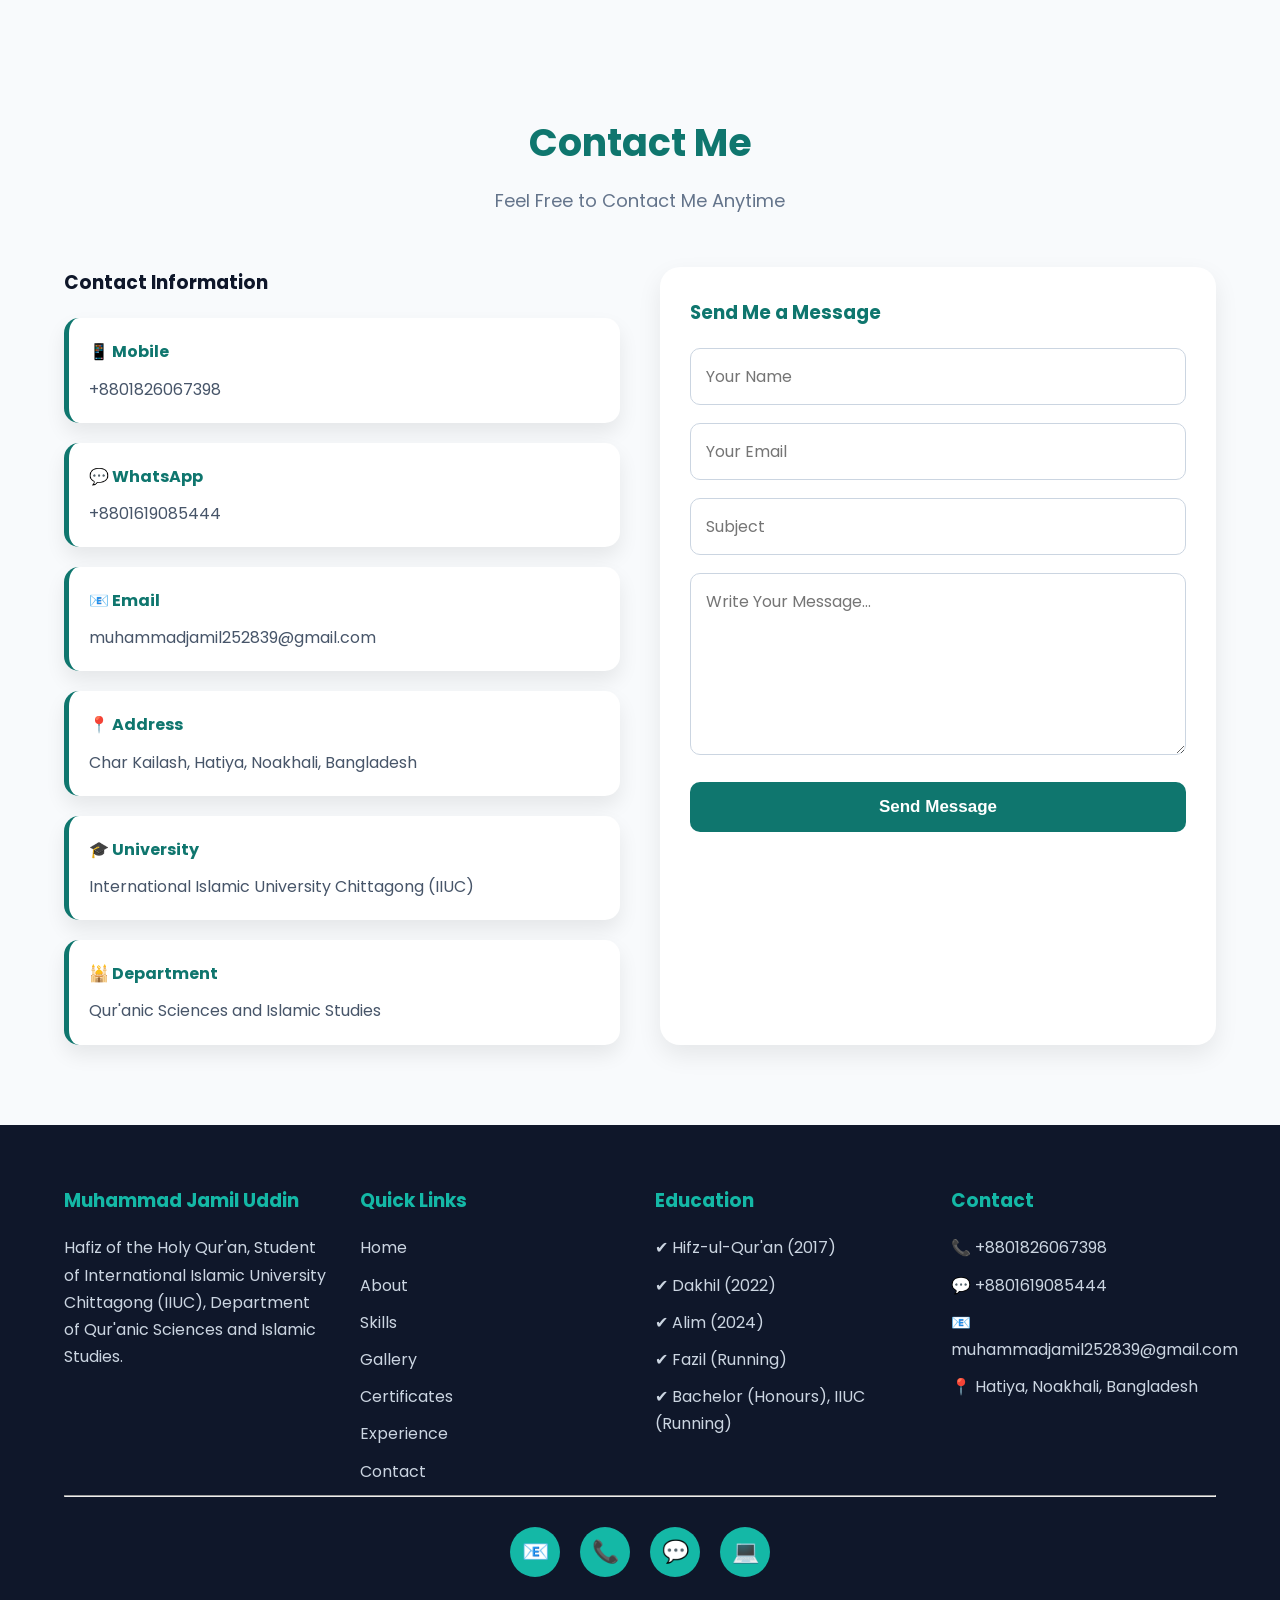
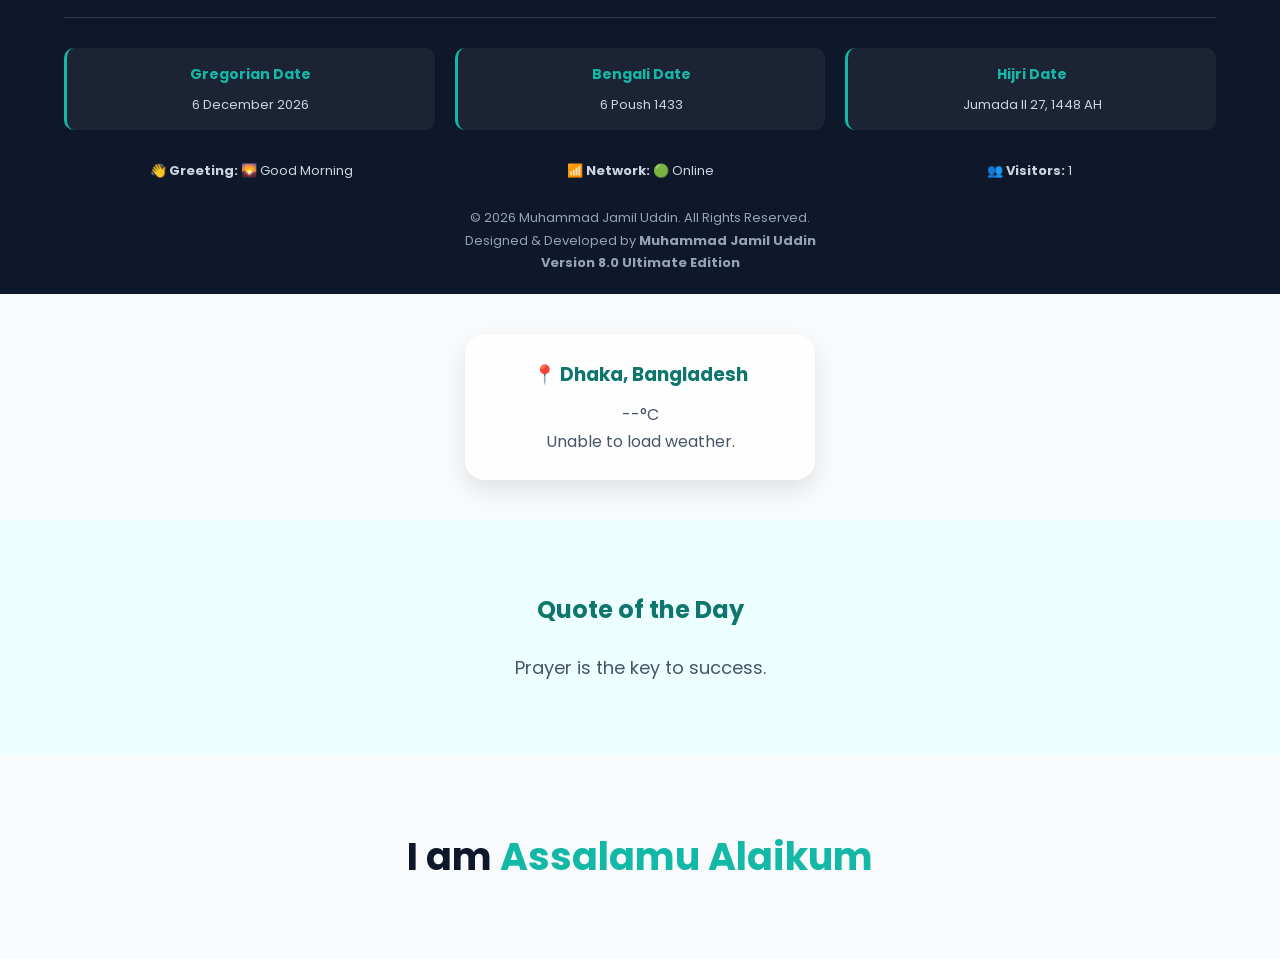
==== commit d7e4d306: "Update index.html" ====
--- a/index.html
+++ b/index.html
@@ -290,12 +290,6 @@
 
 <a href="https://www.epassport.gov.bd/landing" target="_blank">🛂 Passport Application</a>
 
-<a href="https://www.quran.com" target="_blank">📖 Quran.com</a>
-
-<a href="https://www.islamicfinder.org" target="_blank">🕌 Islamic Finder</a>
-
-<a href="https://www.wikipedia.org" target="_blank">📝 Wikipedia</a>
-
 </div>
 
 </div>
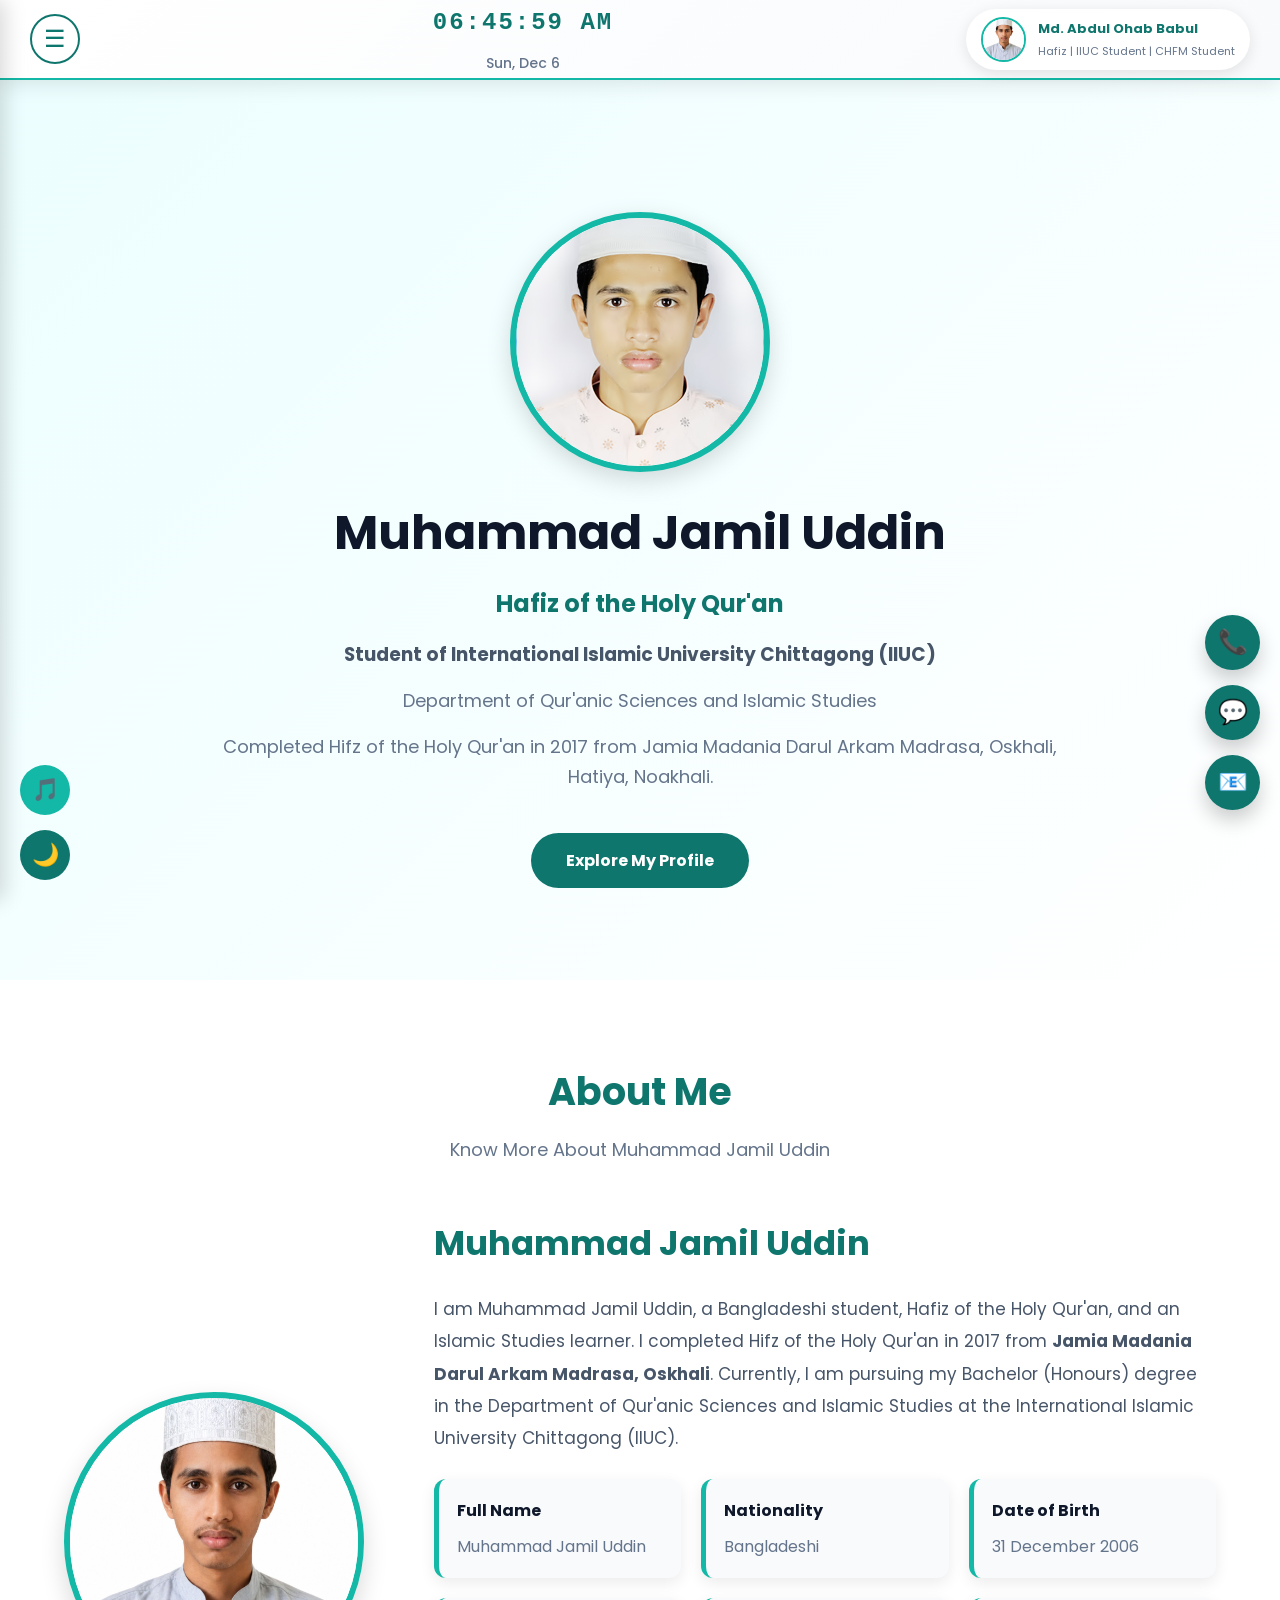
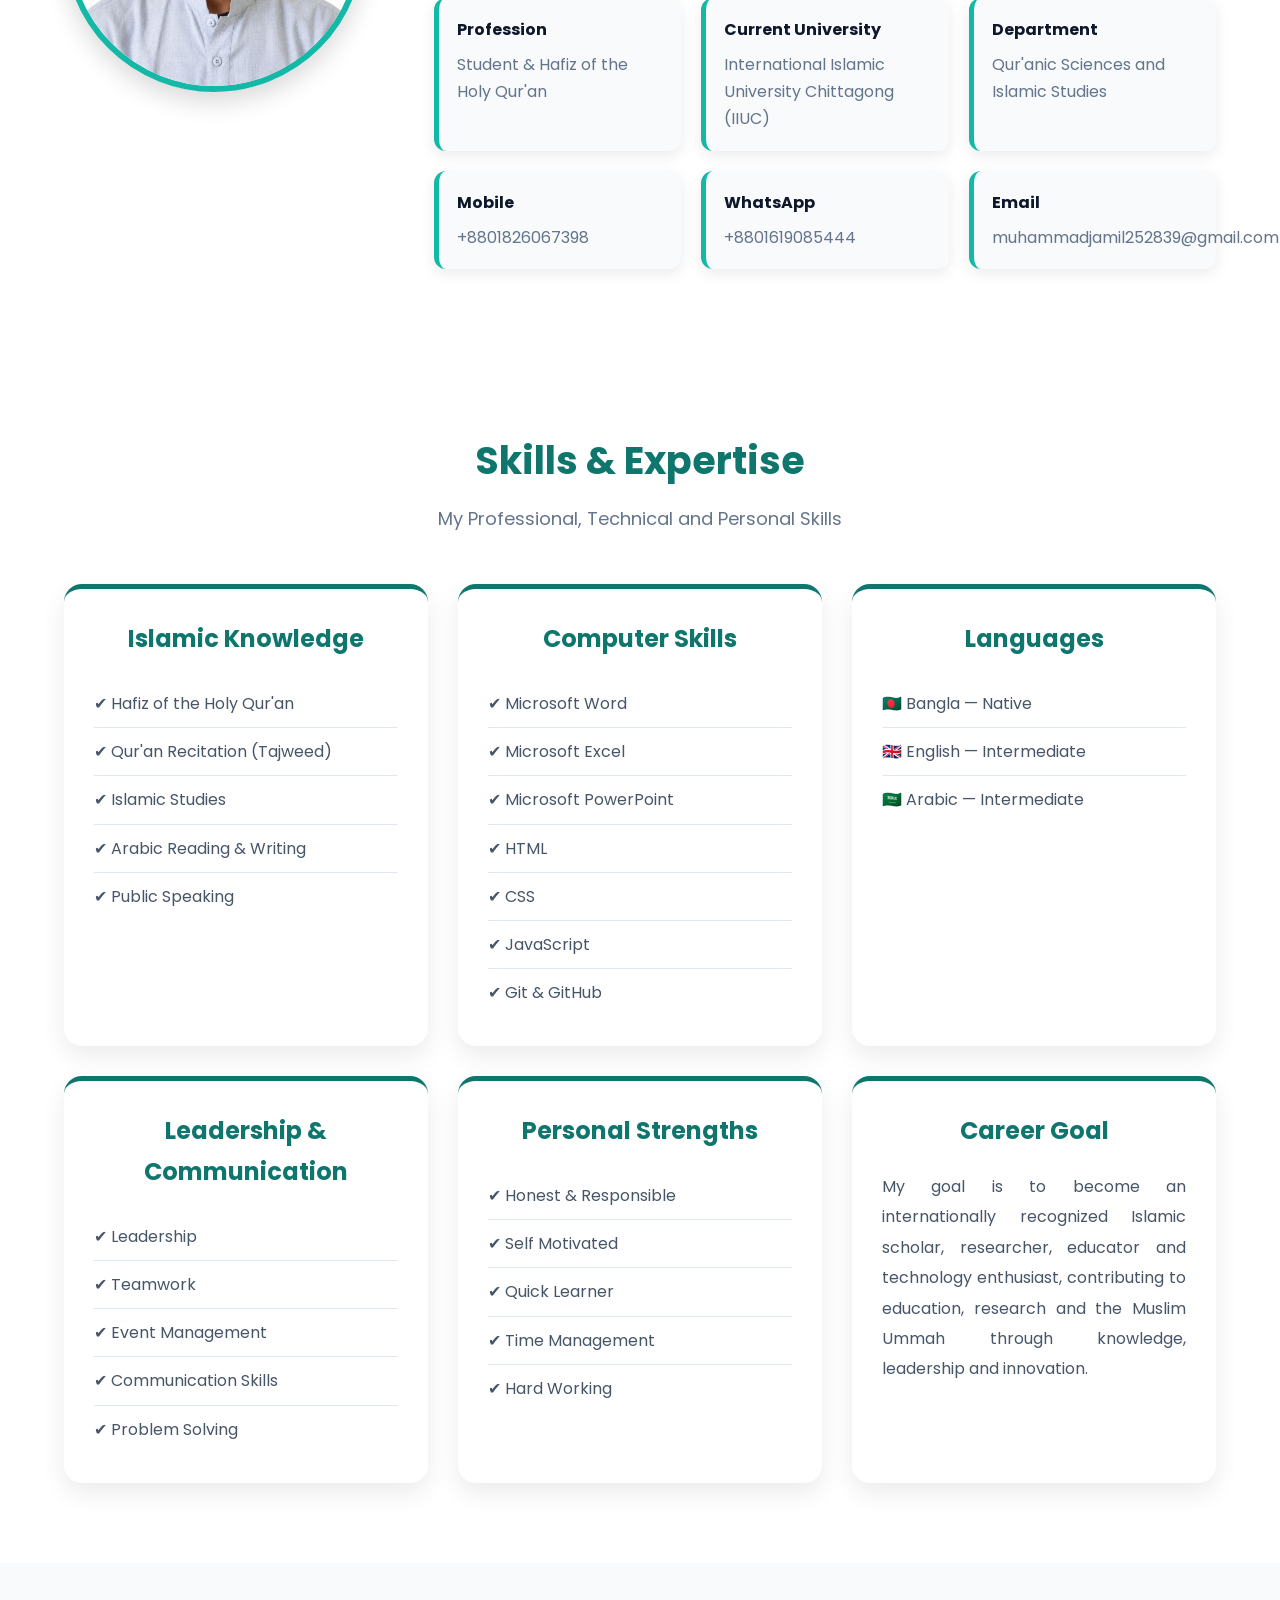
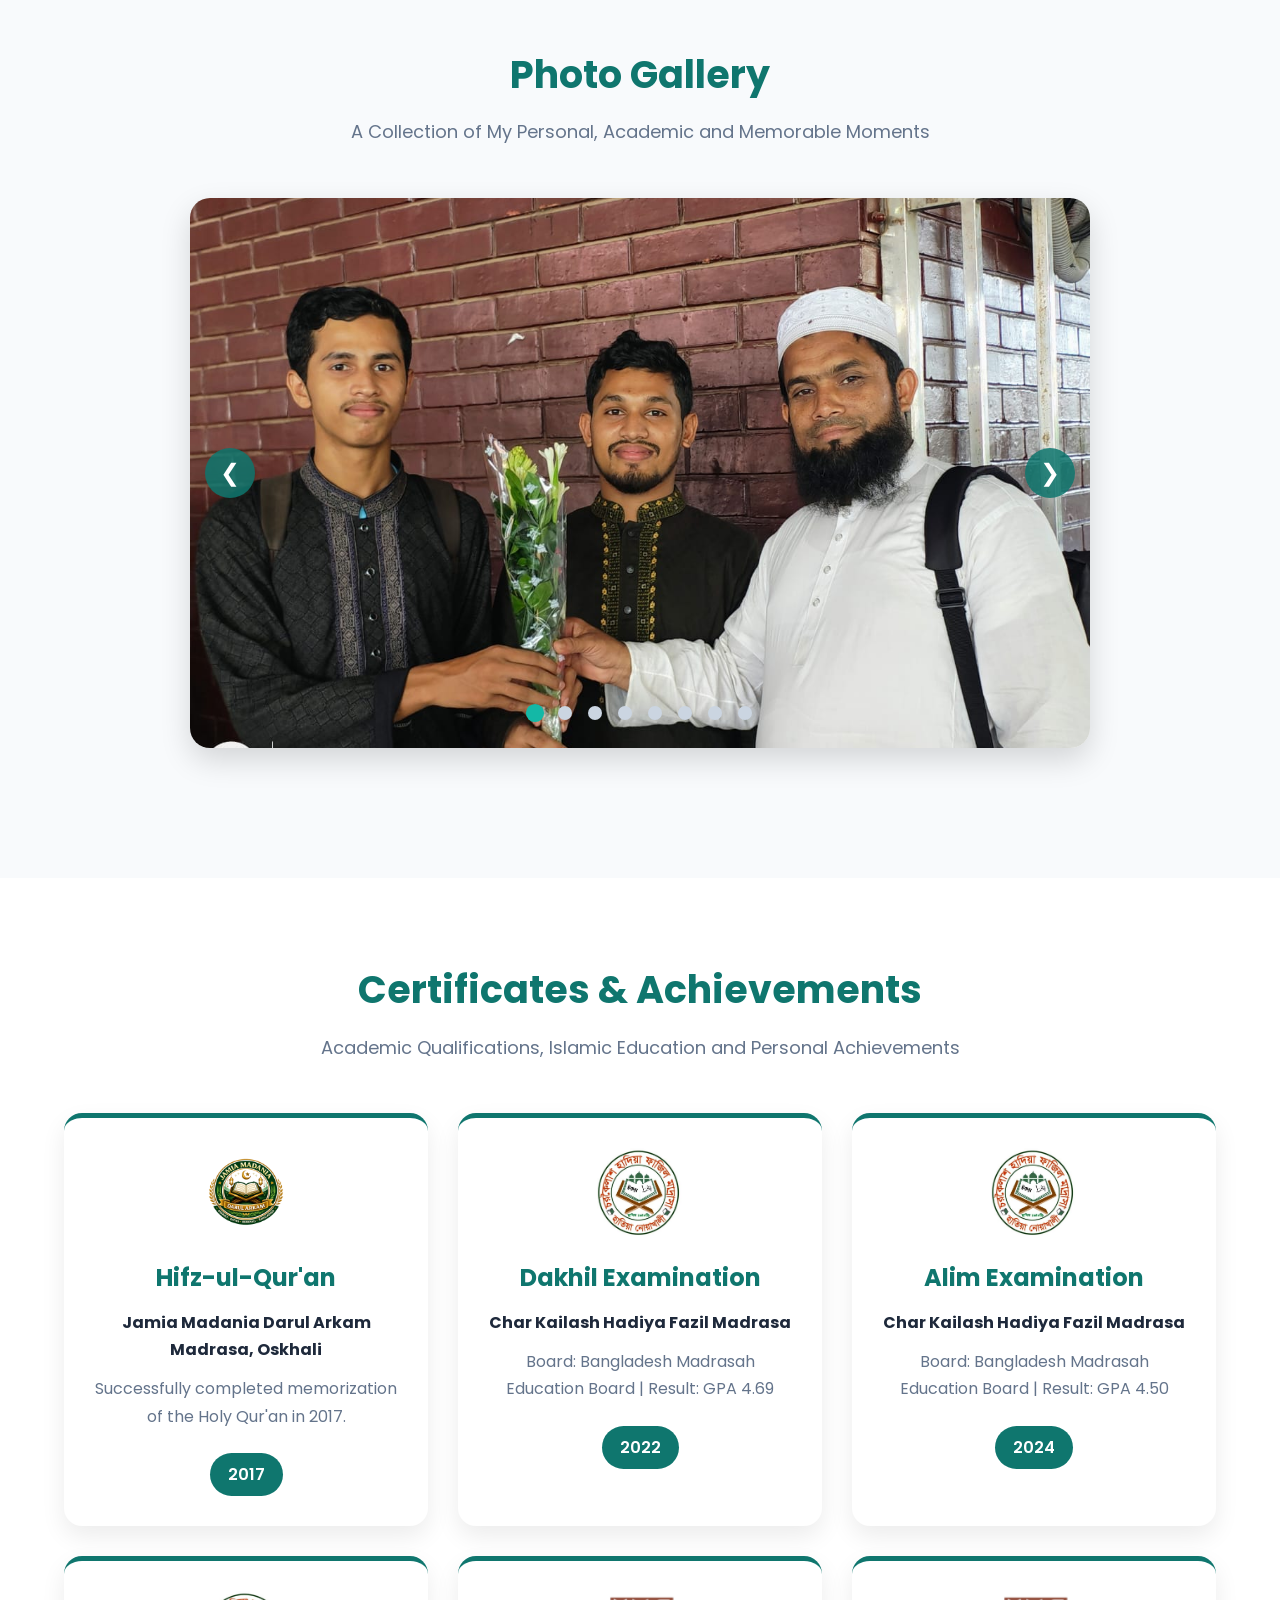
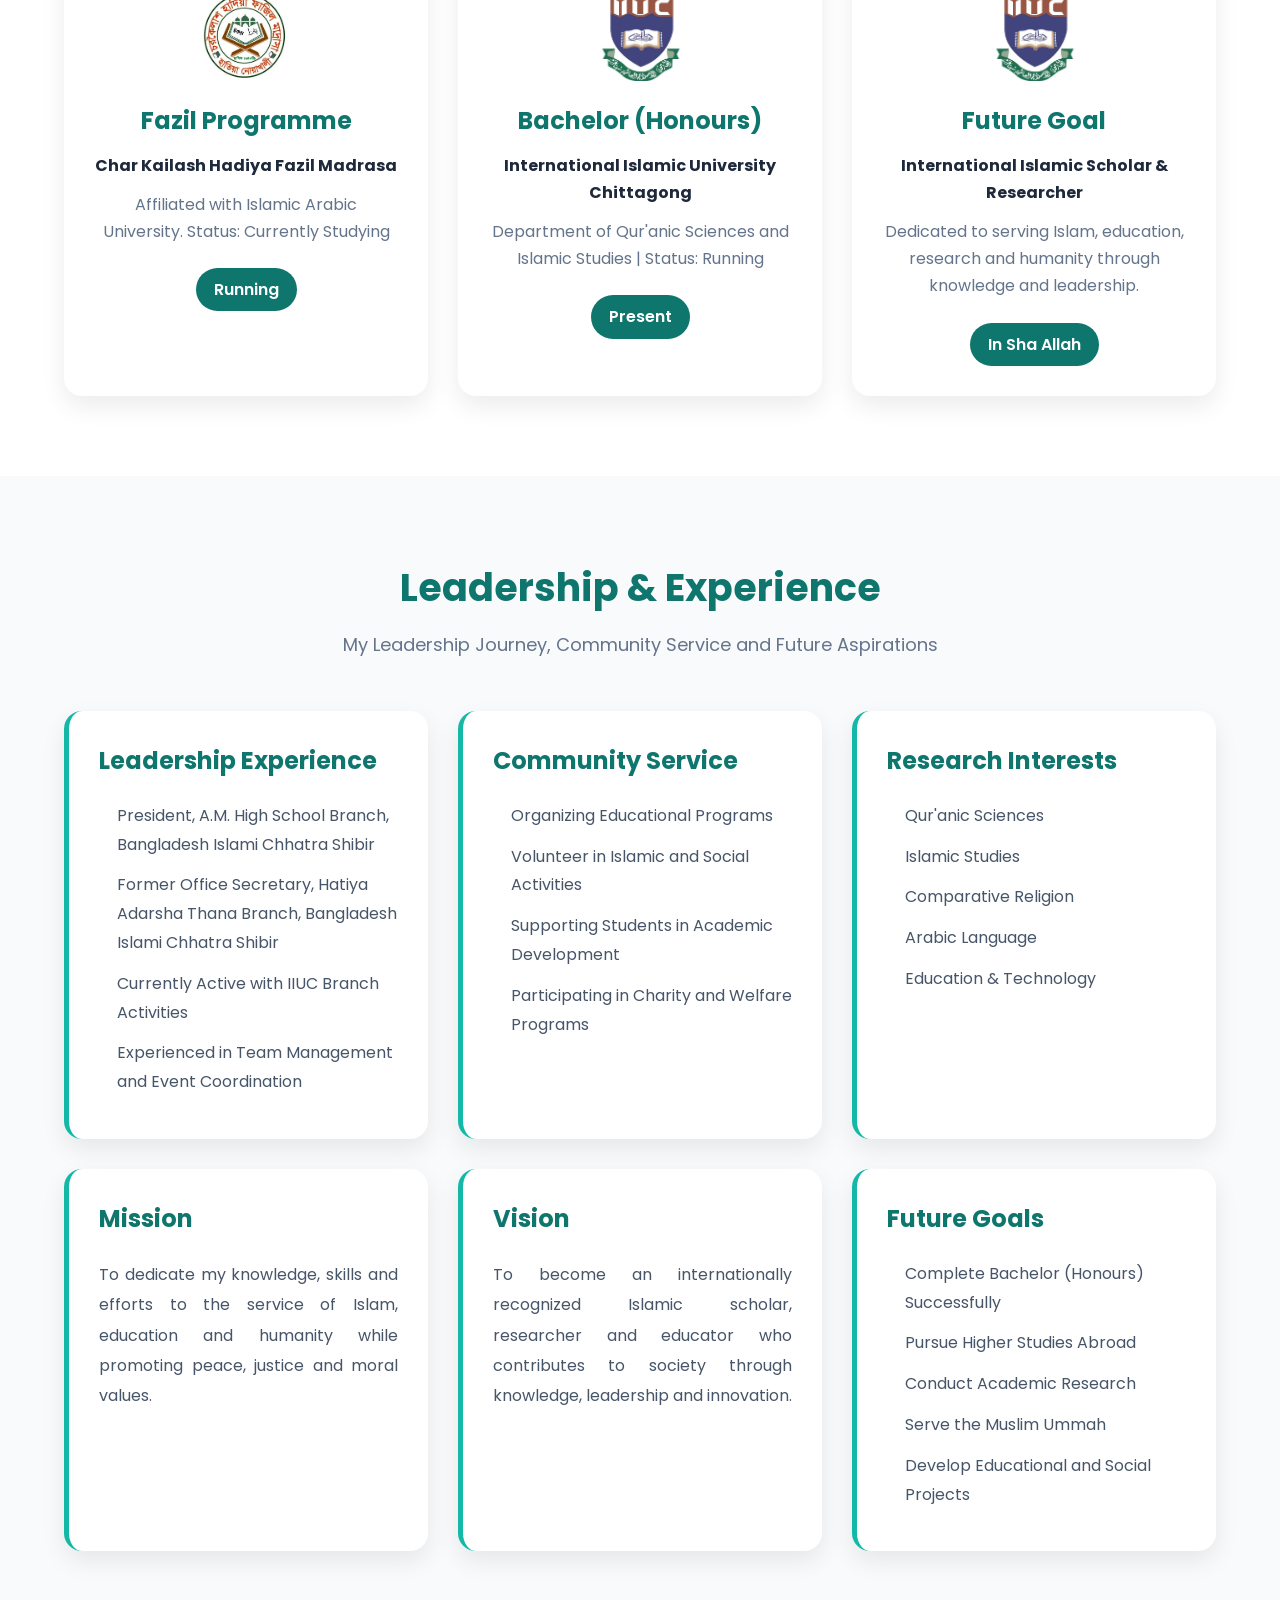
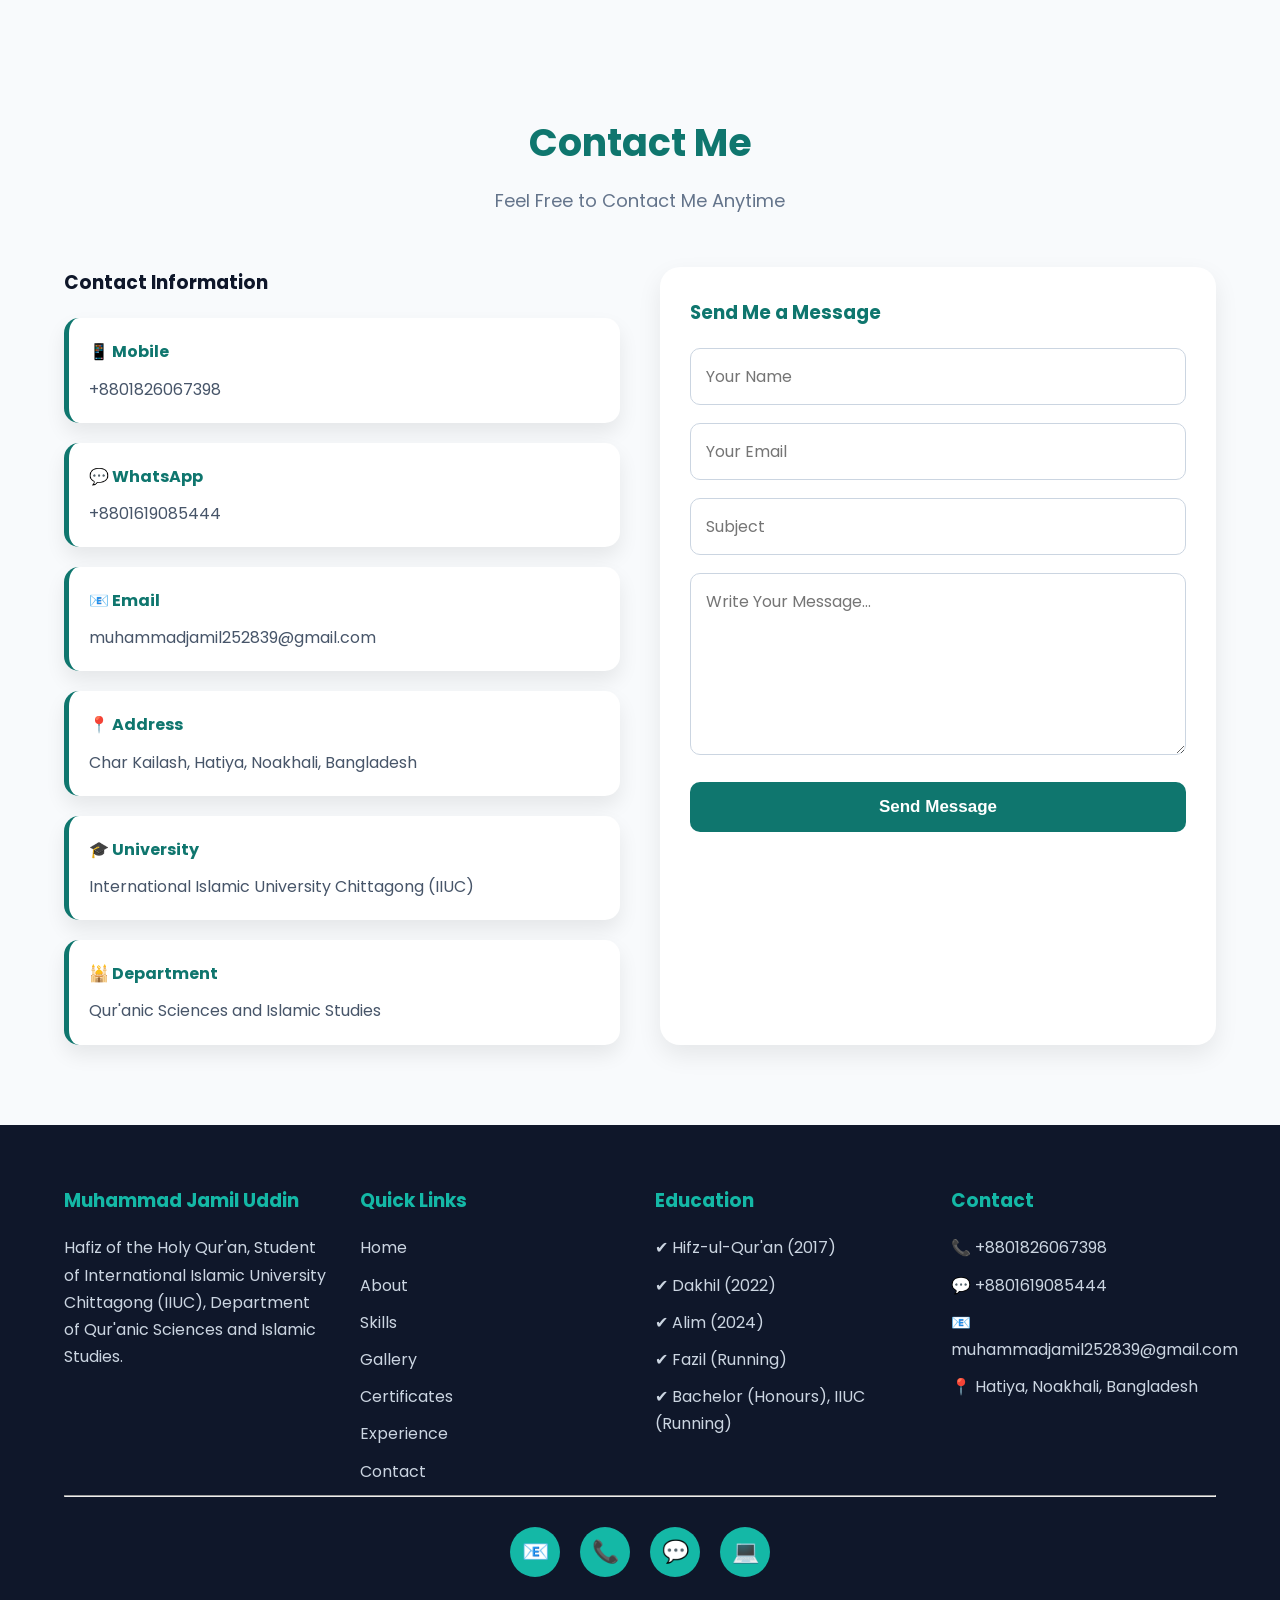
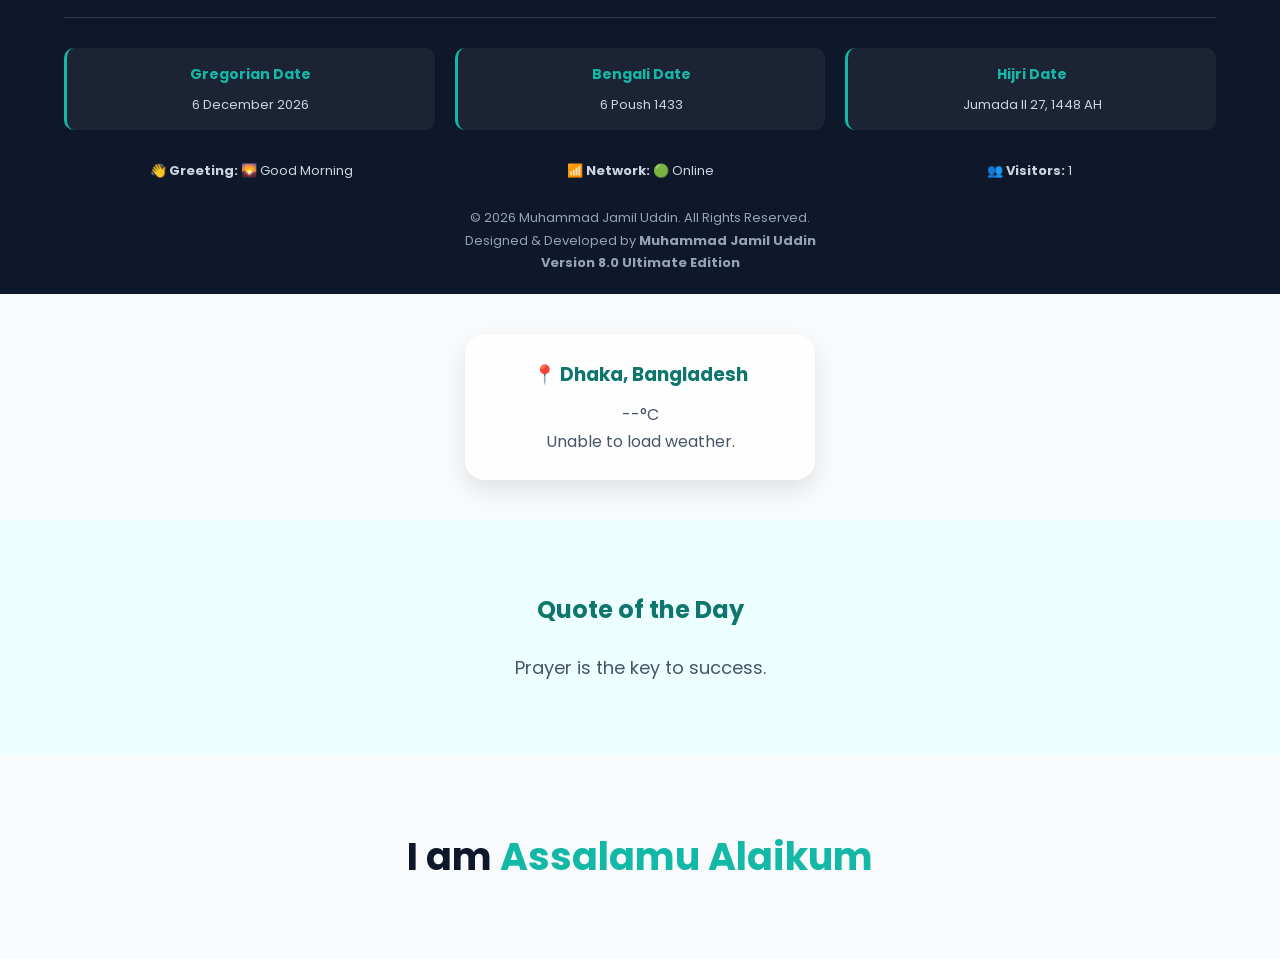
==== commit af5c1663: "Update index.html" ====
--- a/index.html
+++ b/index.html
@@ -78,7 +78,7 @@
 
 <div class="header-profile-info">
 
-<h4>Muhammad Jamil Uddin</h4>
+<h4>Md. Abdul Ohab Babul </h4>
 
 <p>Hafiz | IIUC Student | CHFM Student</p>
 
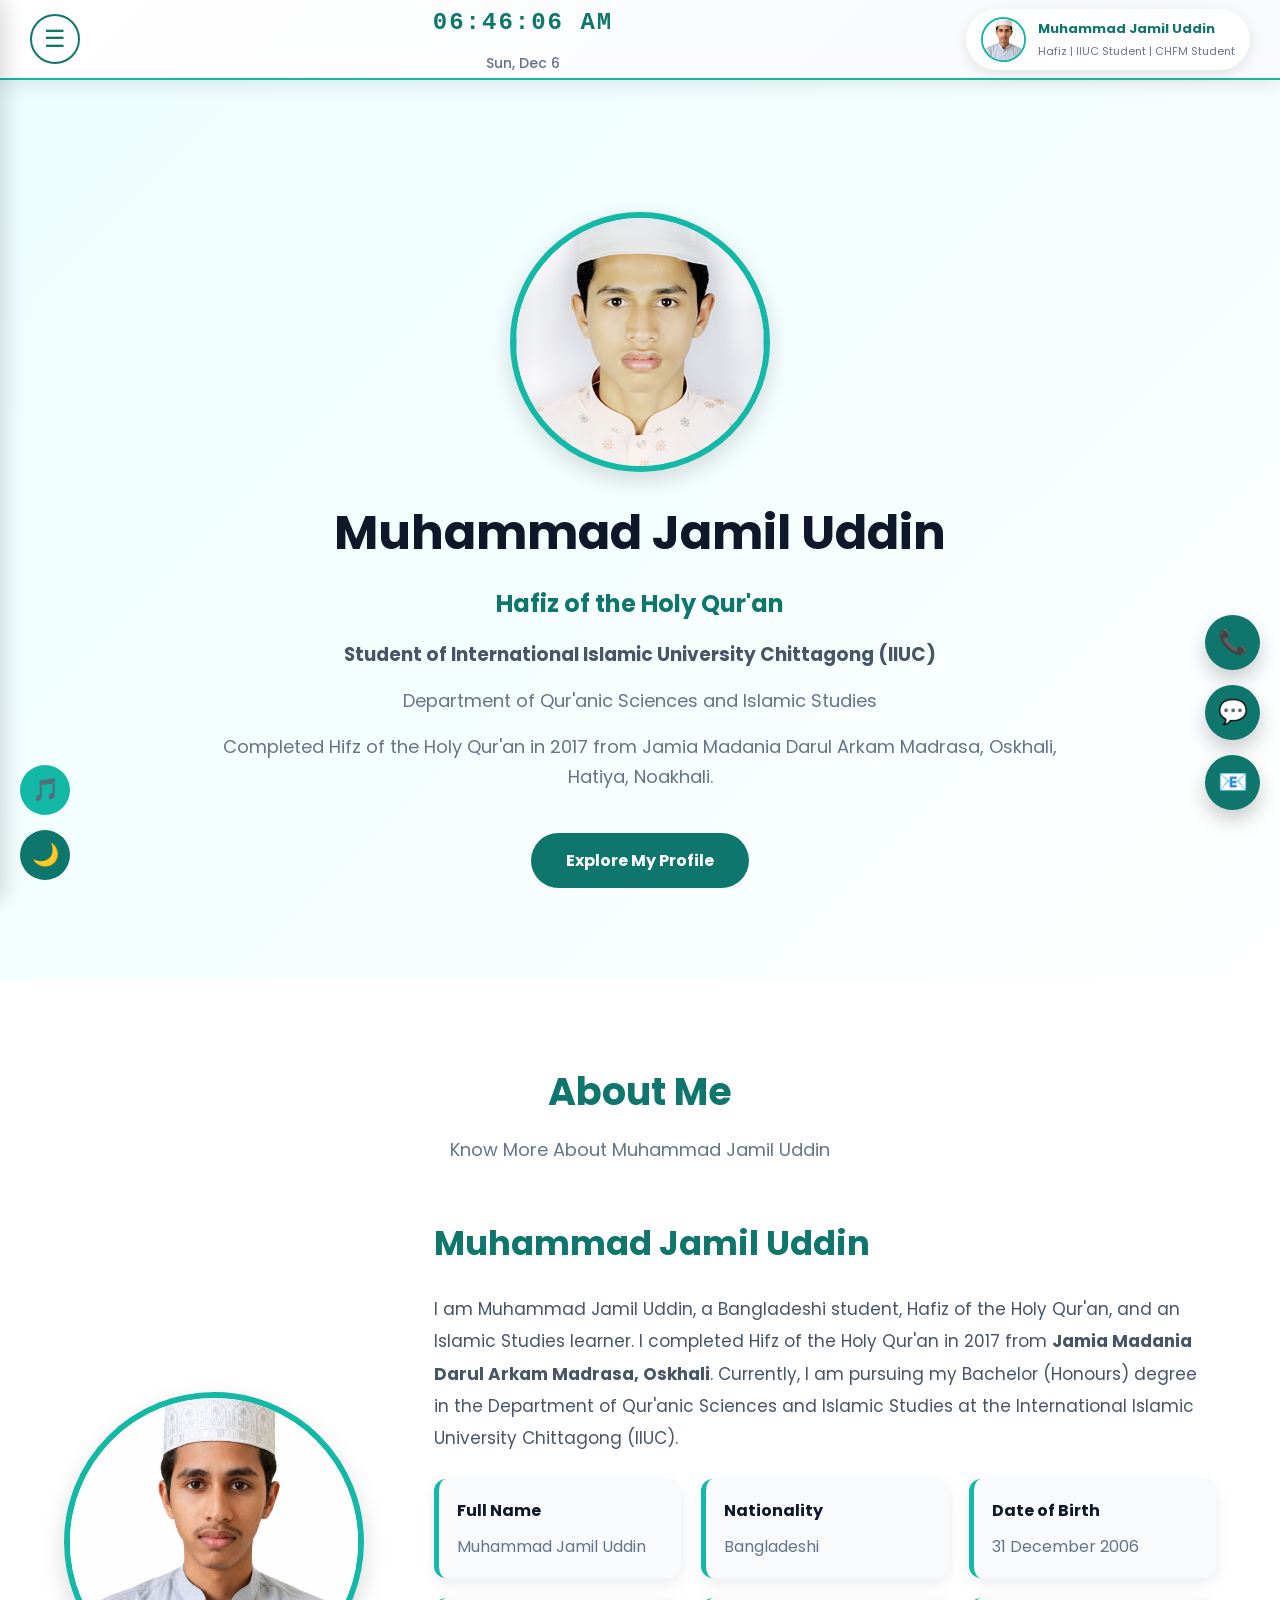
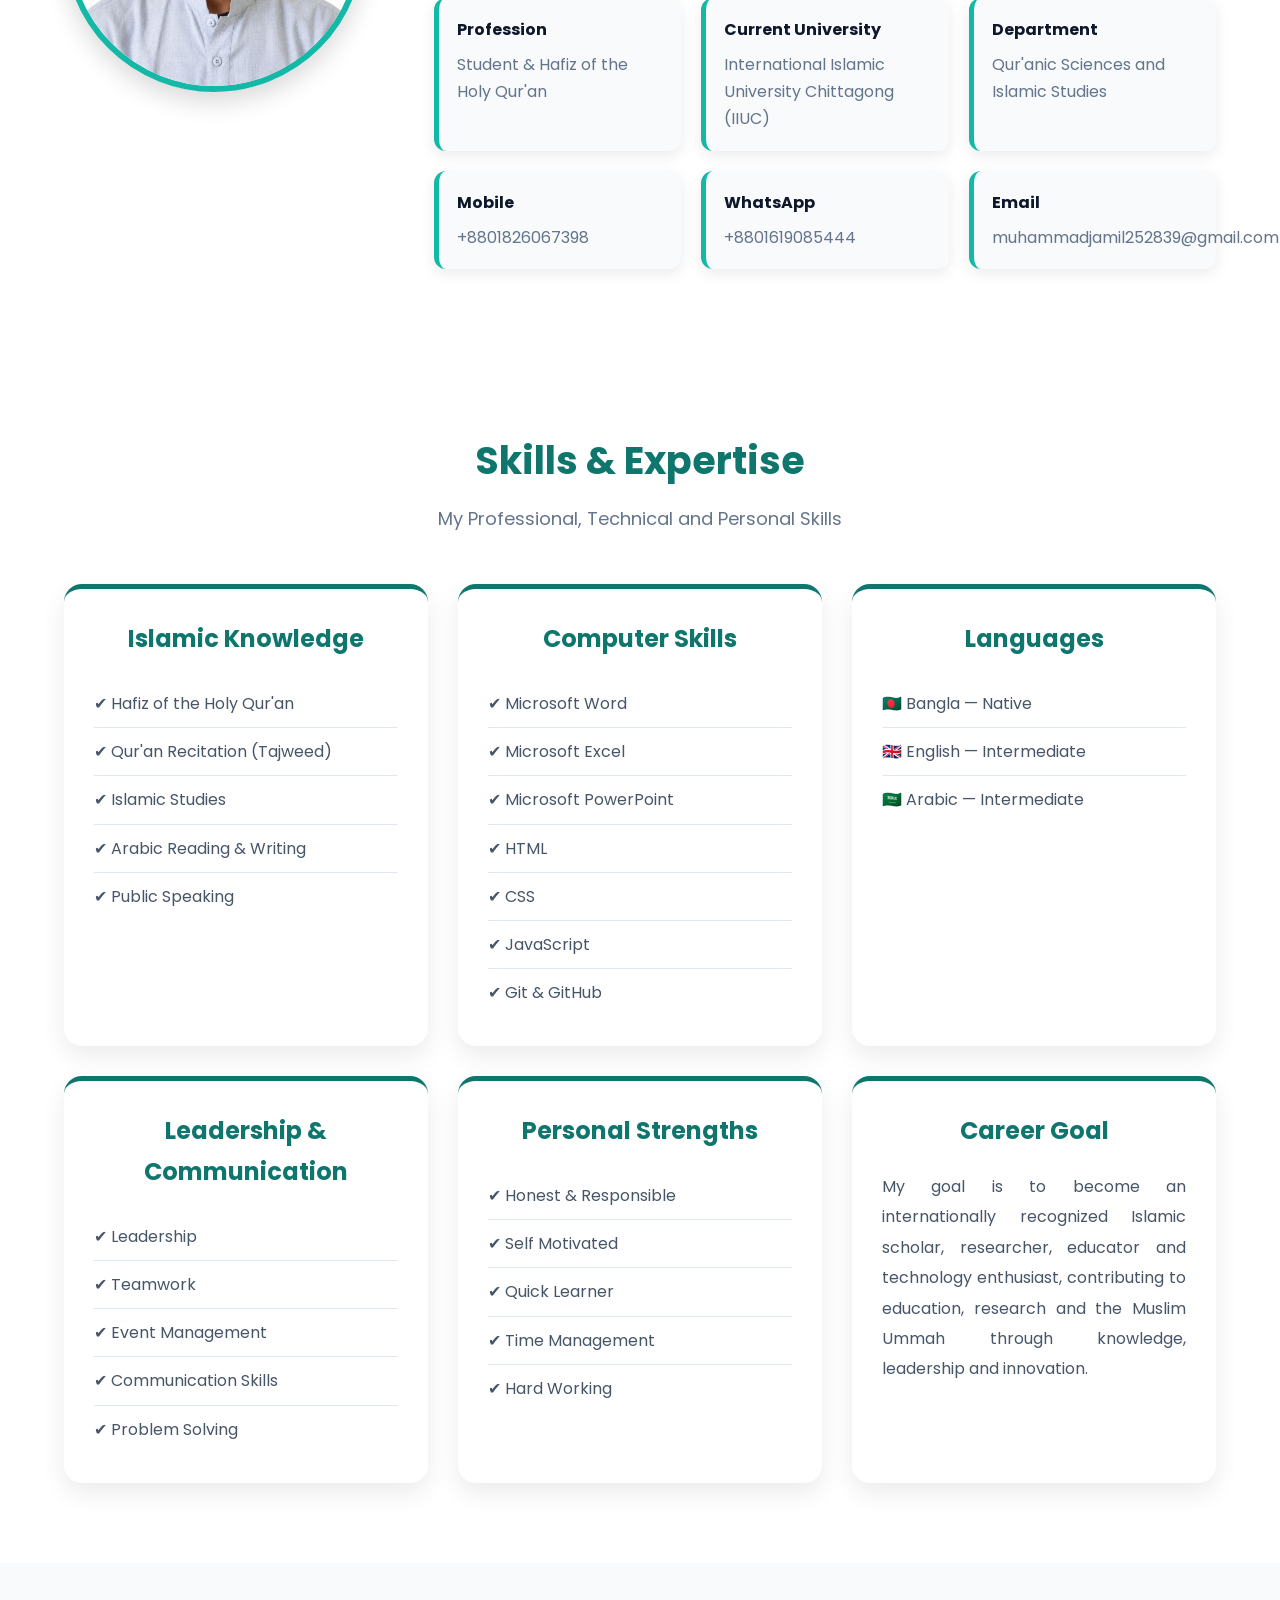
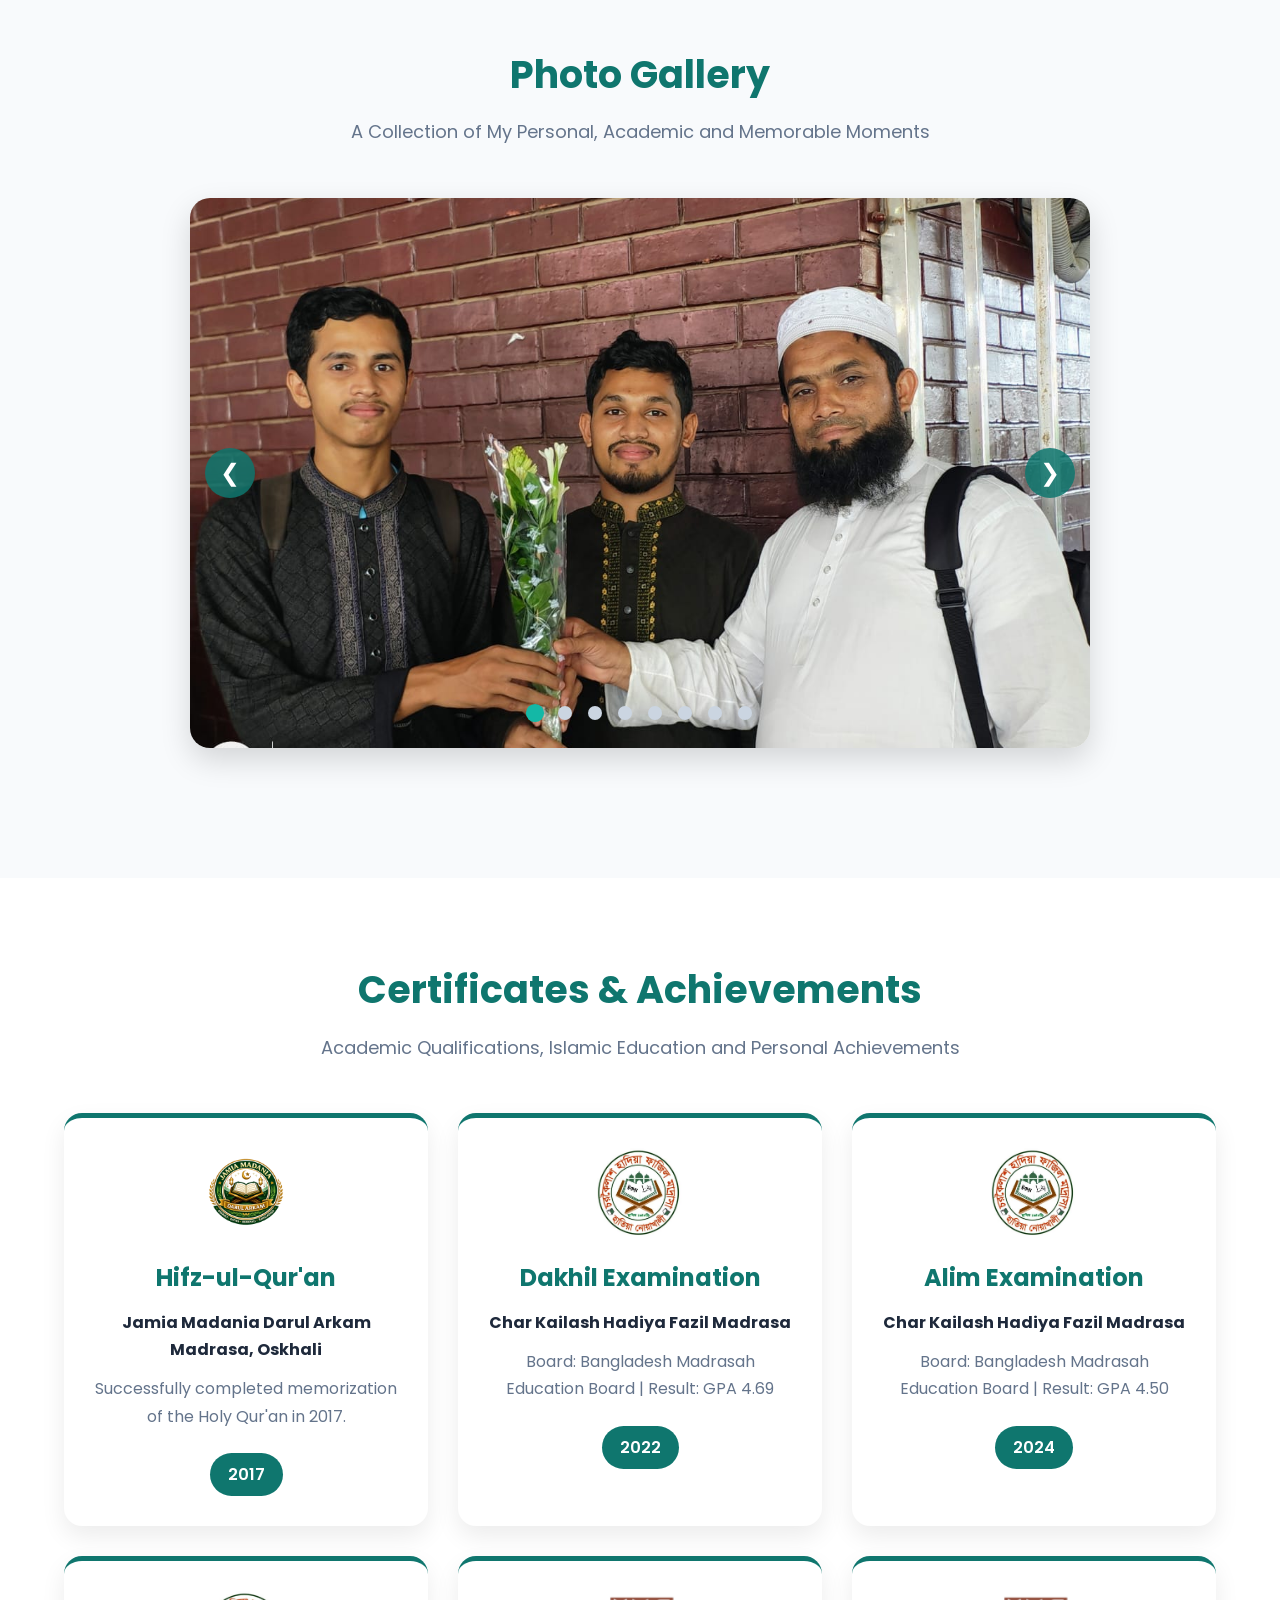
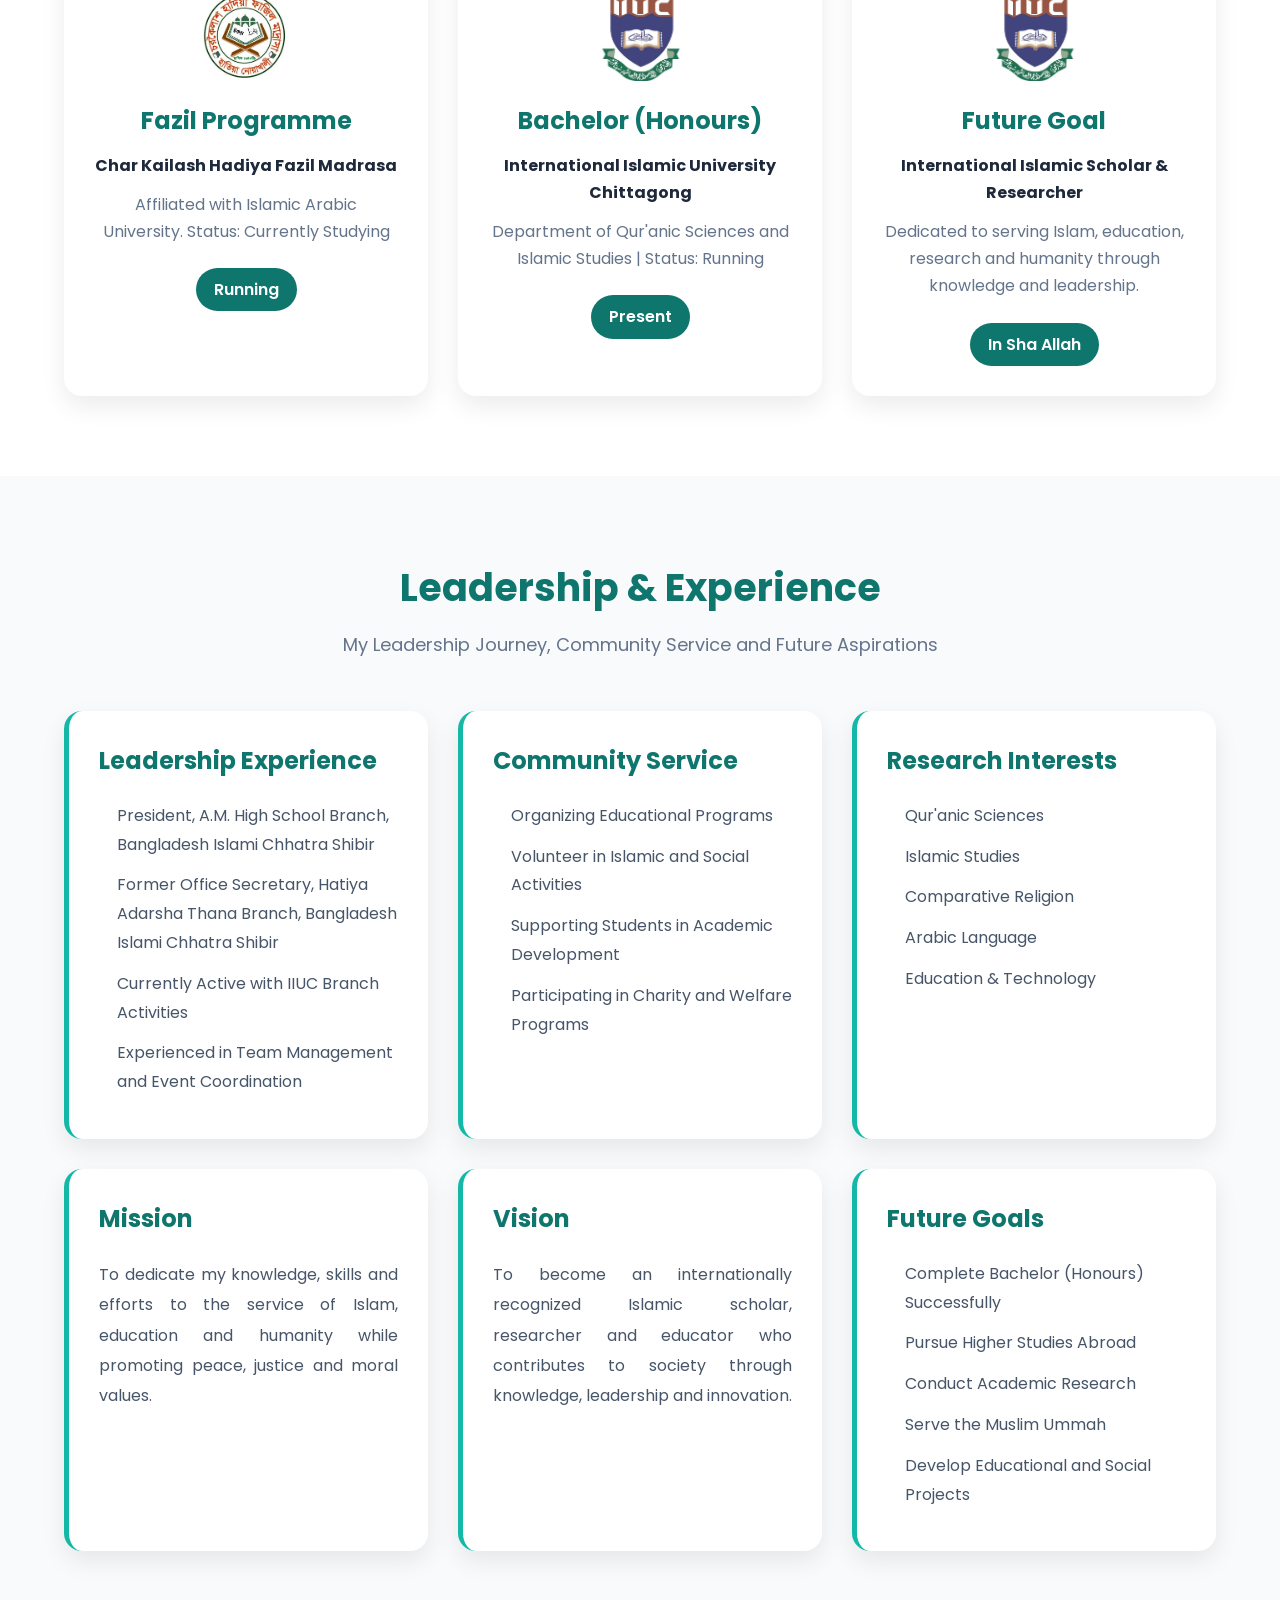
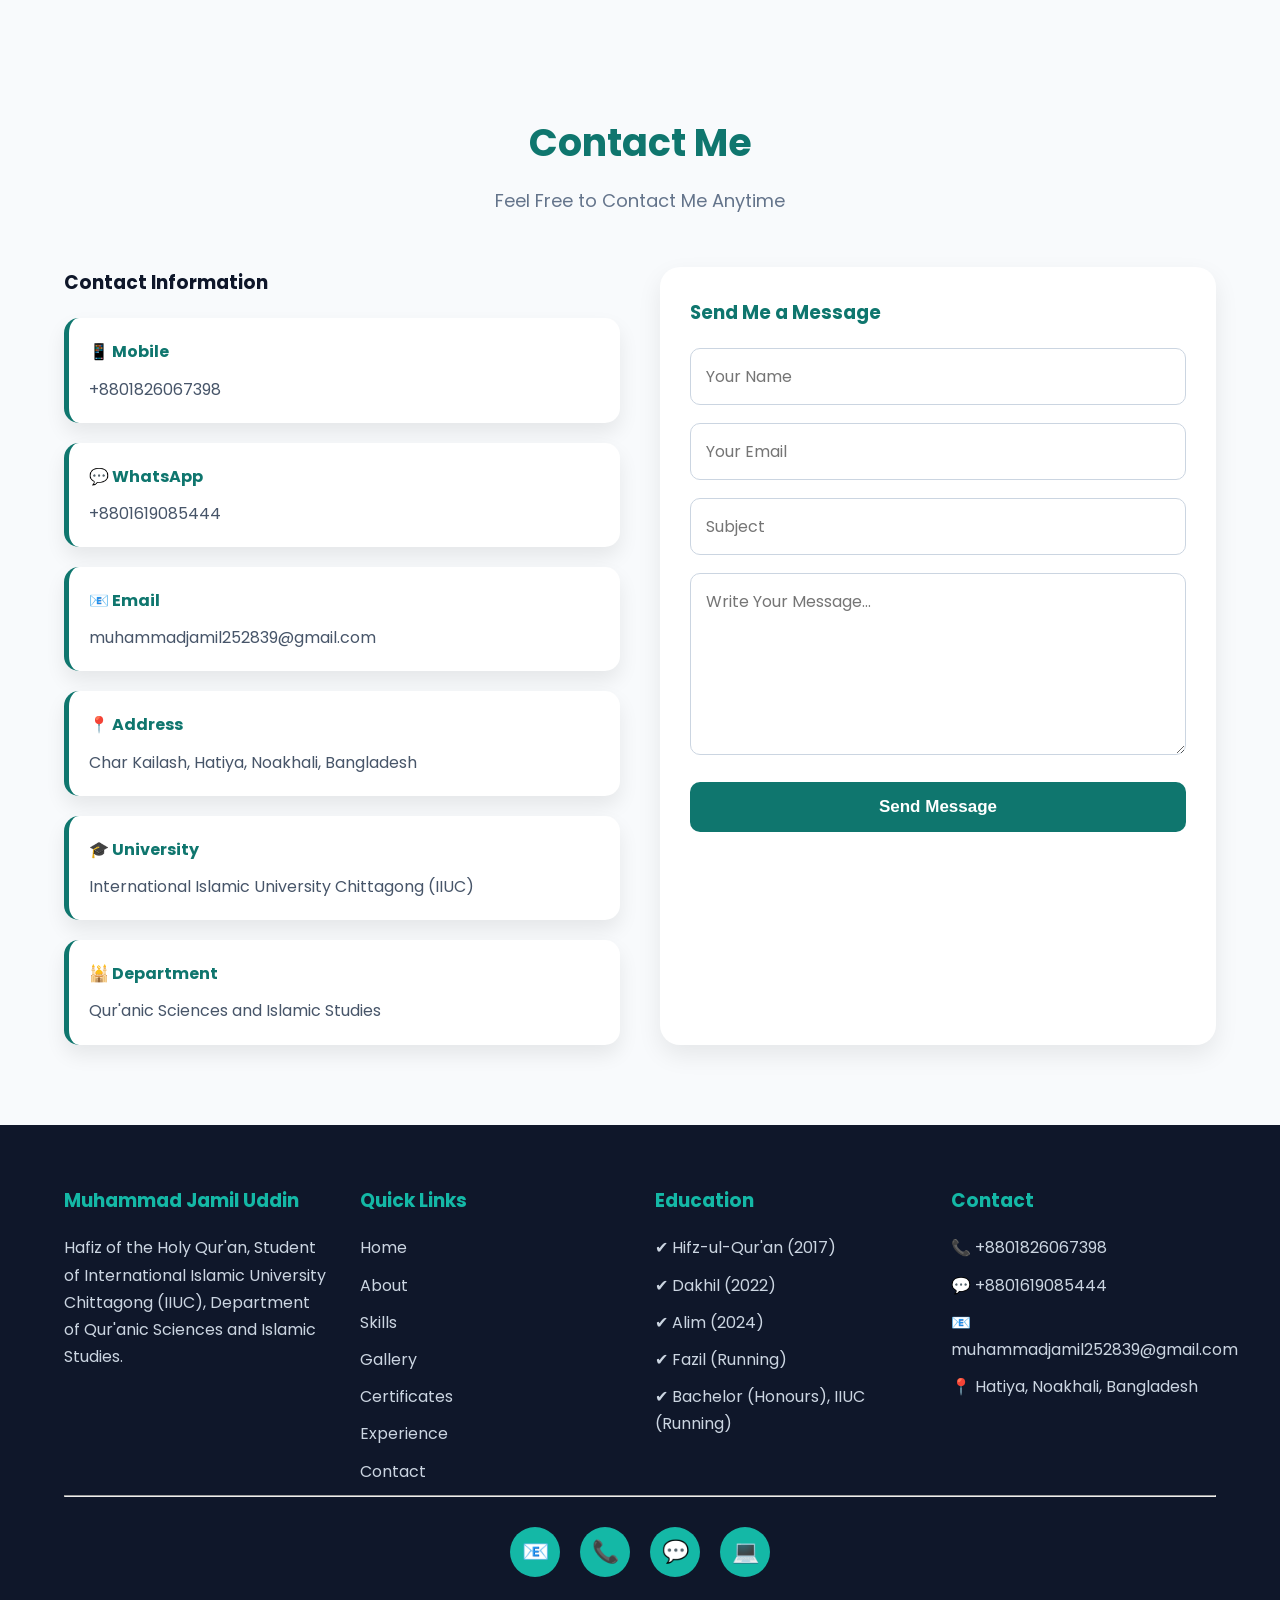
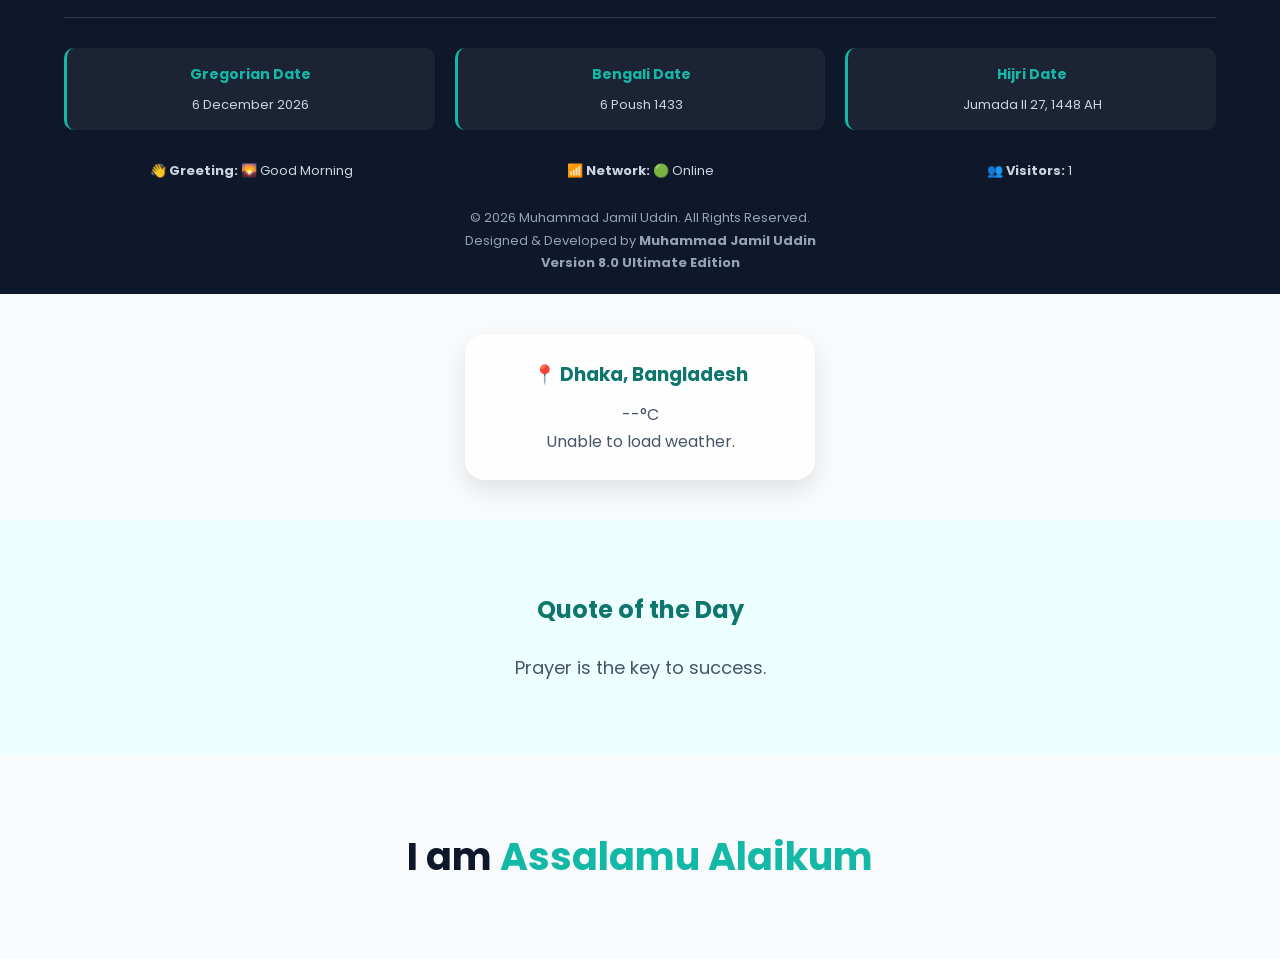
==== commit 3599bc66: "Update index.html" ====
--- a/index.html
+++ b/index.html
@@ -78,7 +78,7 @@
 
 <div class="header-profile-info">
 
-<h4>Md. Abdul Ohab Babul </h4>
+ <h4>Muhammad Jamil Uddin</h4>
 
 <p>Hafiz | IIUC Student | CHFM Student</p>
 
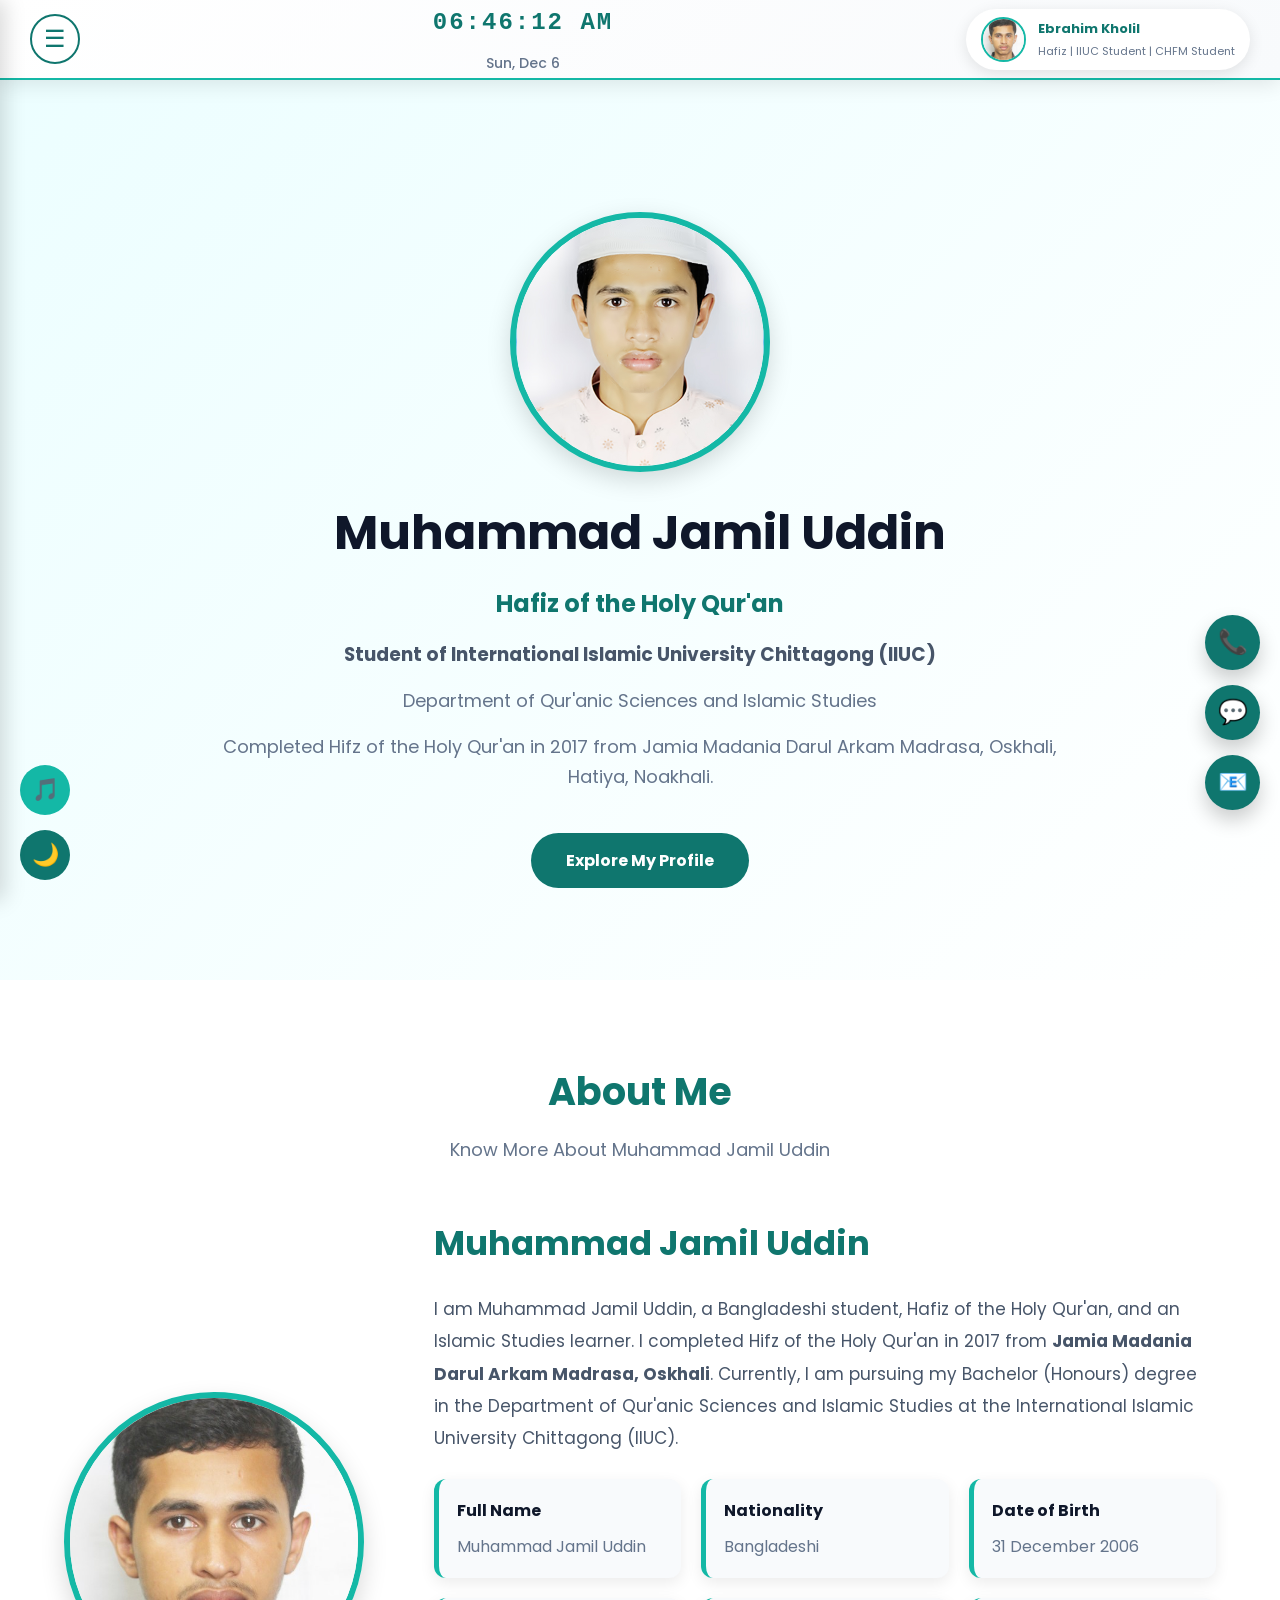
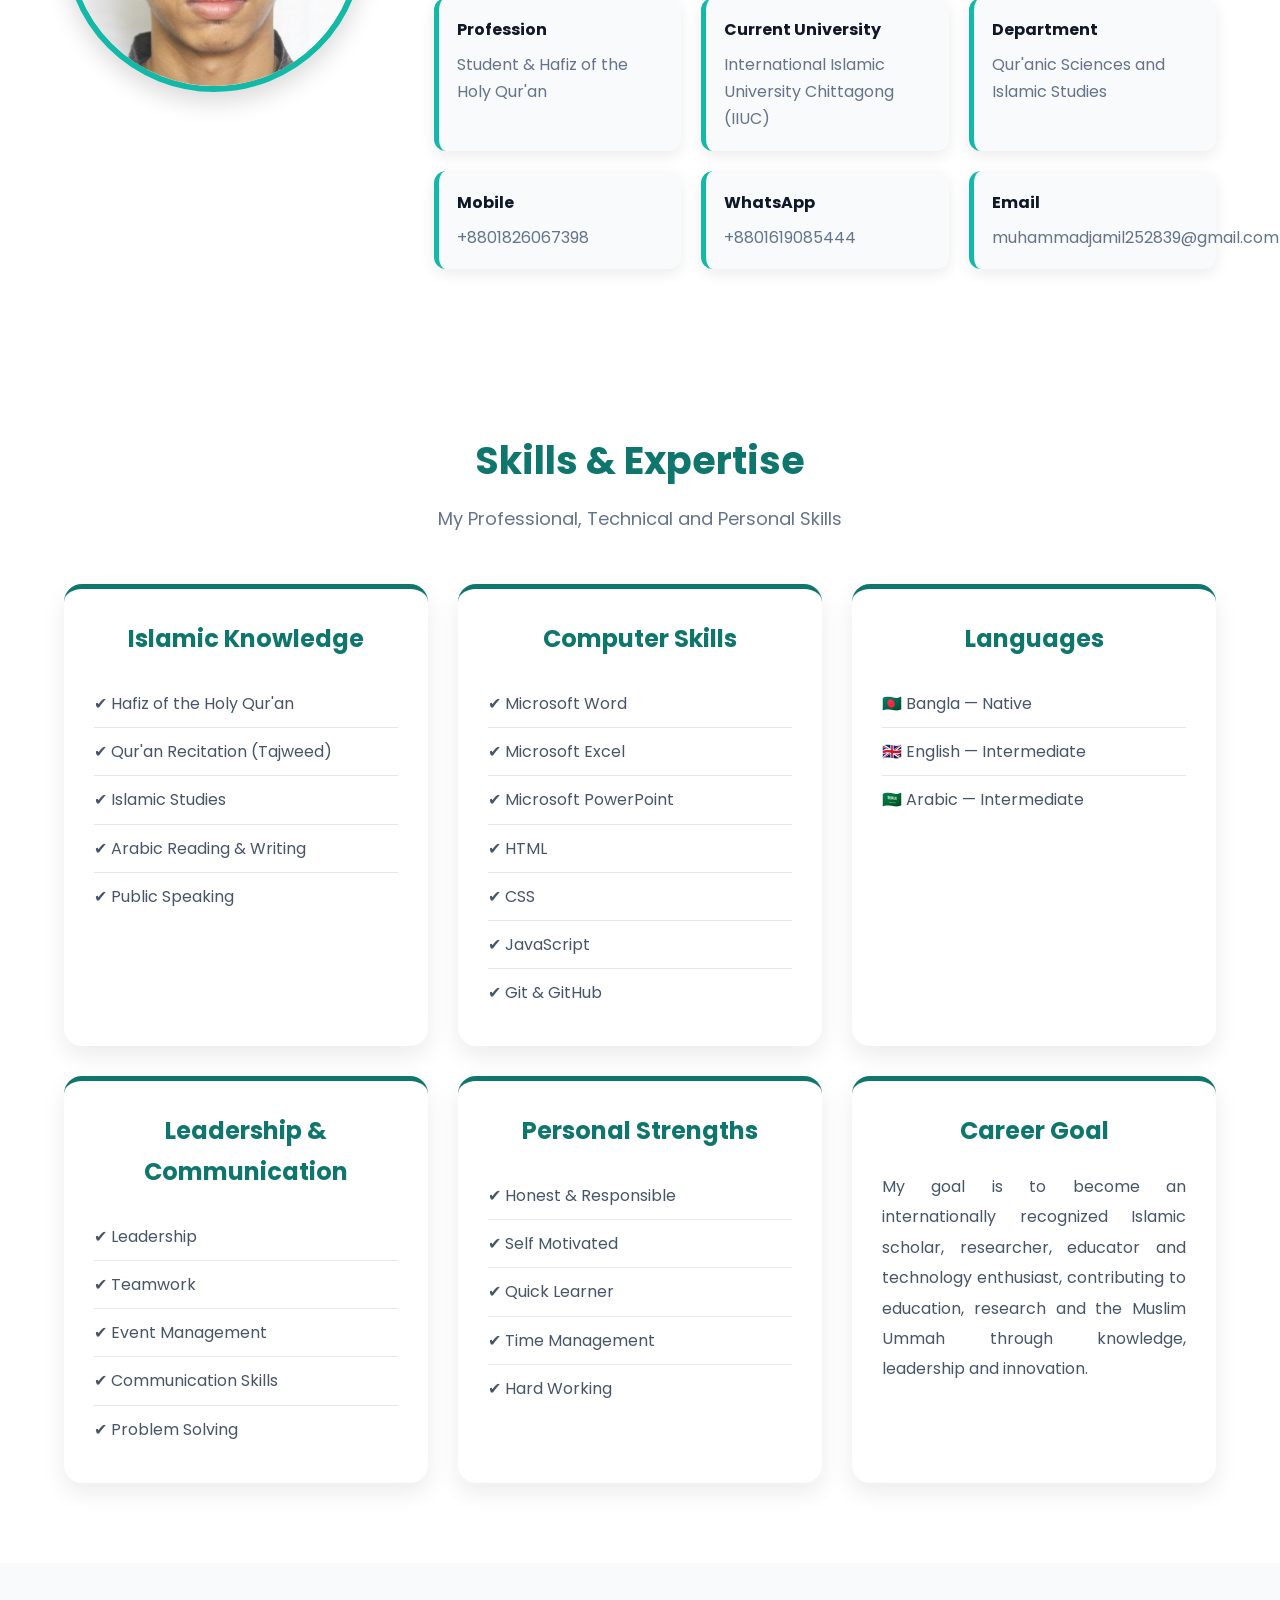
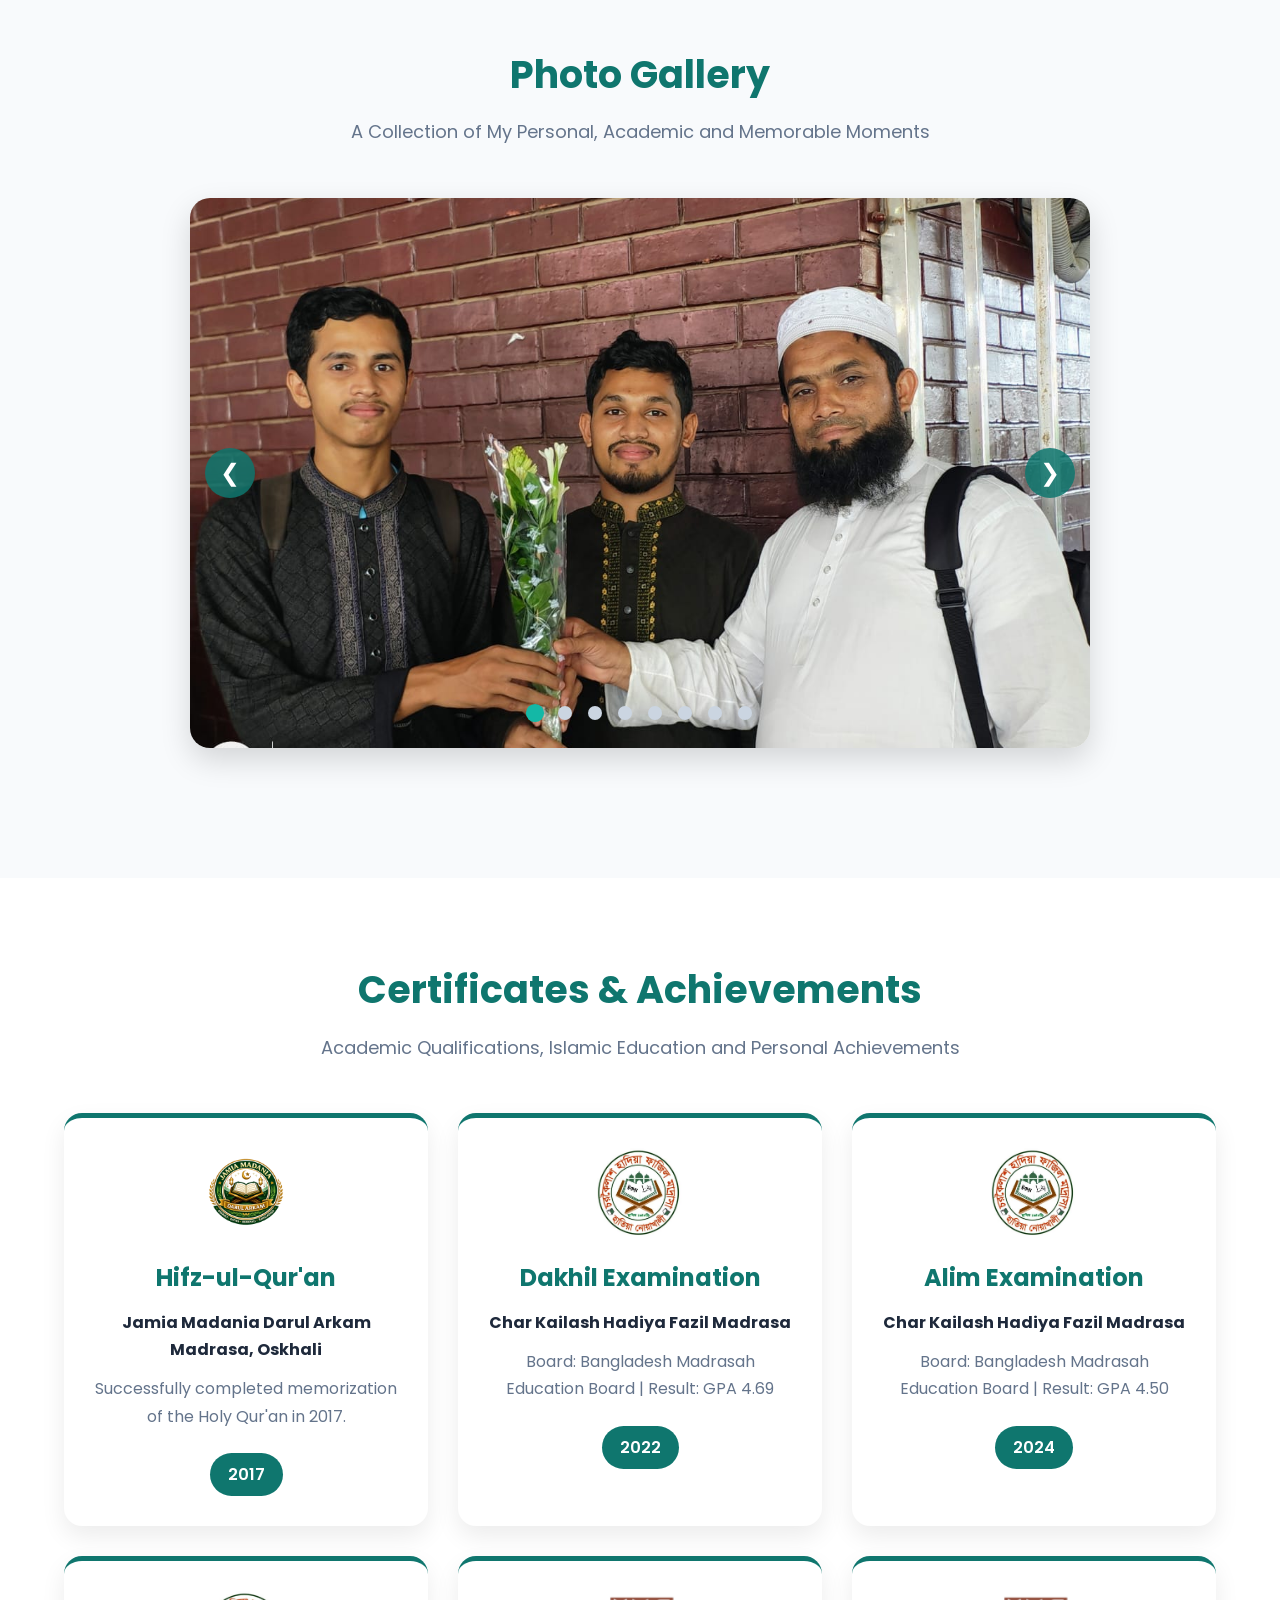
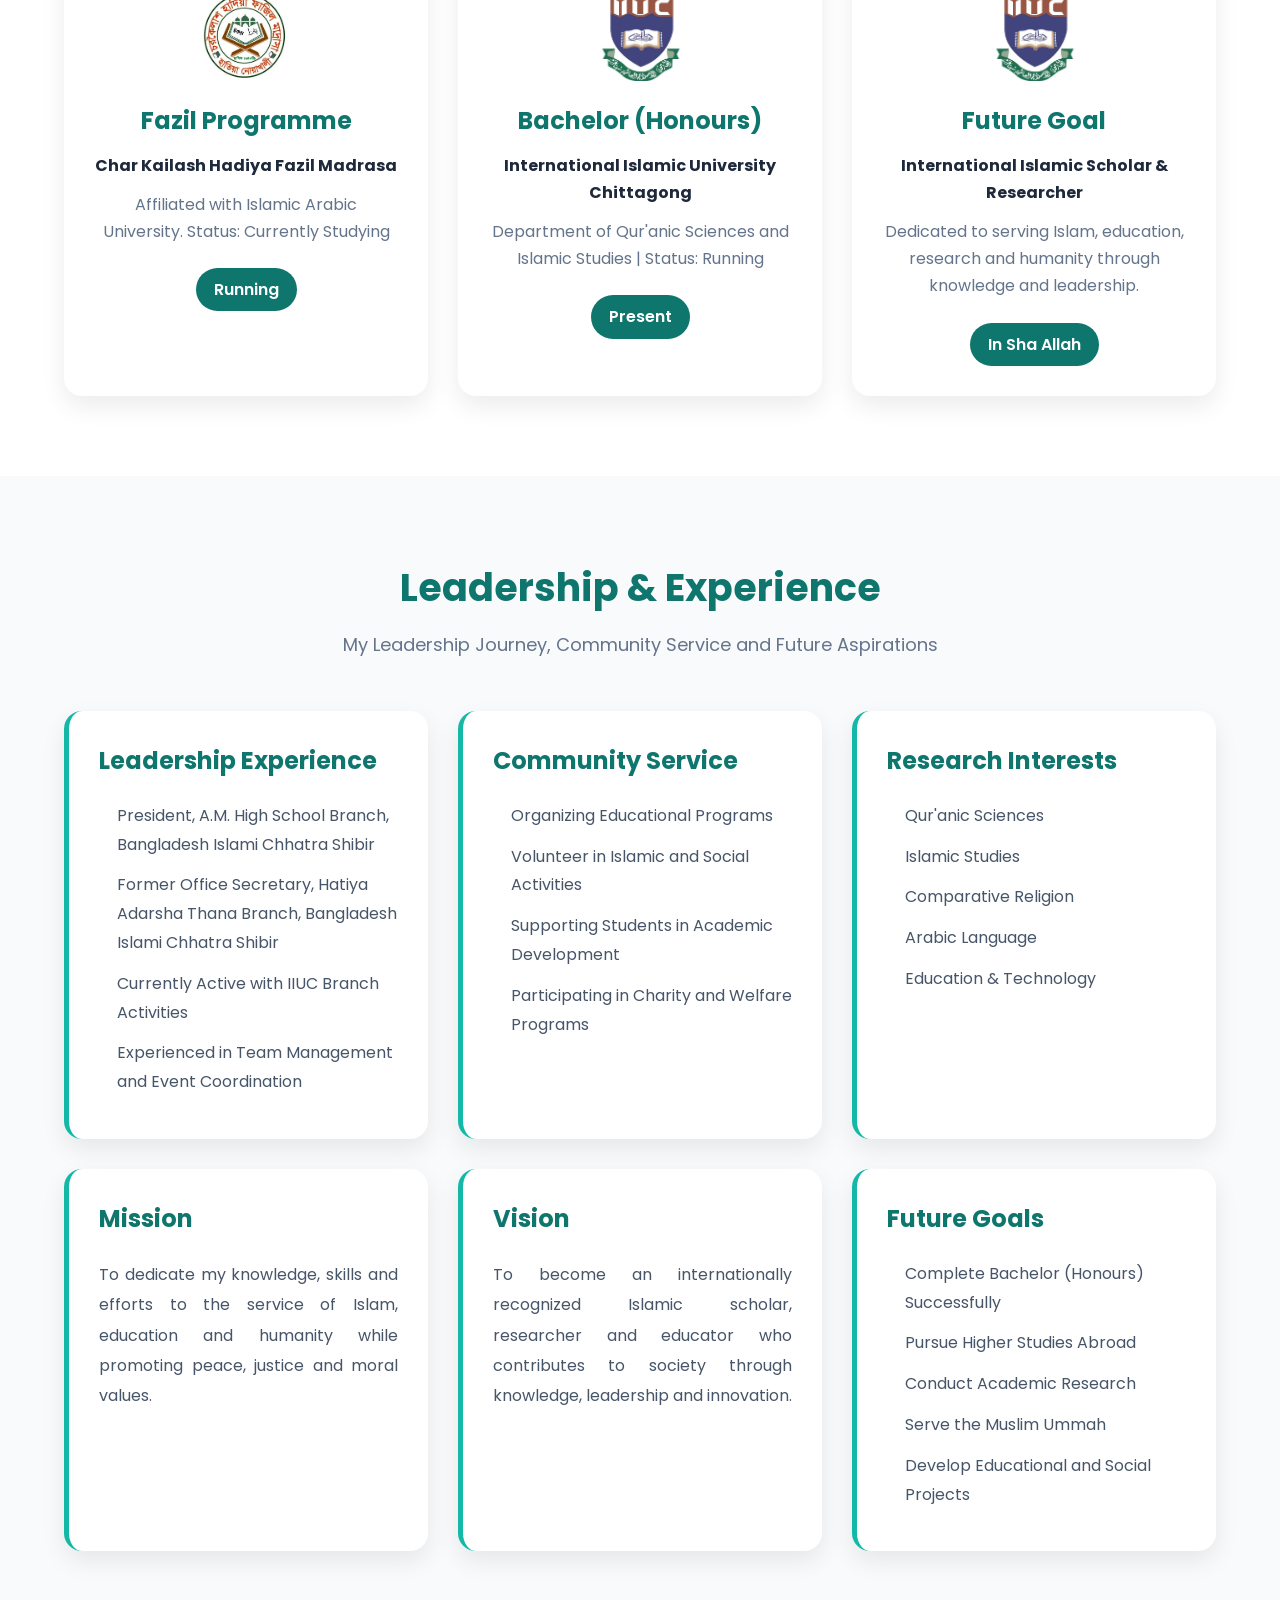
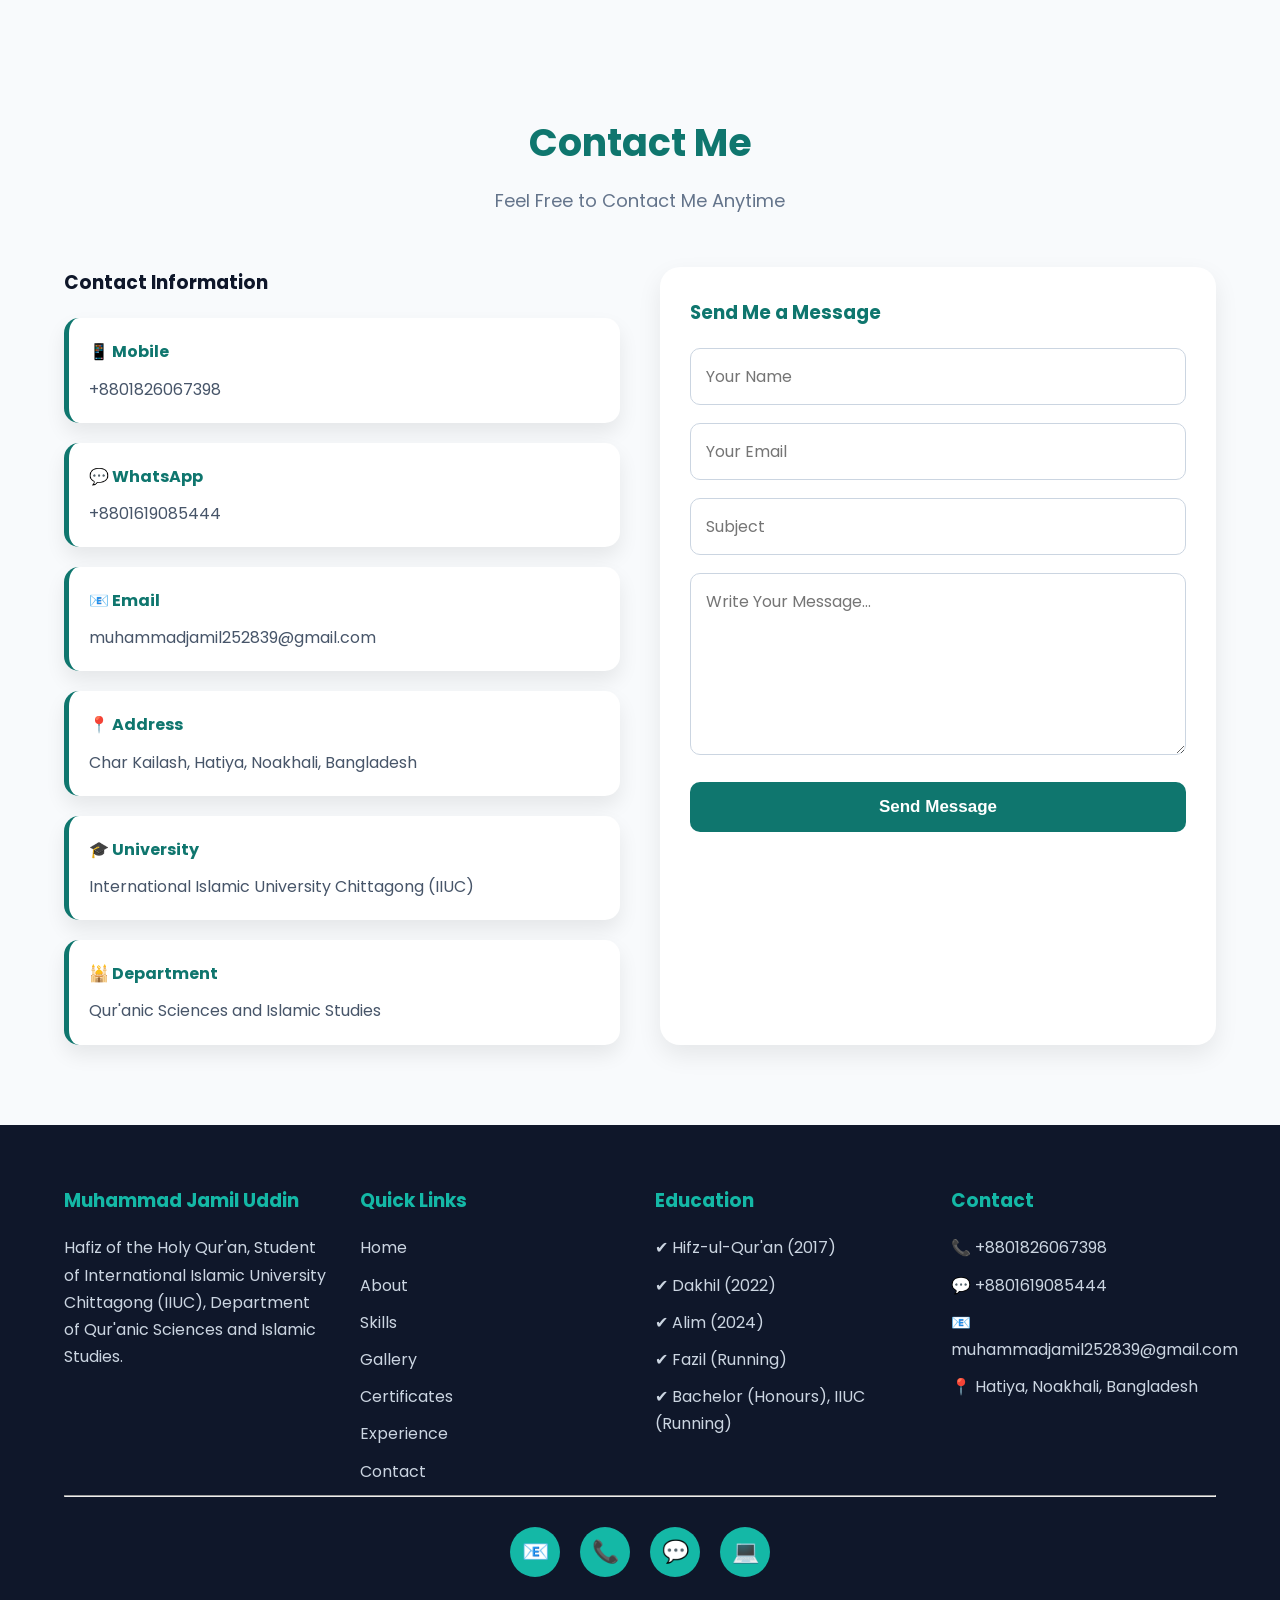
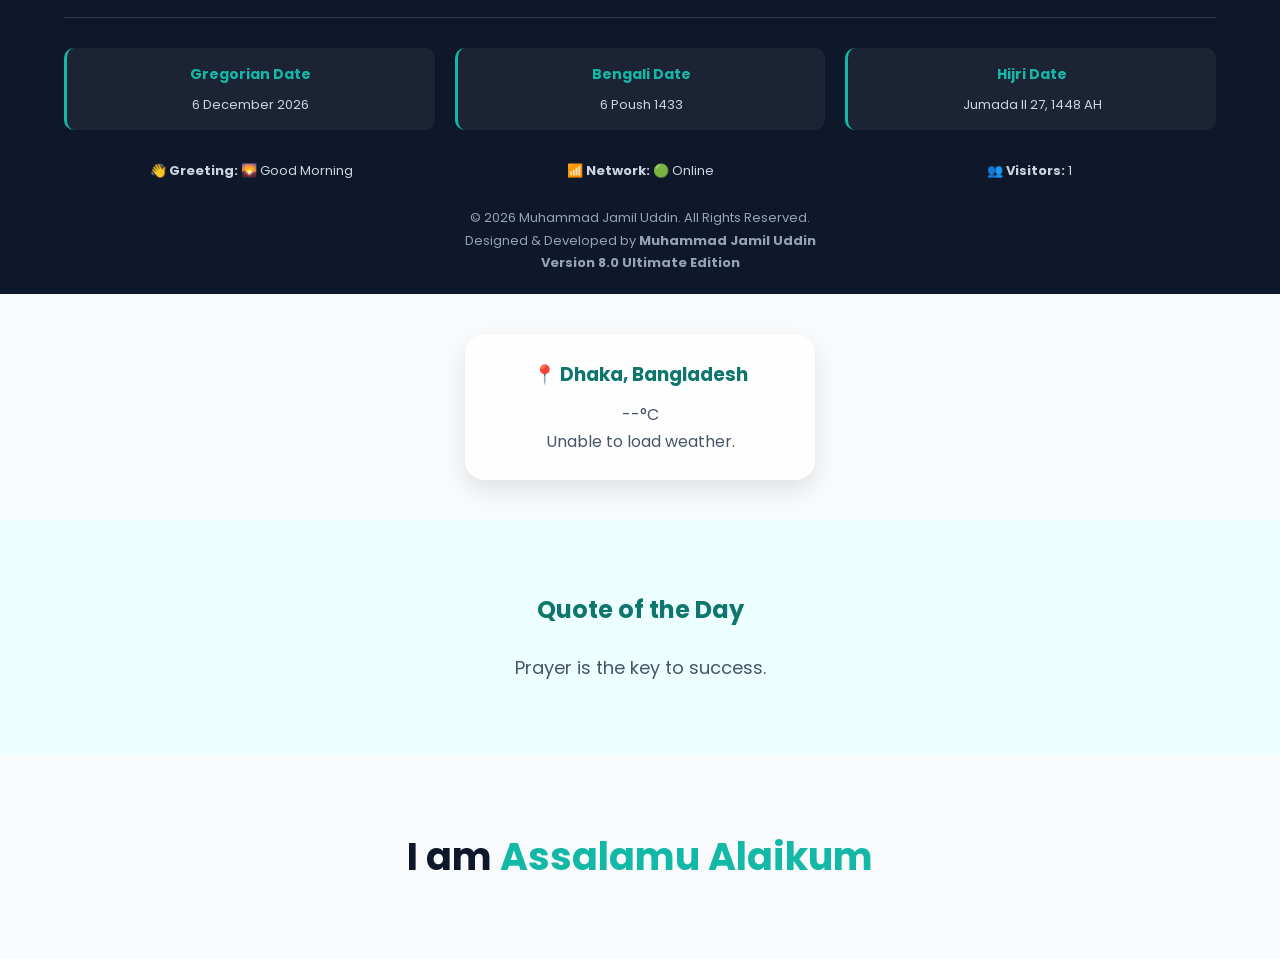
==== commit d0ab8a18: "Update index.html" ====
--- a/index.html
+++ b/index.html
@@ -78,7 +78,7 @@
 
 <div class="header-profile-info">
 
- <h4>Muhammad Jamil Uddin</h4>
+ <h4>Ebrahim Kholil</h4>
 
 <p>Hafiz | IIUC Student | CHFM Student</p>
 
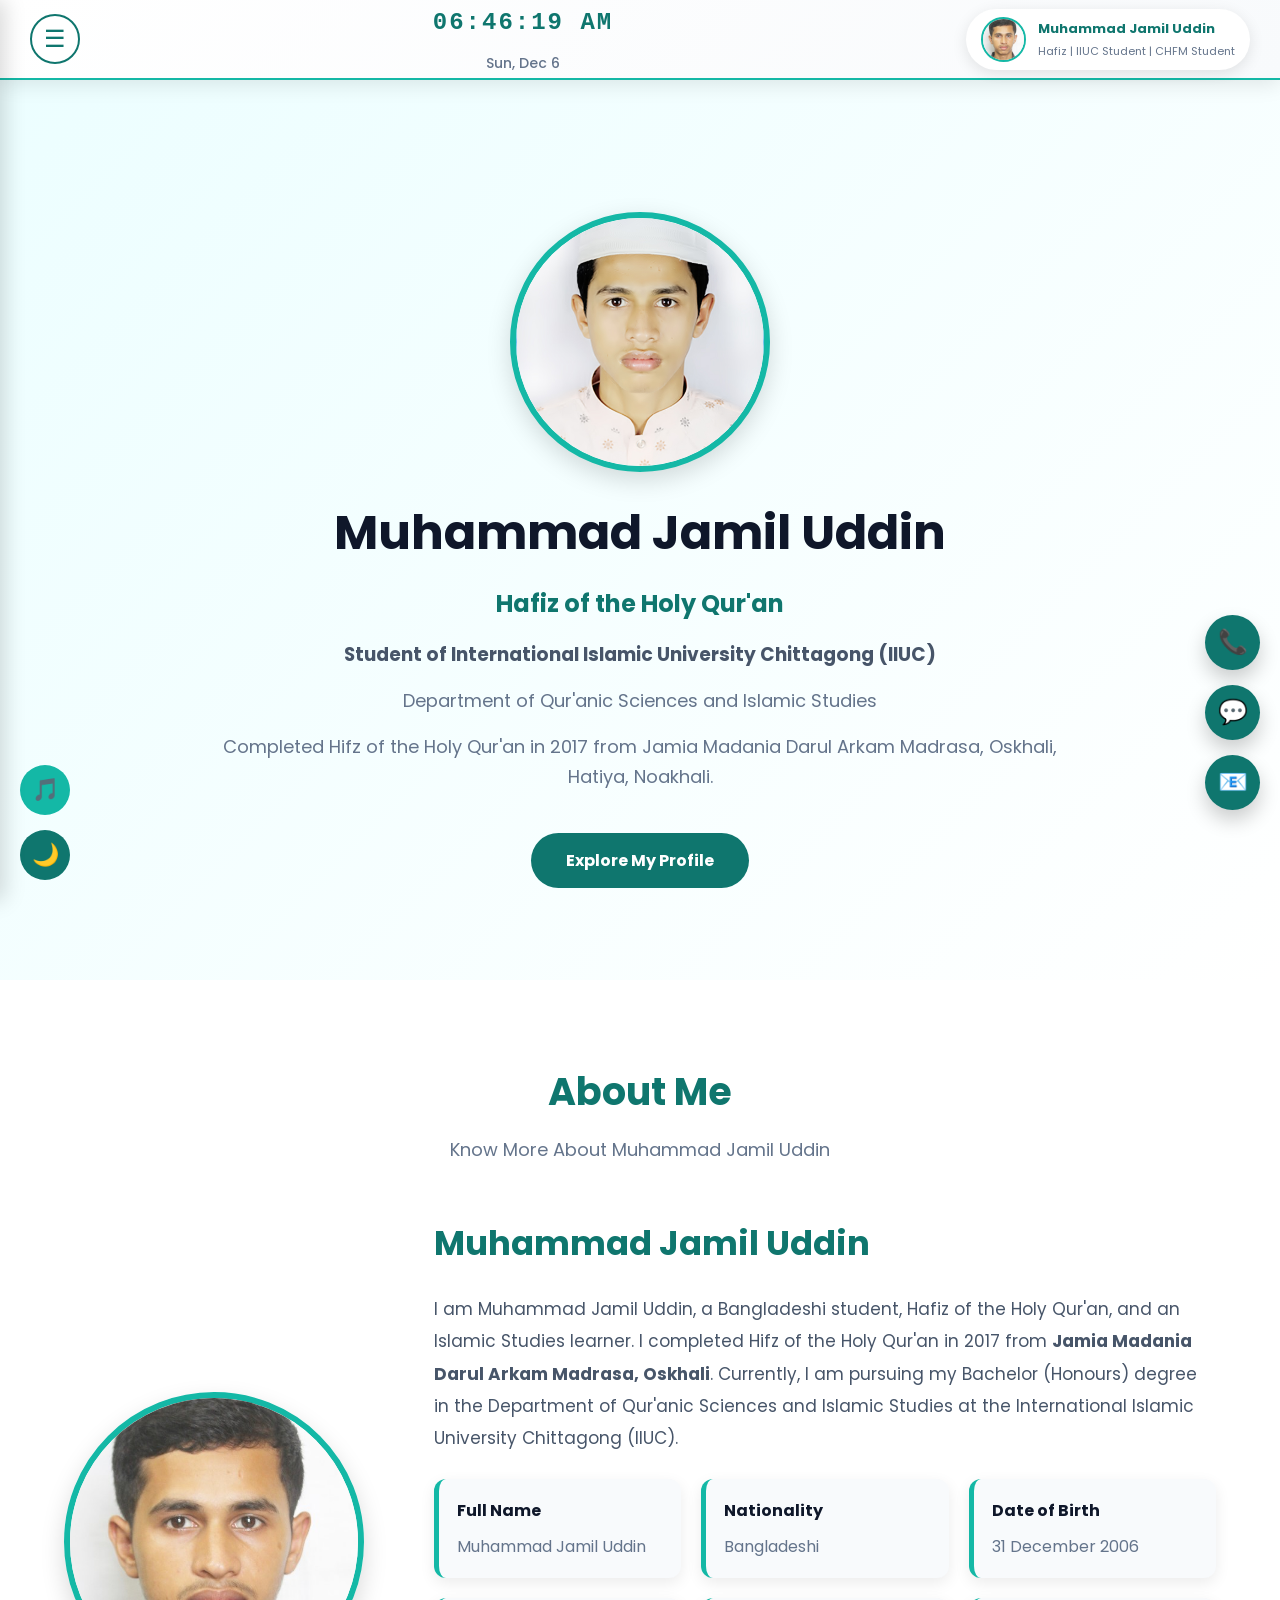
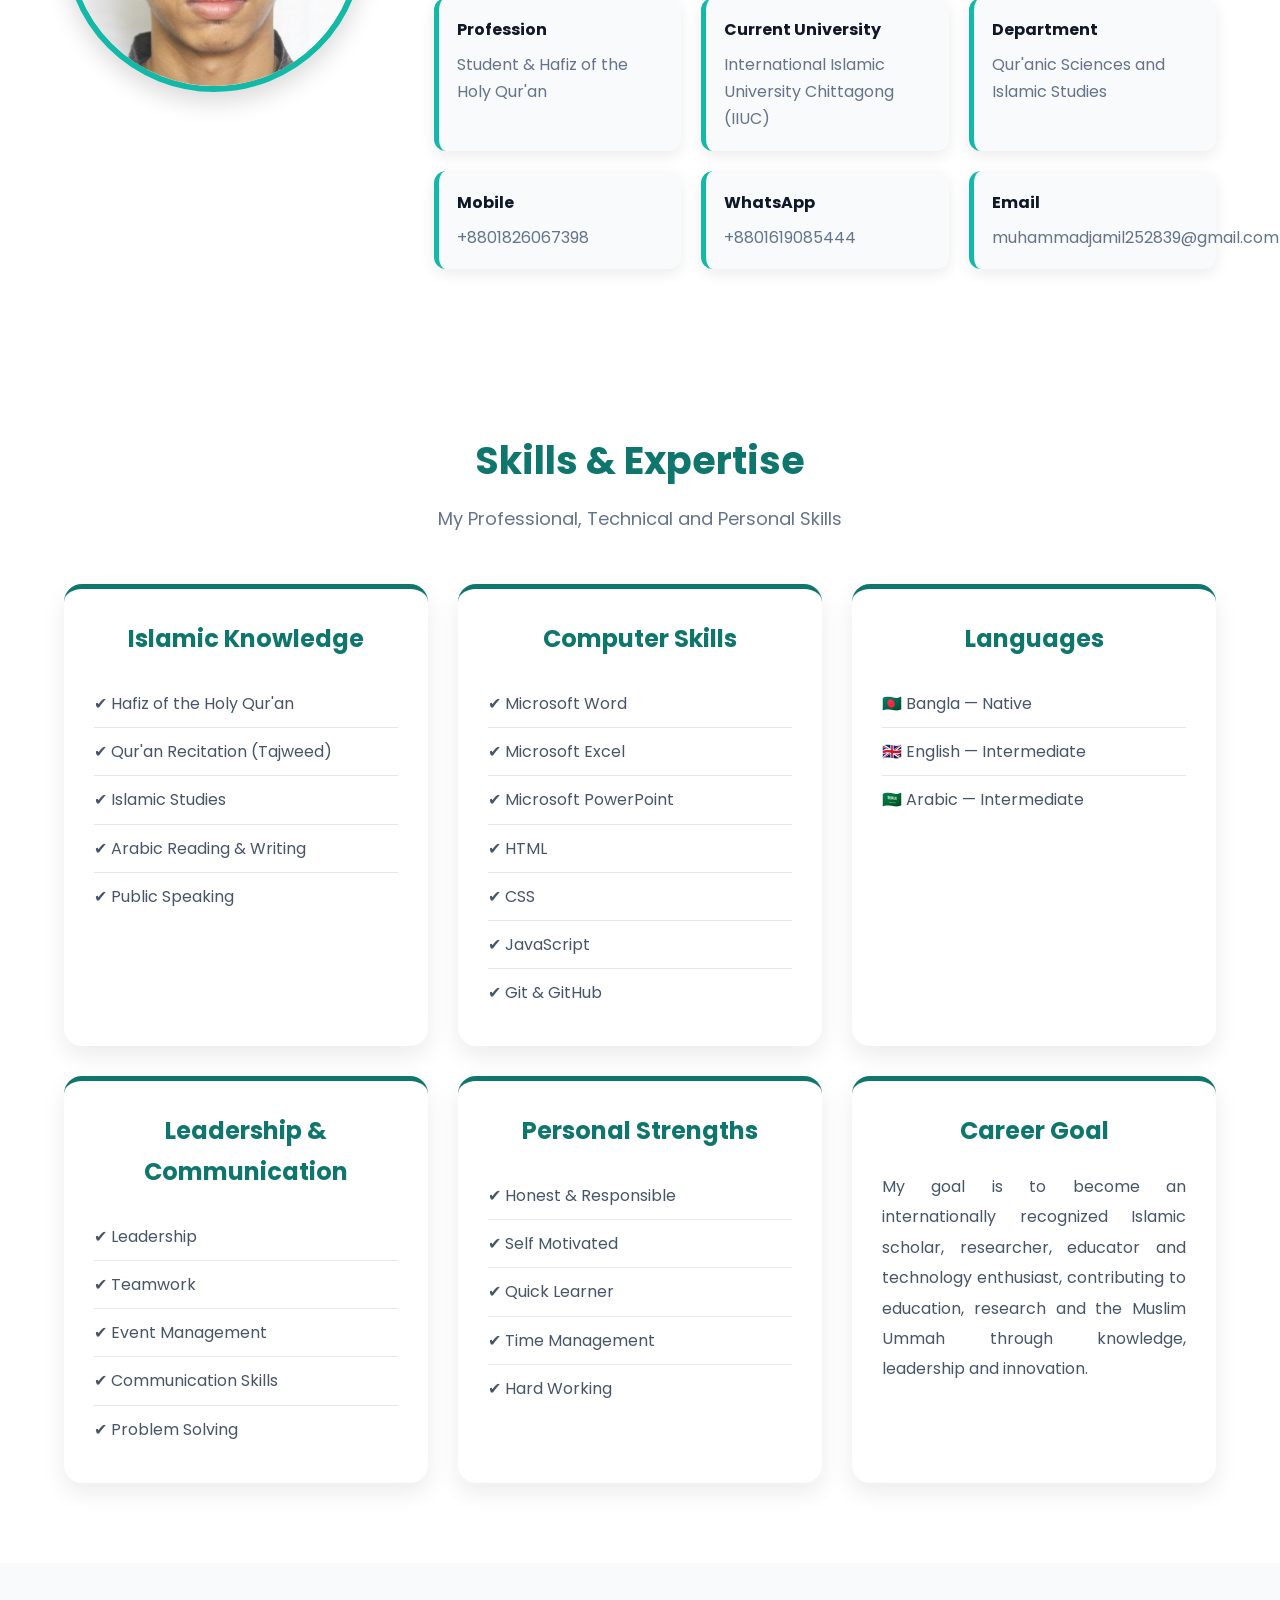
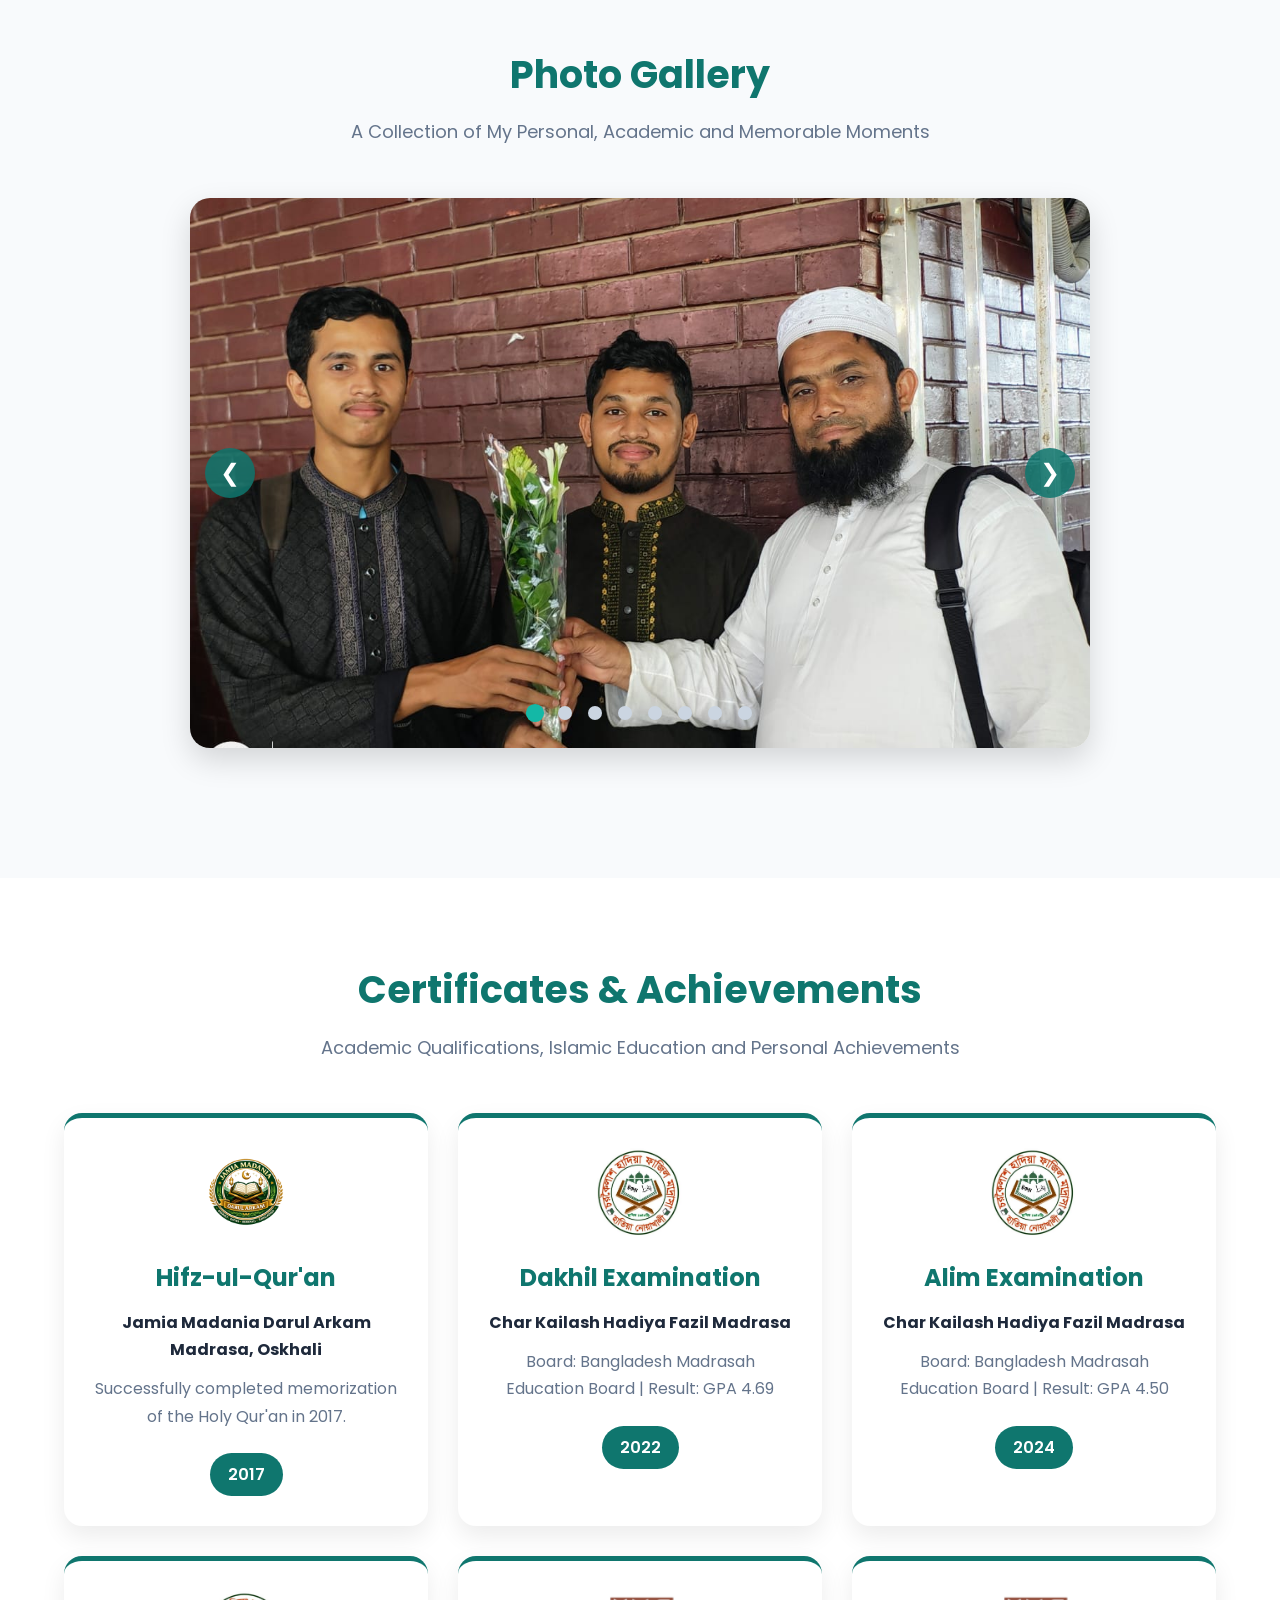
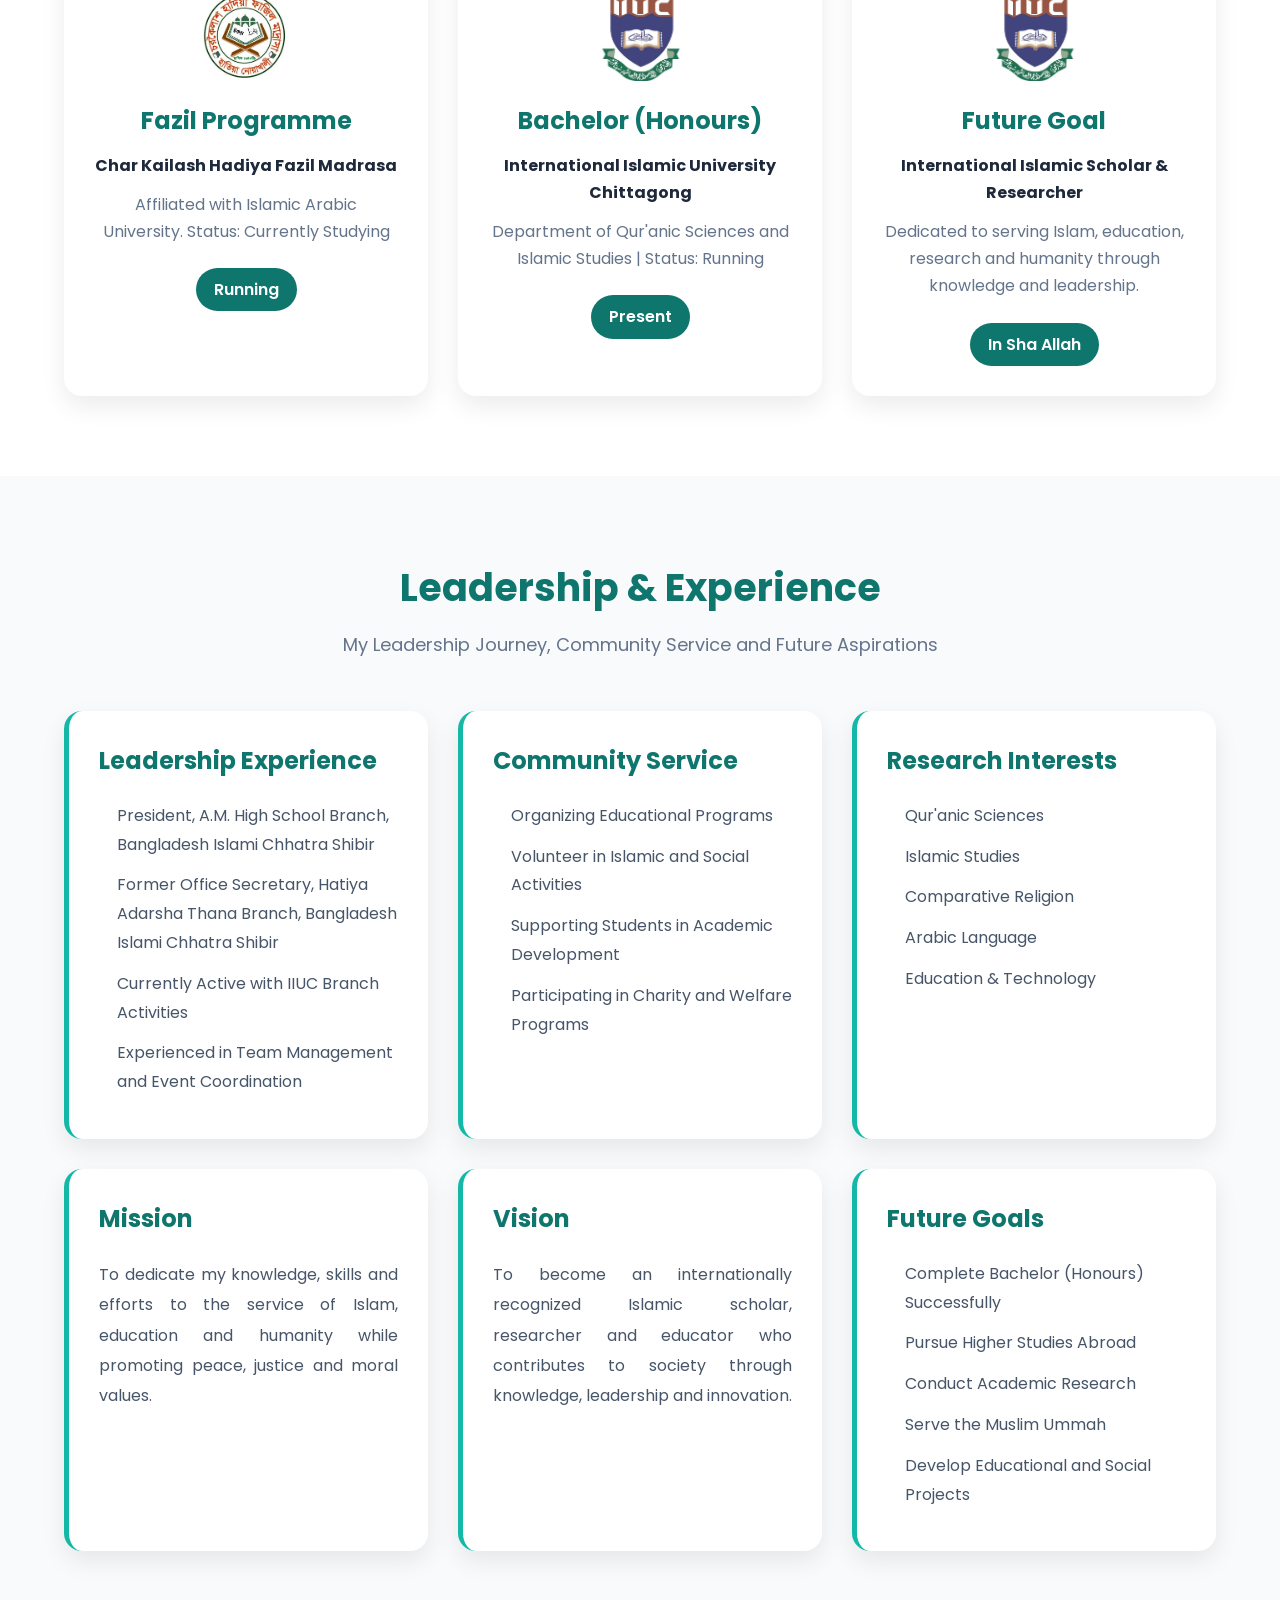
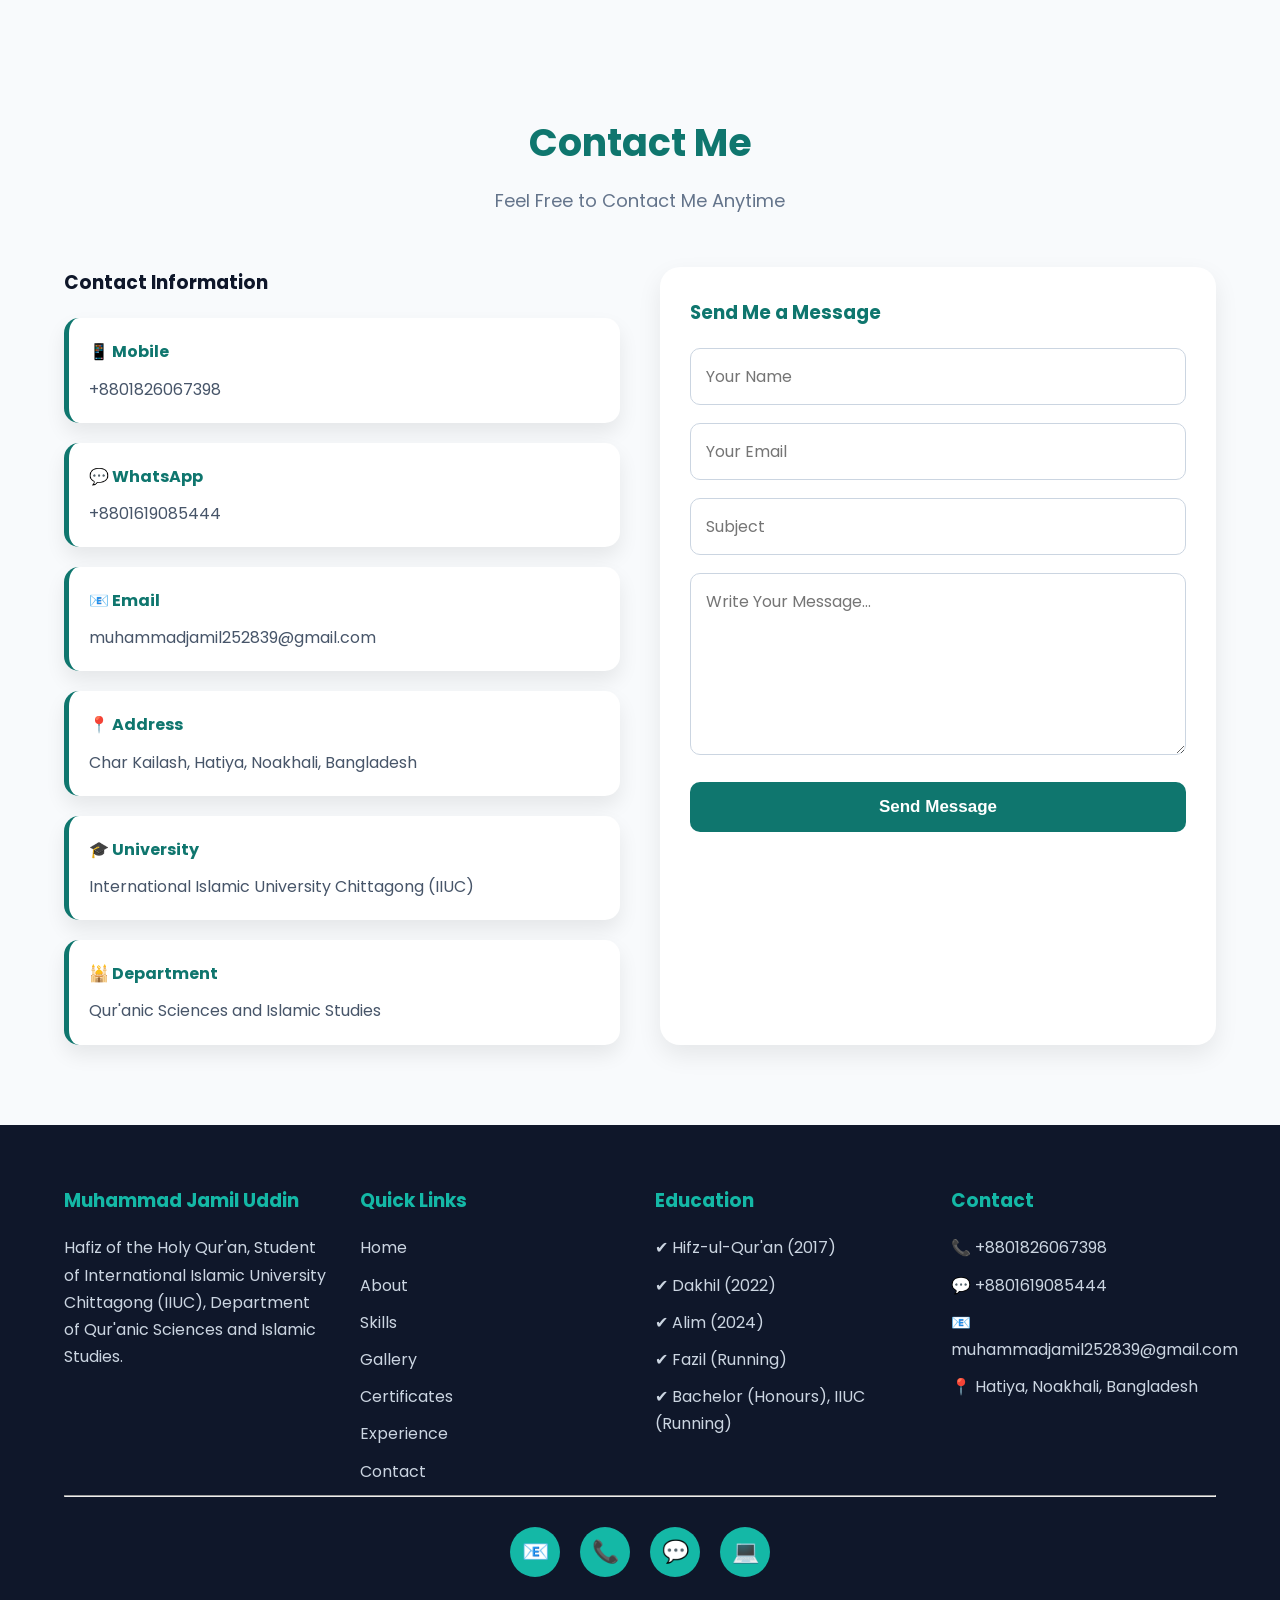
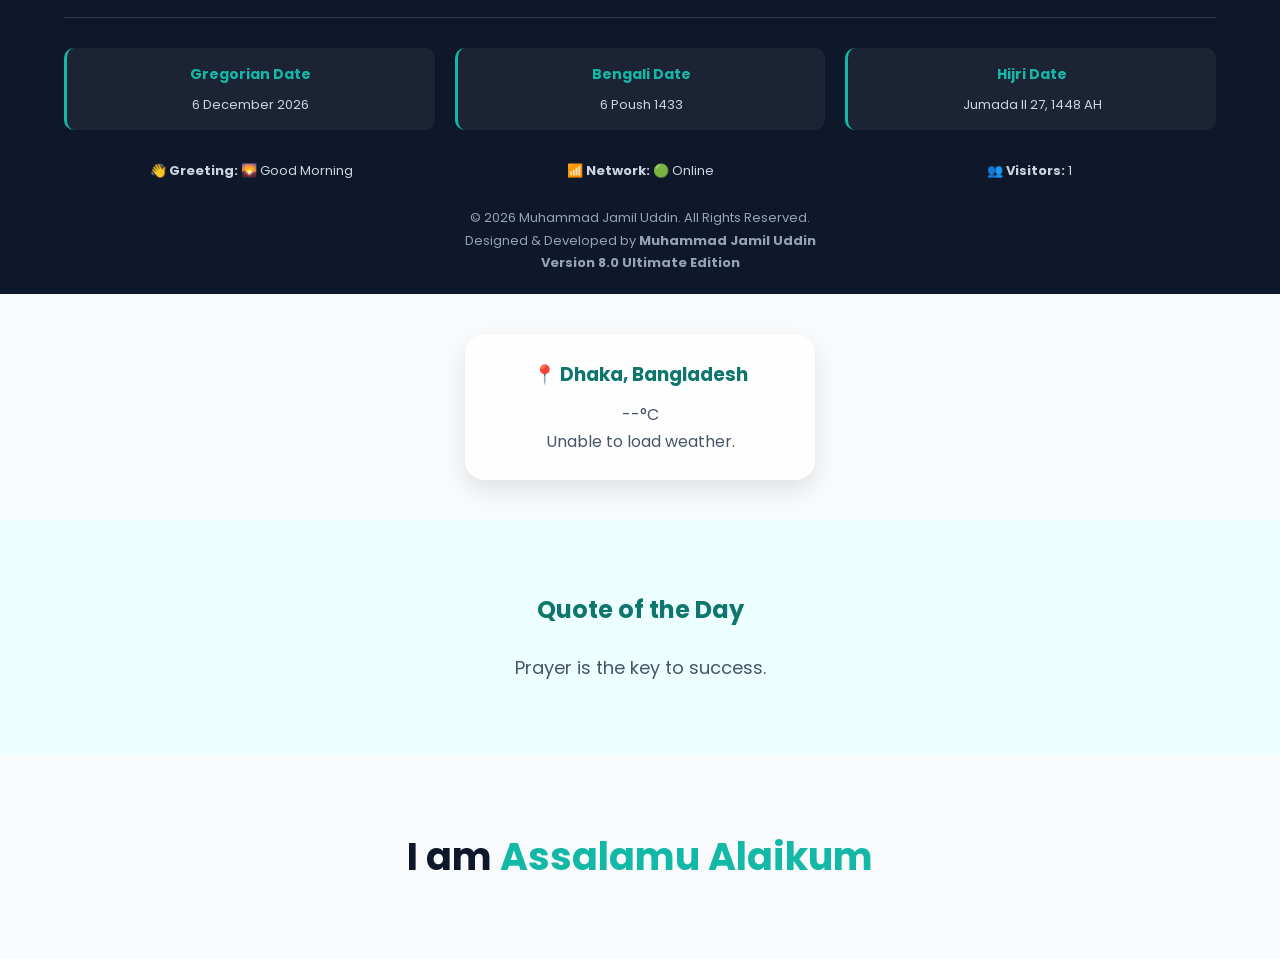
==== commit 46d82da9: "Update index.html" ====
--- a/index.html
+++ b/index.html
@@ -78,7 +78,7 @@
 
 <div class="header-profile-info">
 
- <h4>Ebrahim Kholil</h4>
+ <h4>Muhammad Jamil Uddin</h4>
 
 <p>Hafiz | IIUC Student | CHFM Student</p>
 
